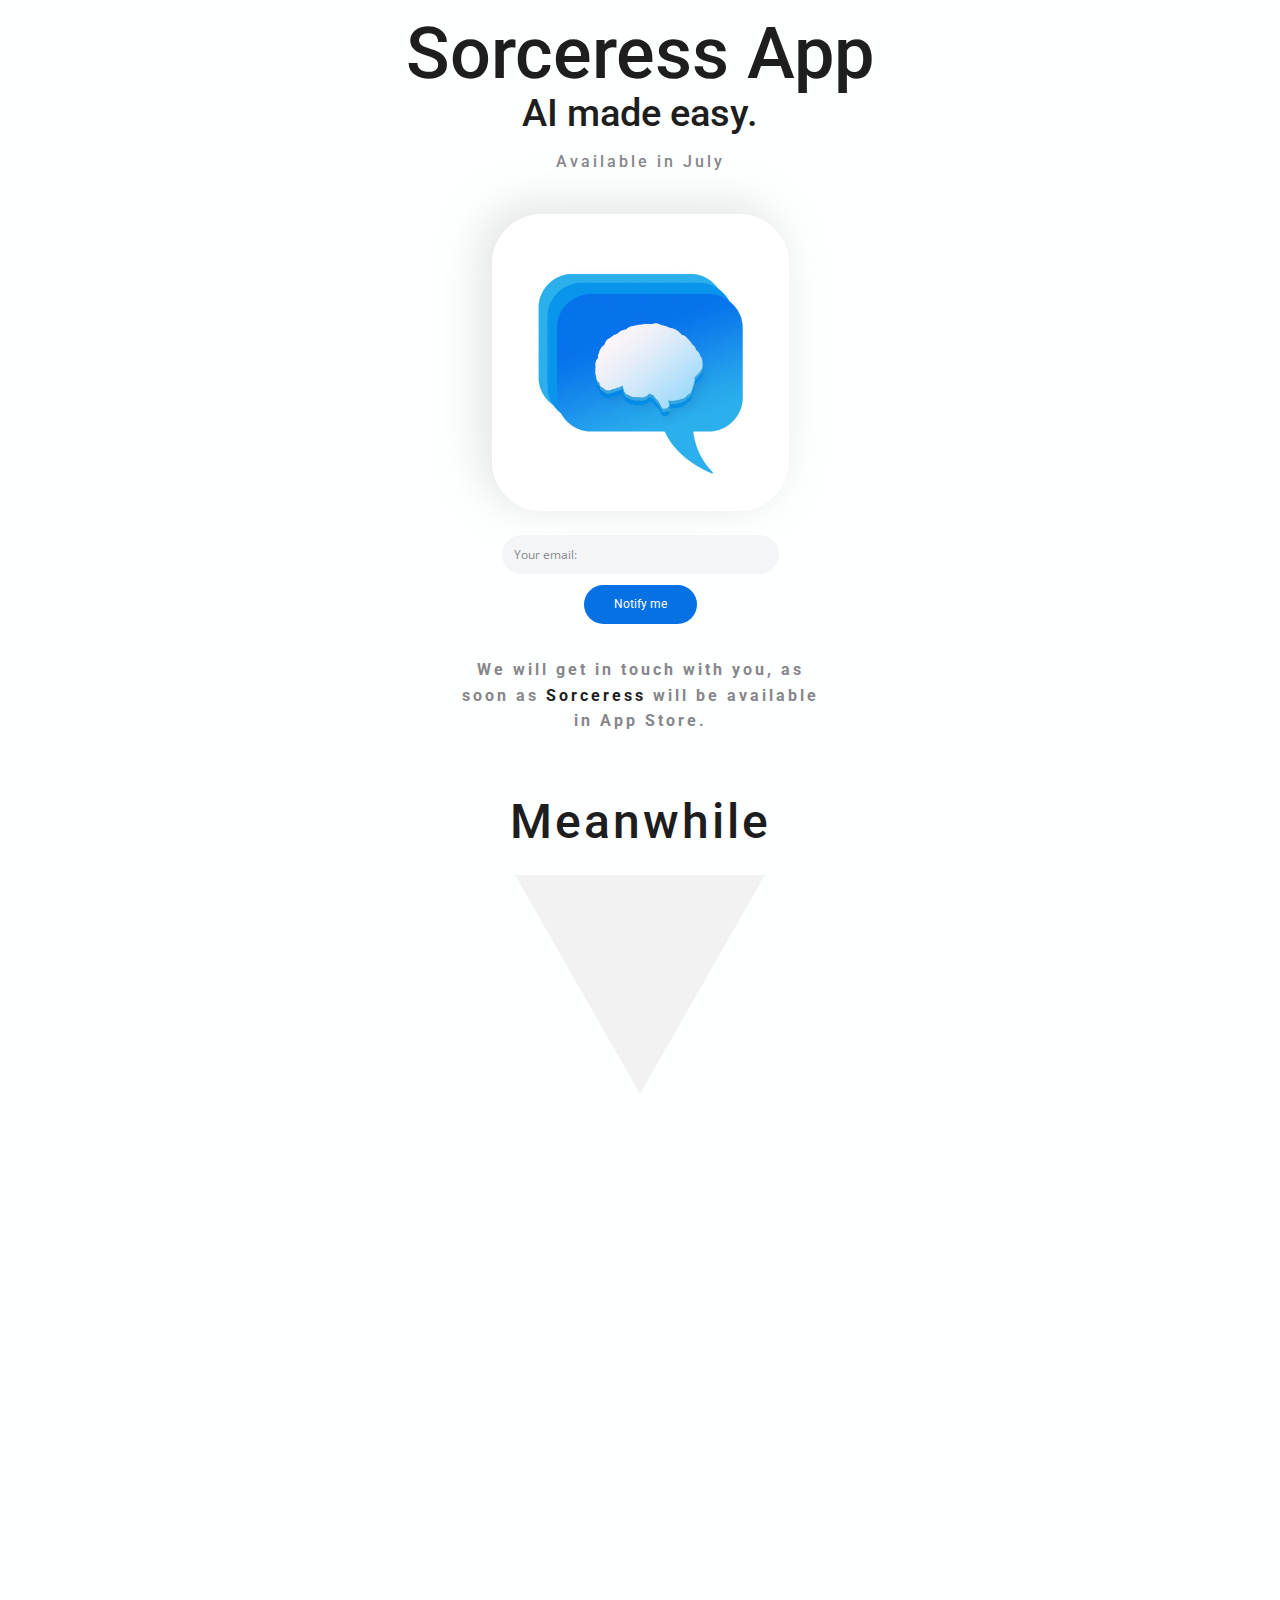
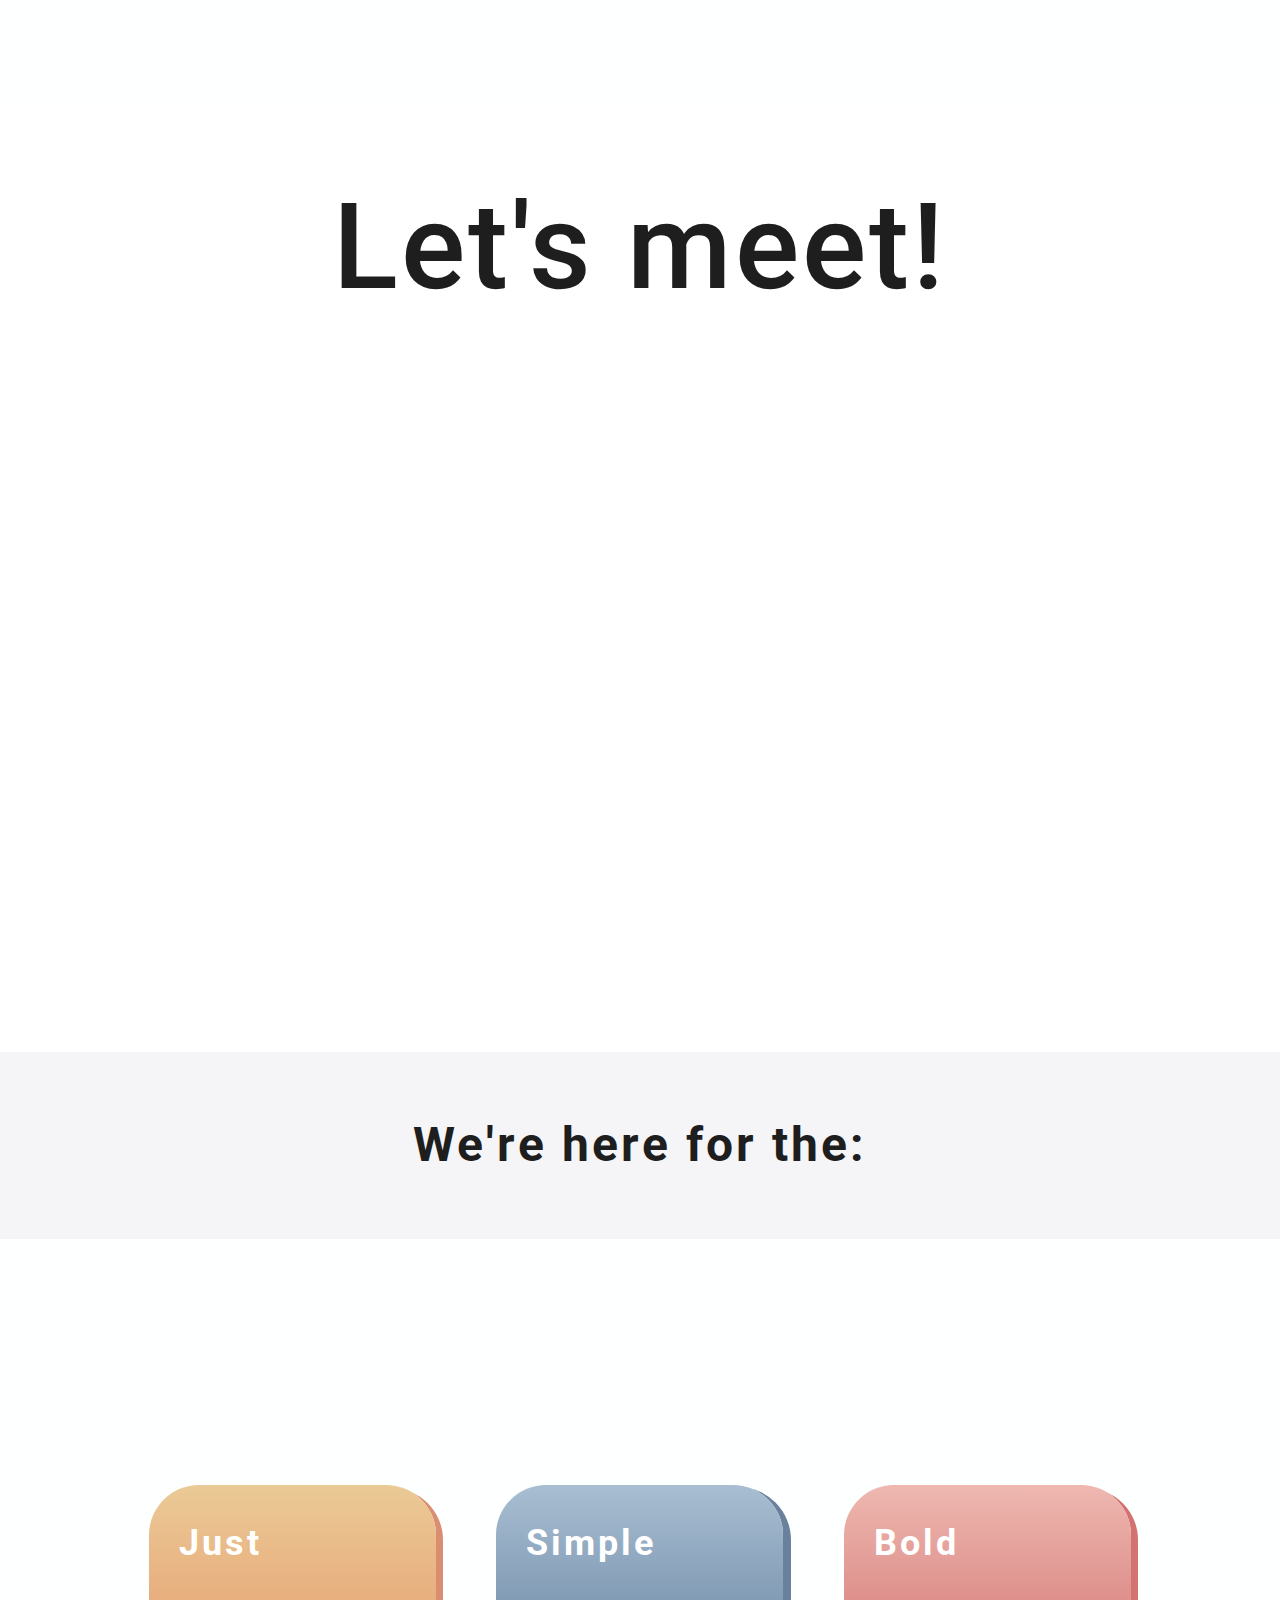
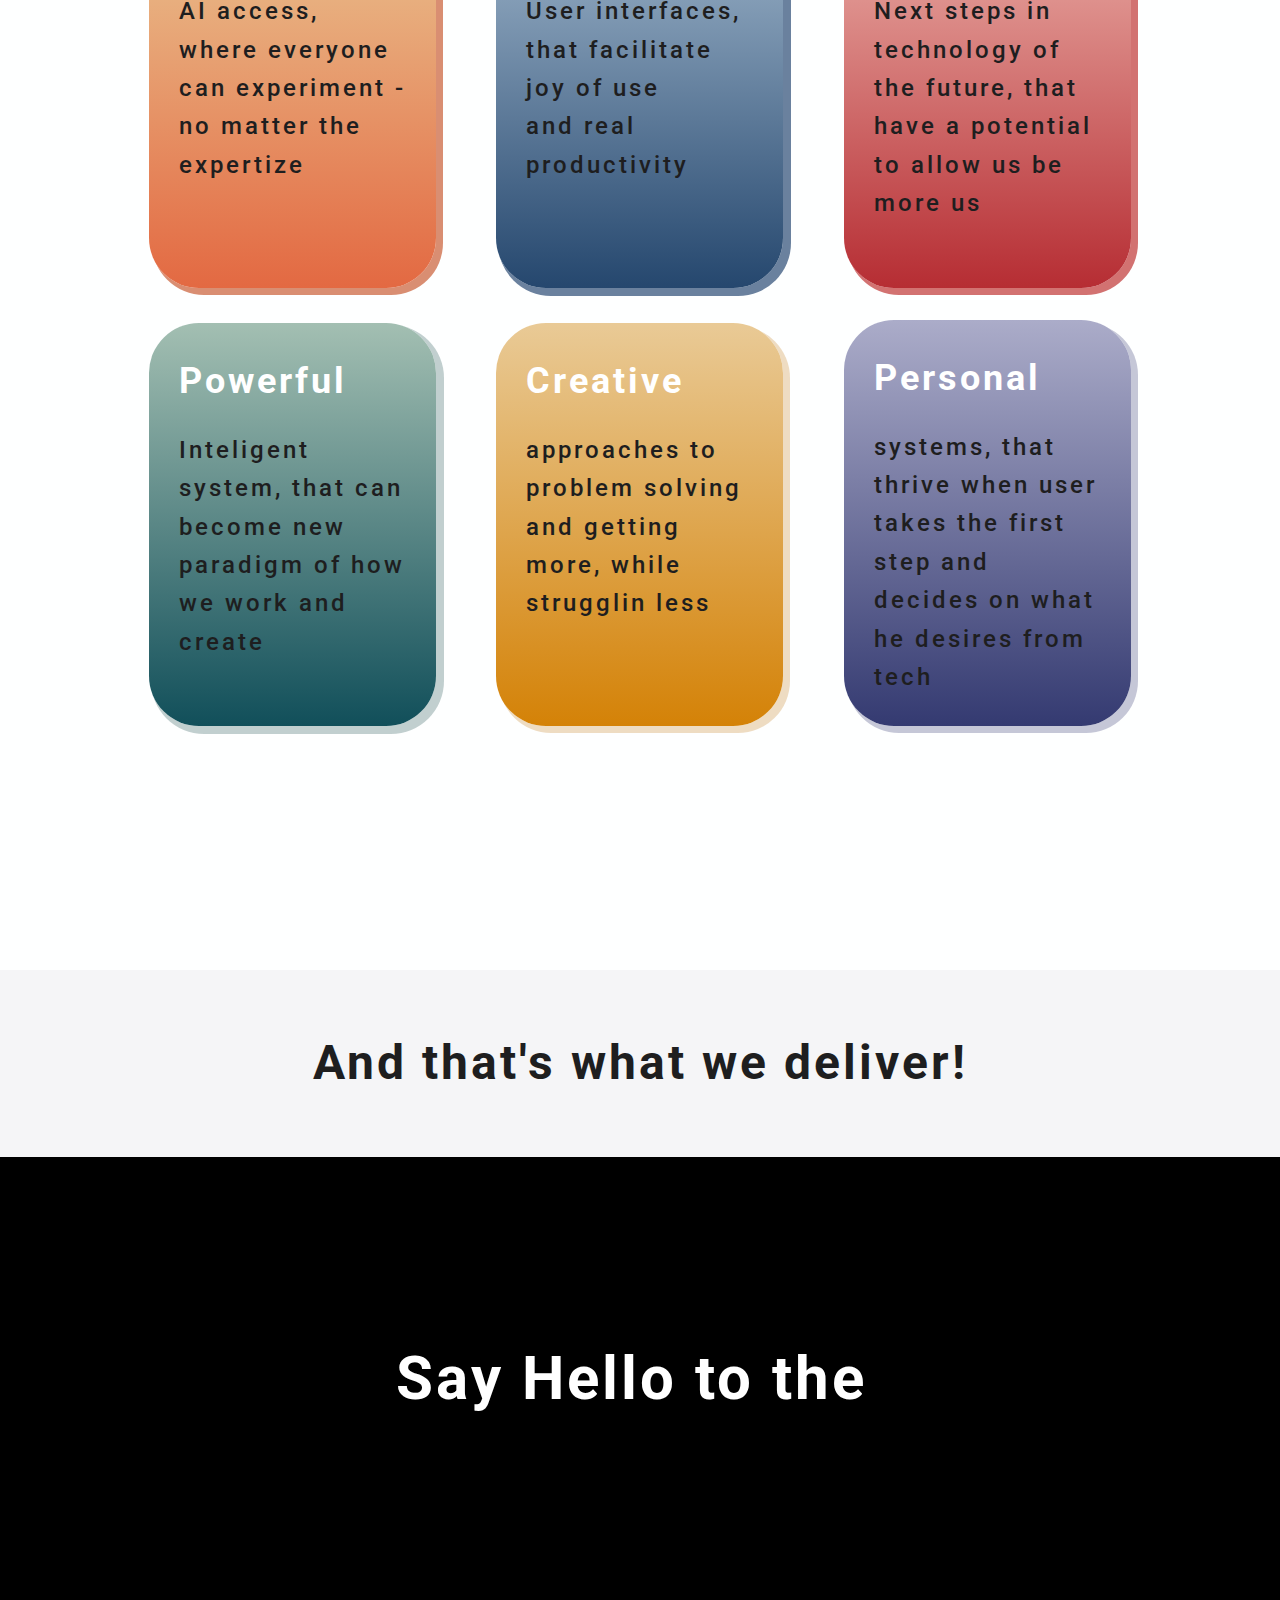
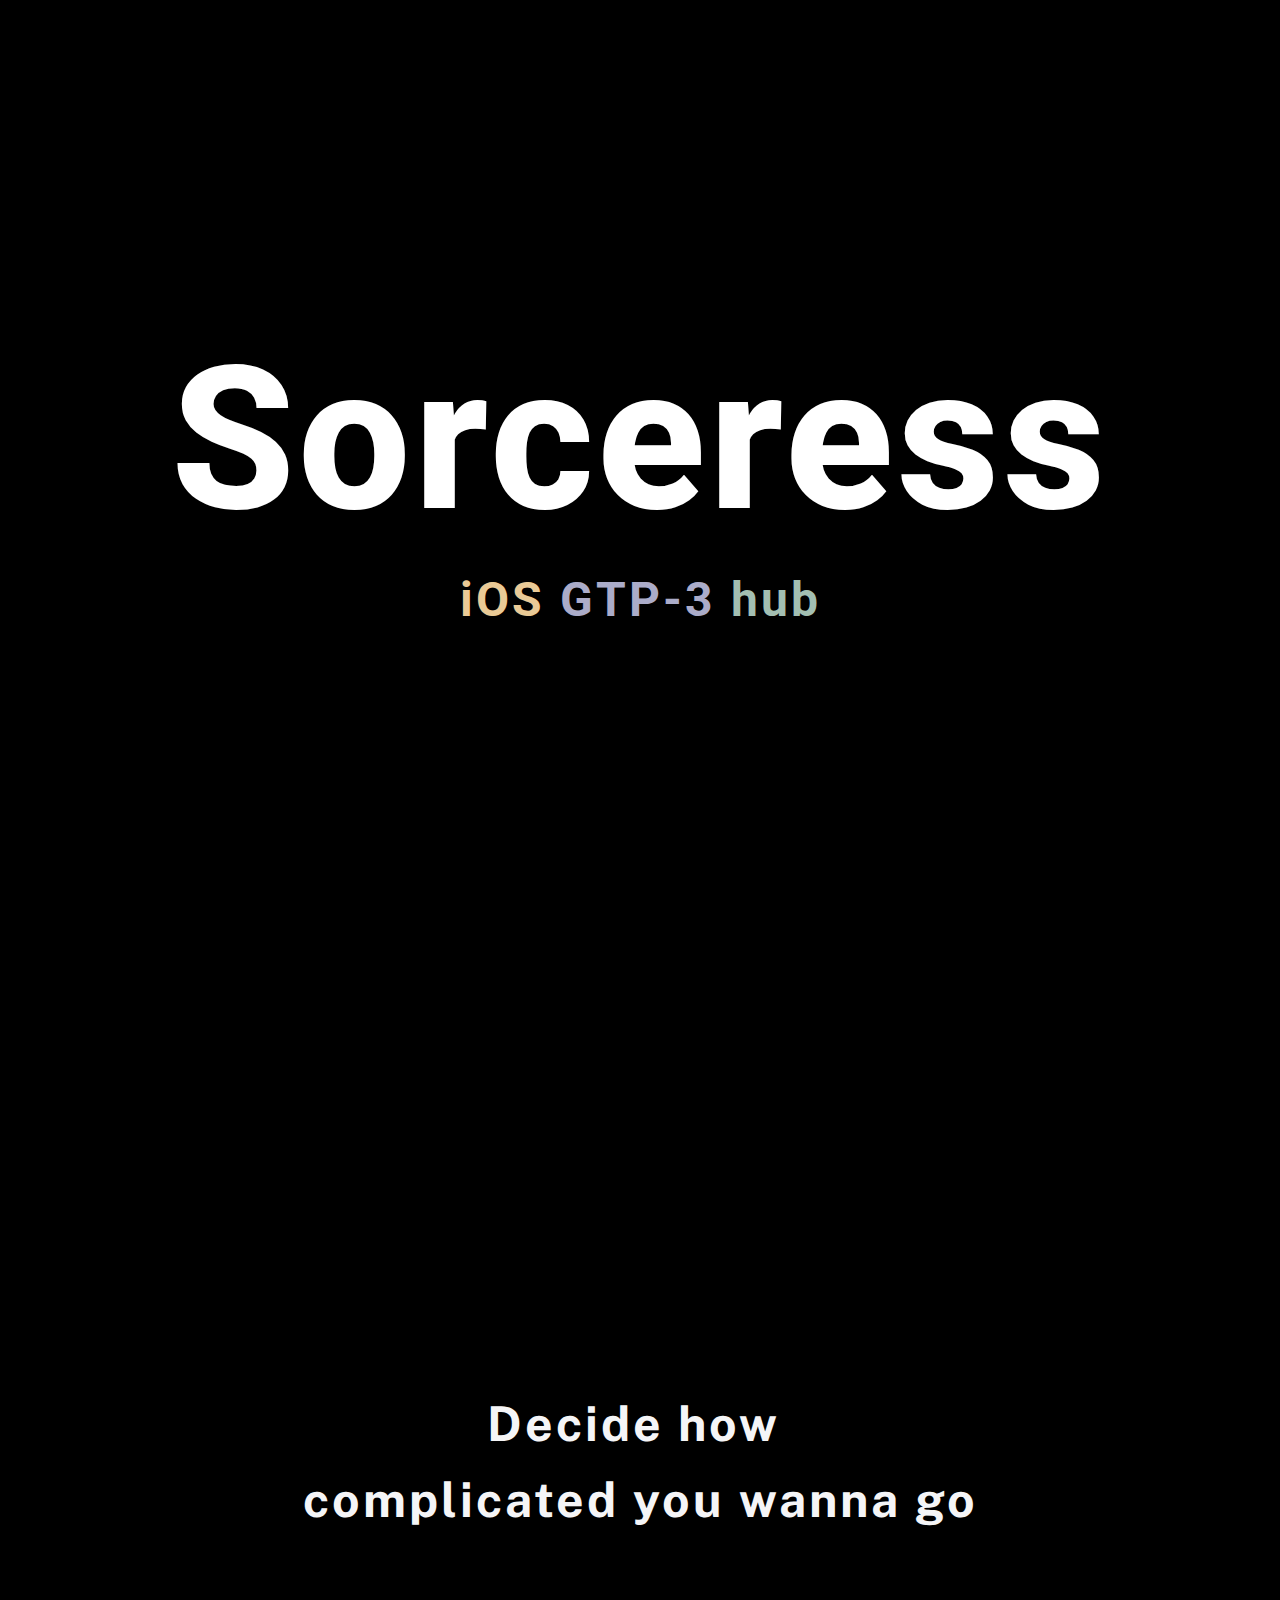
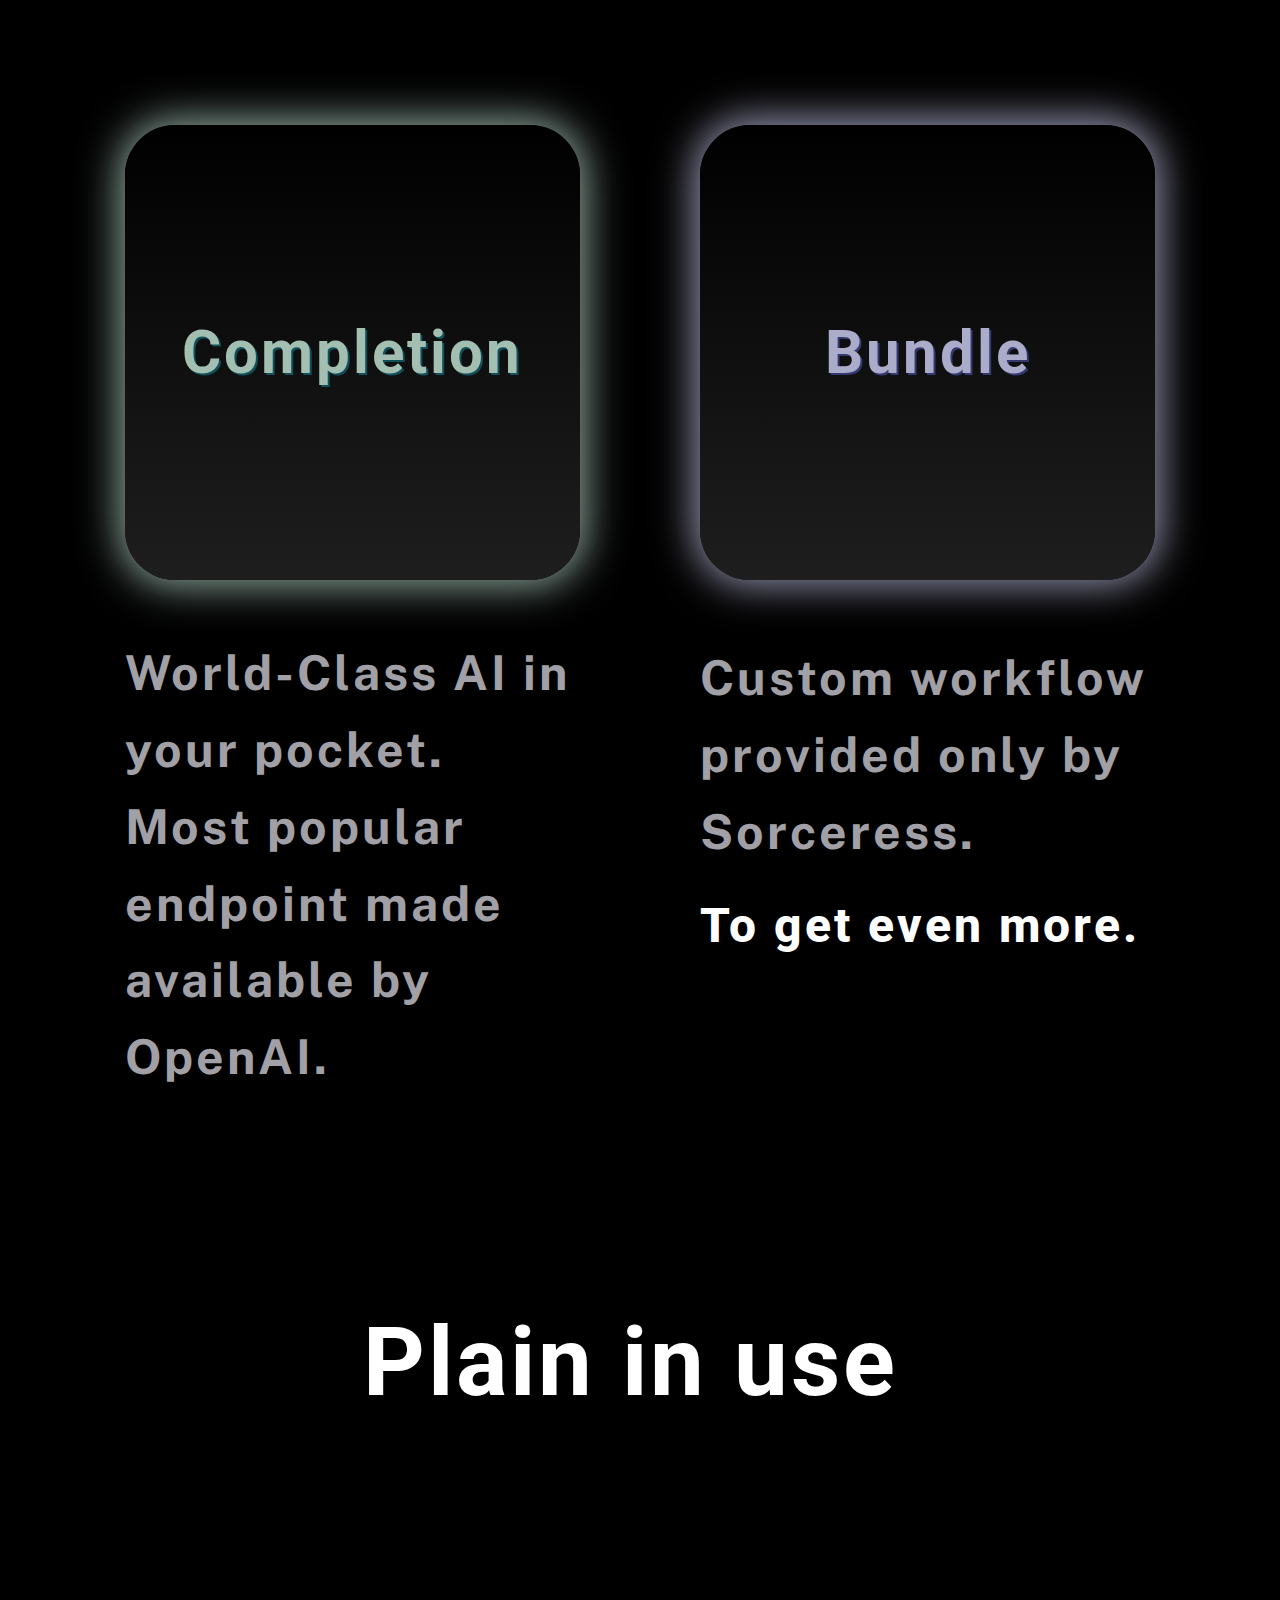
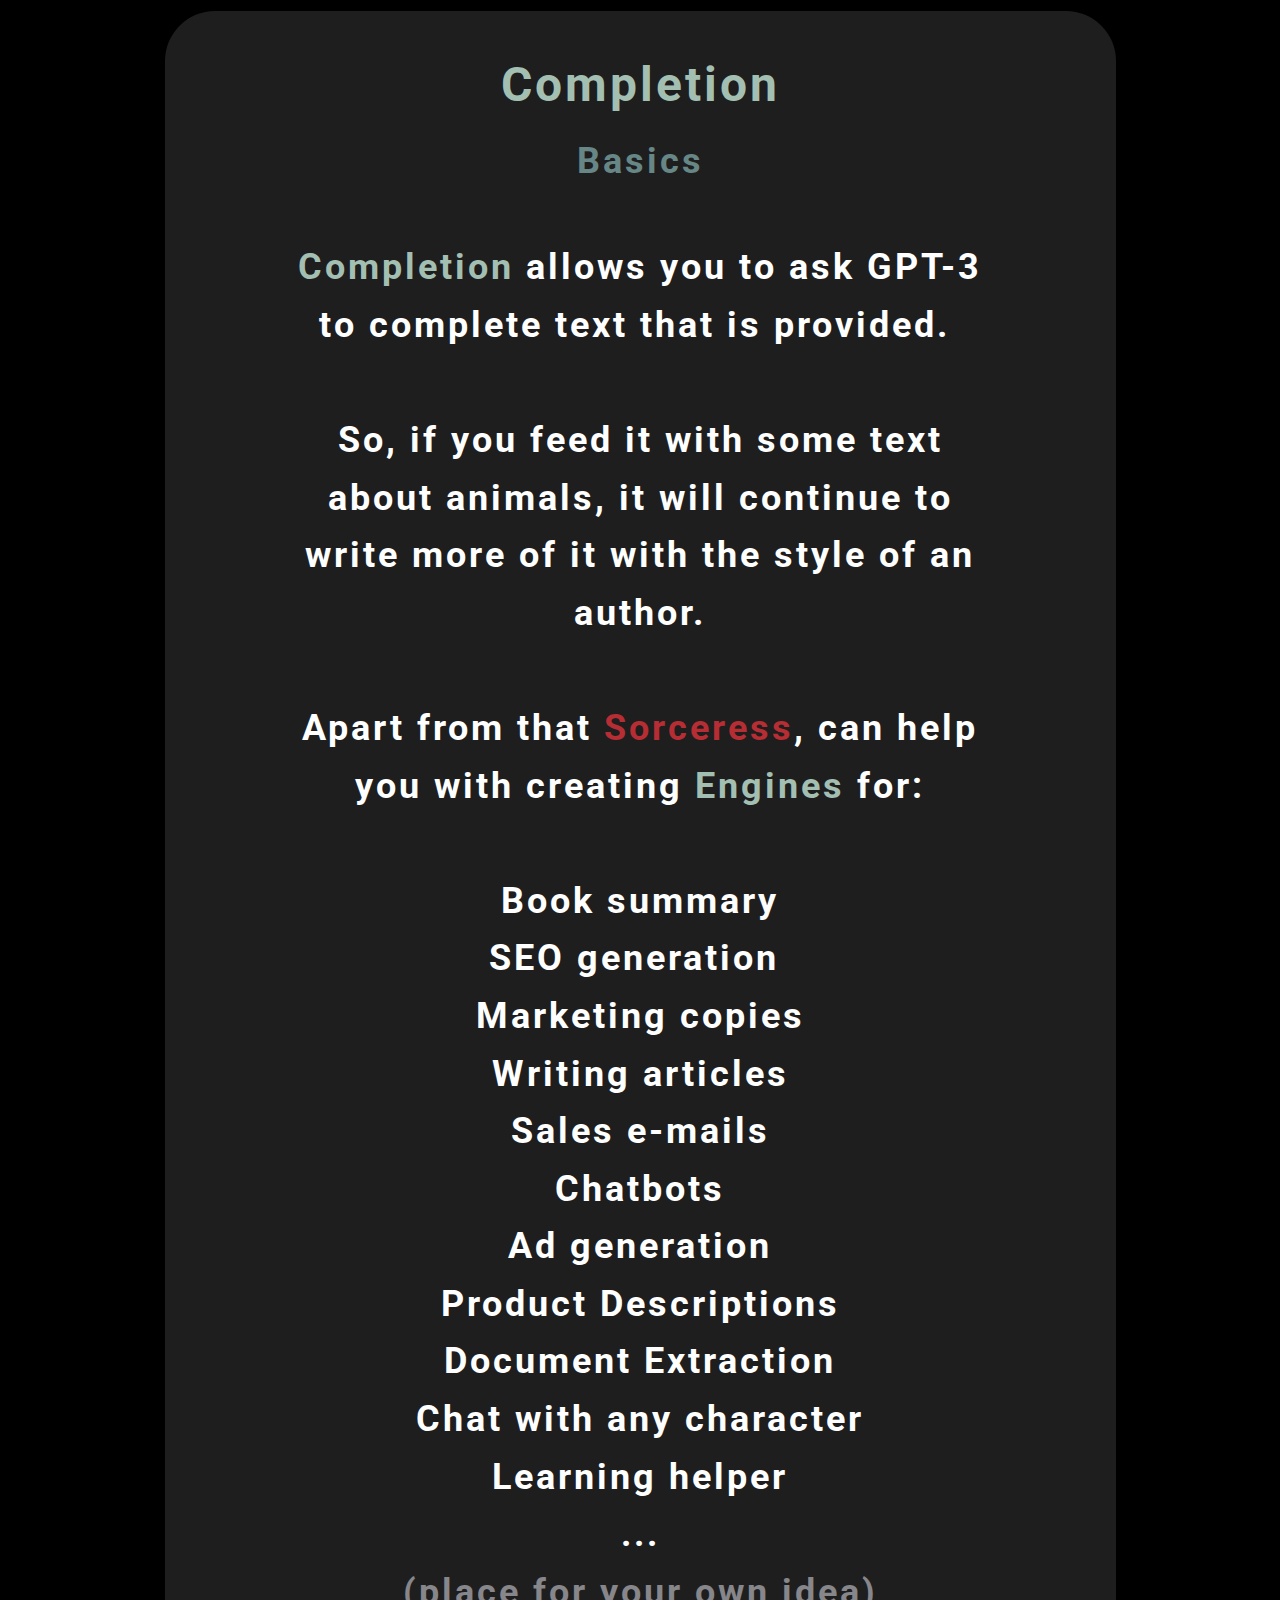
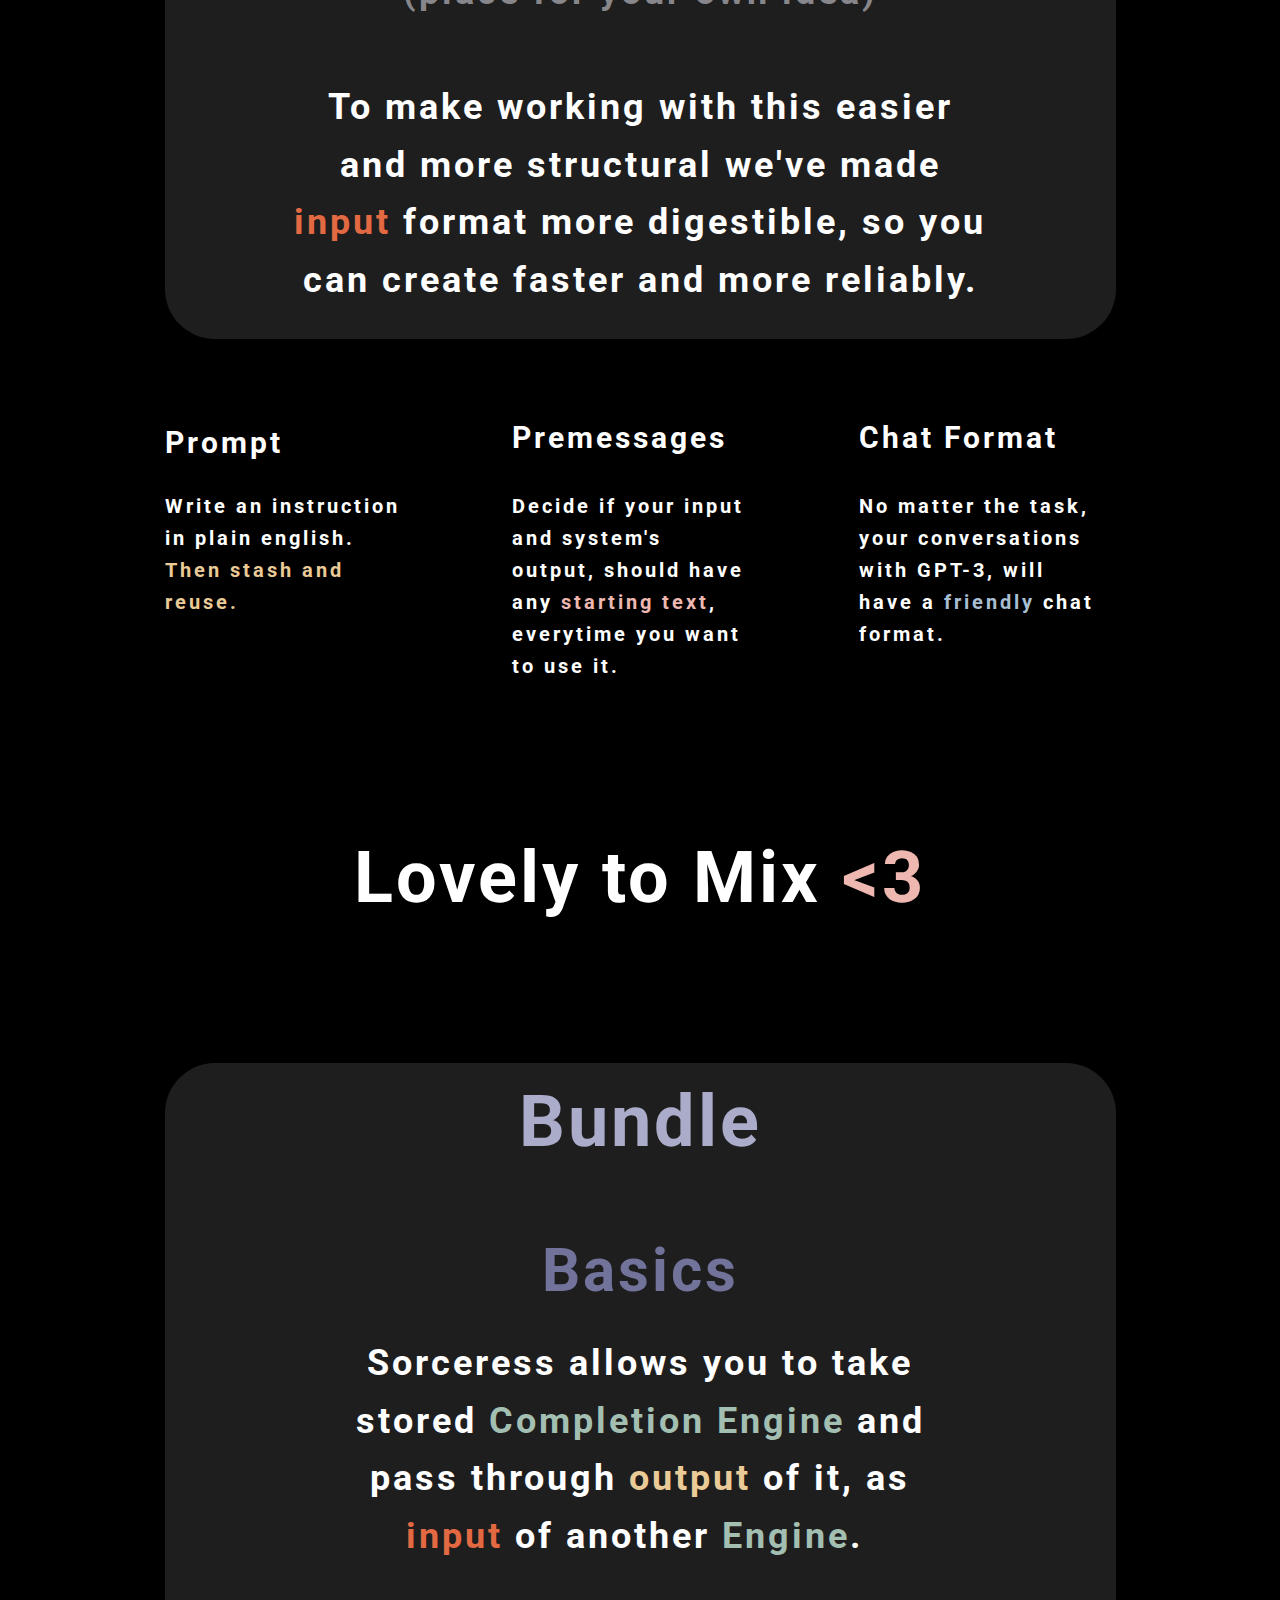
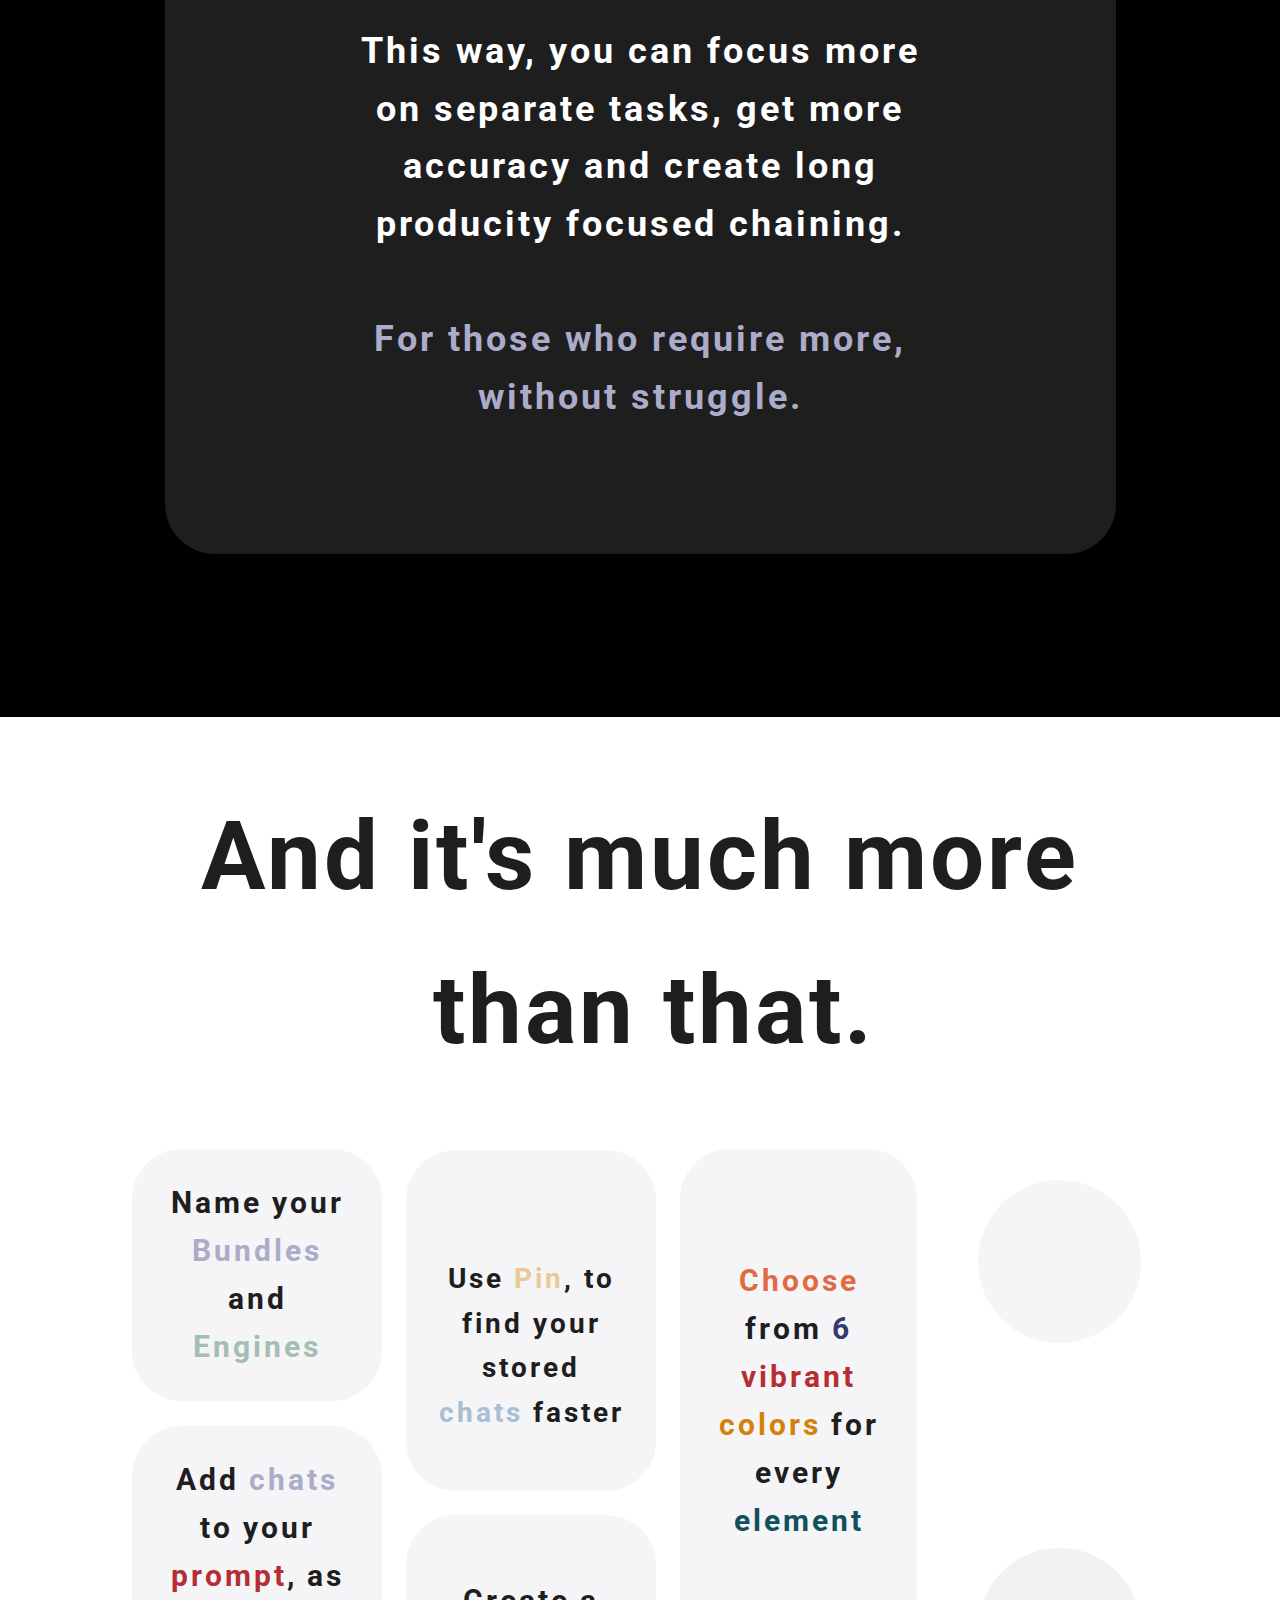
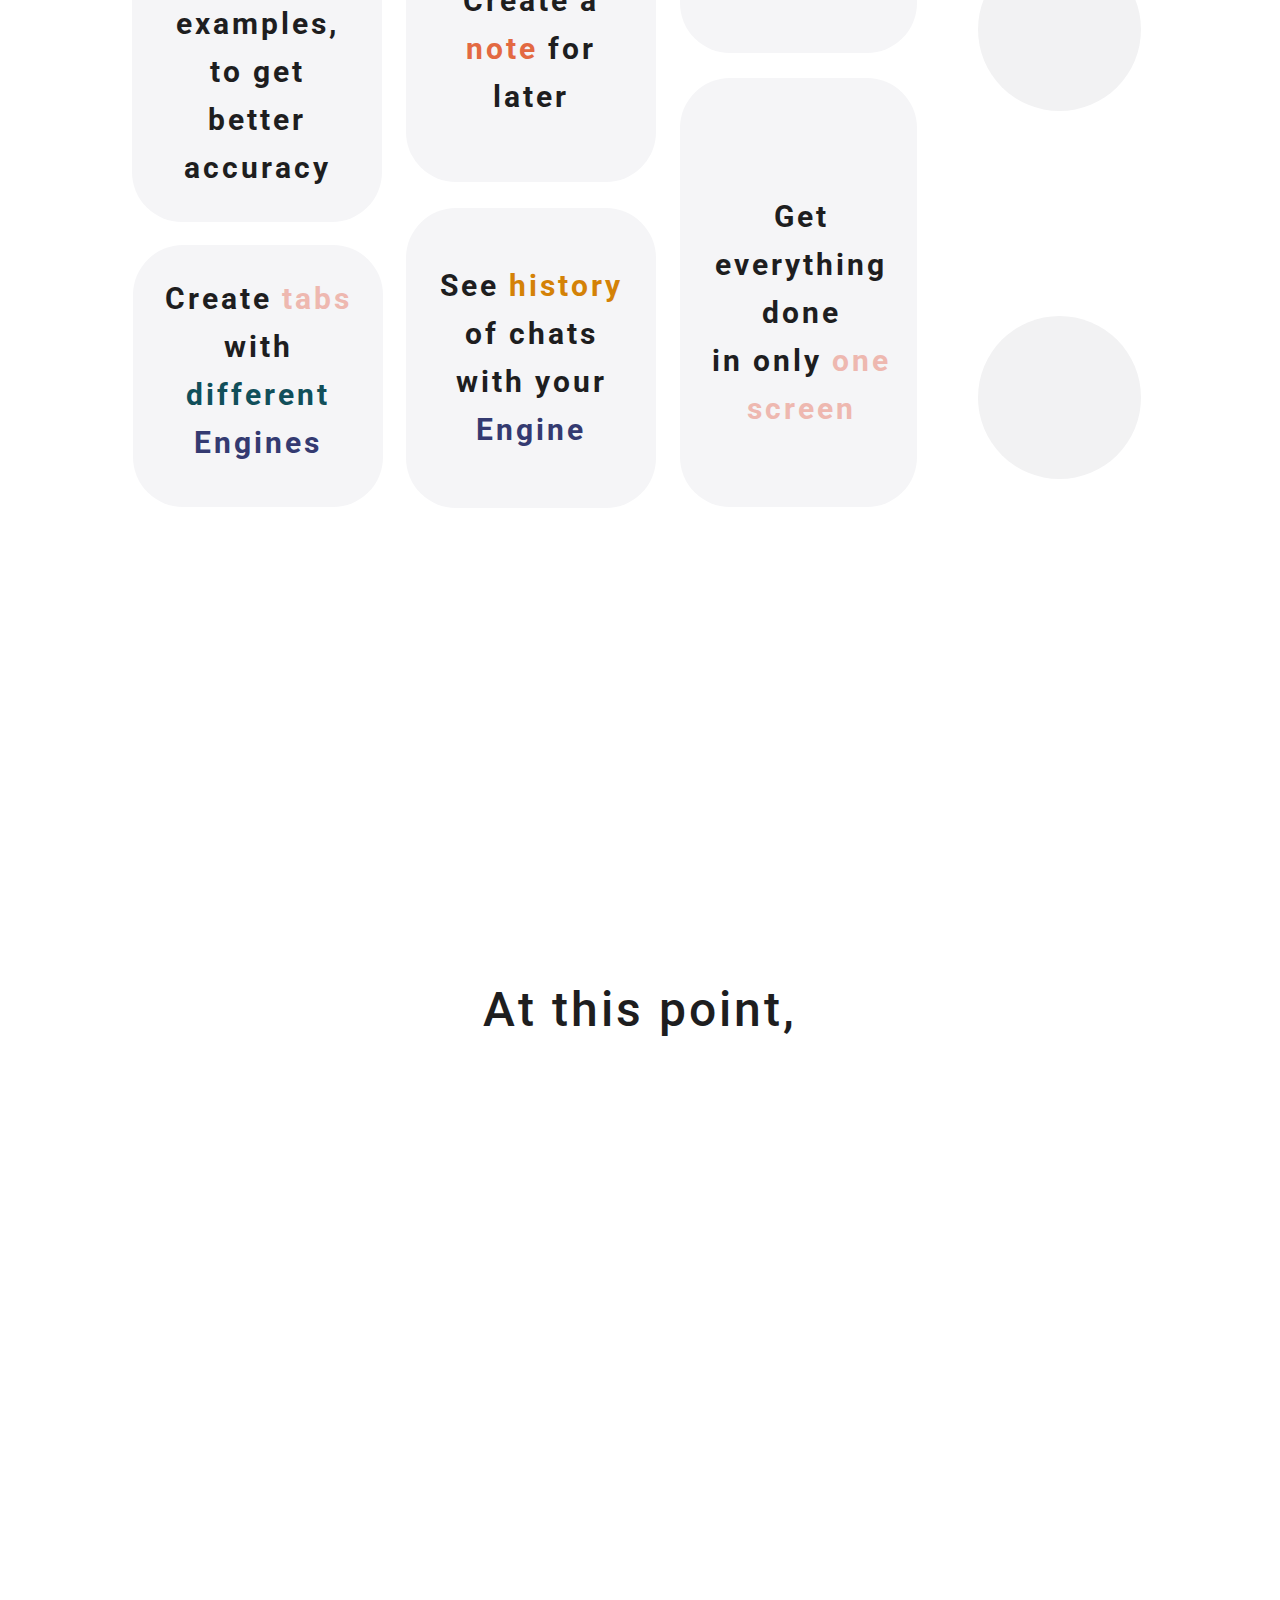
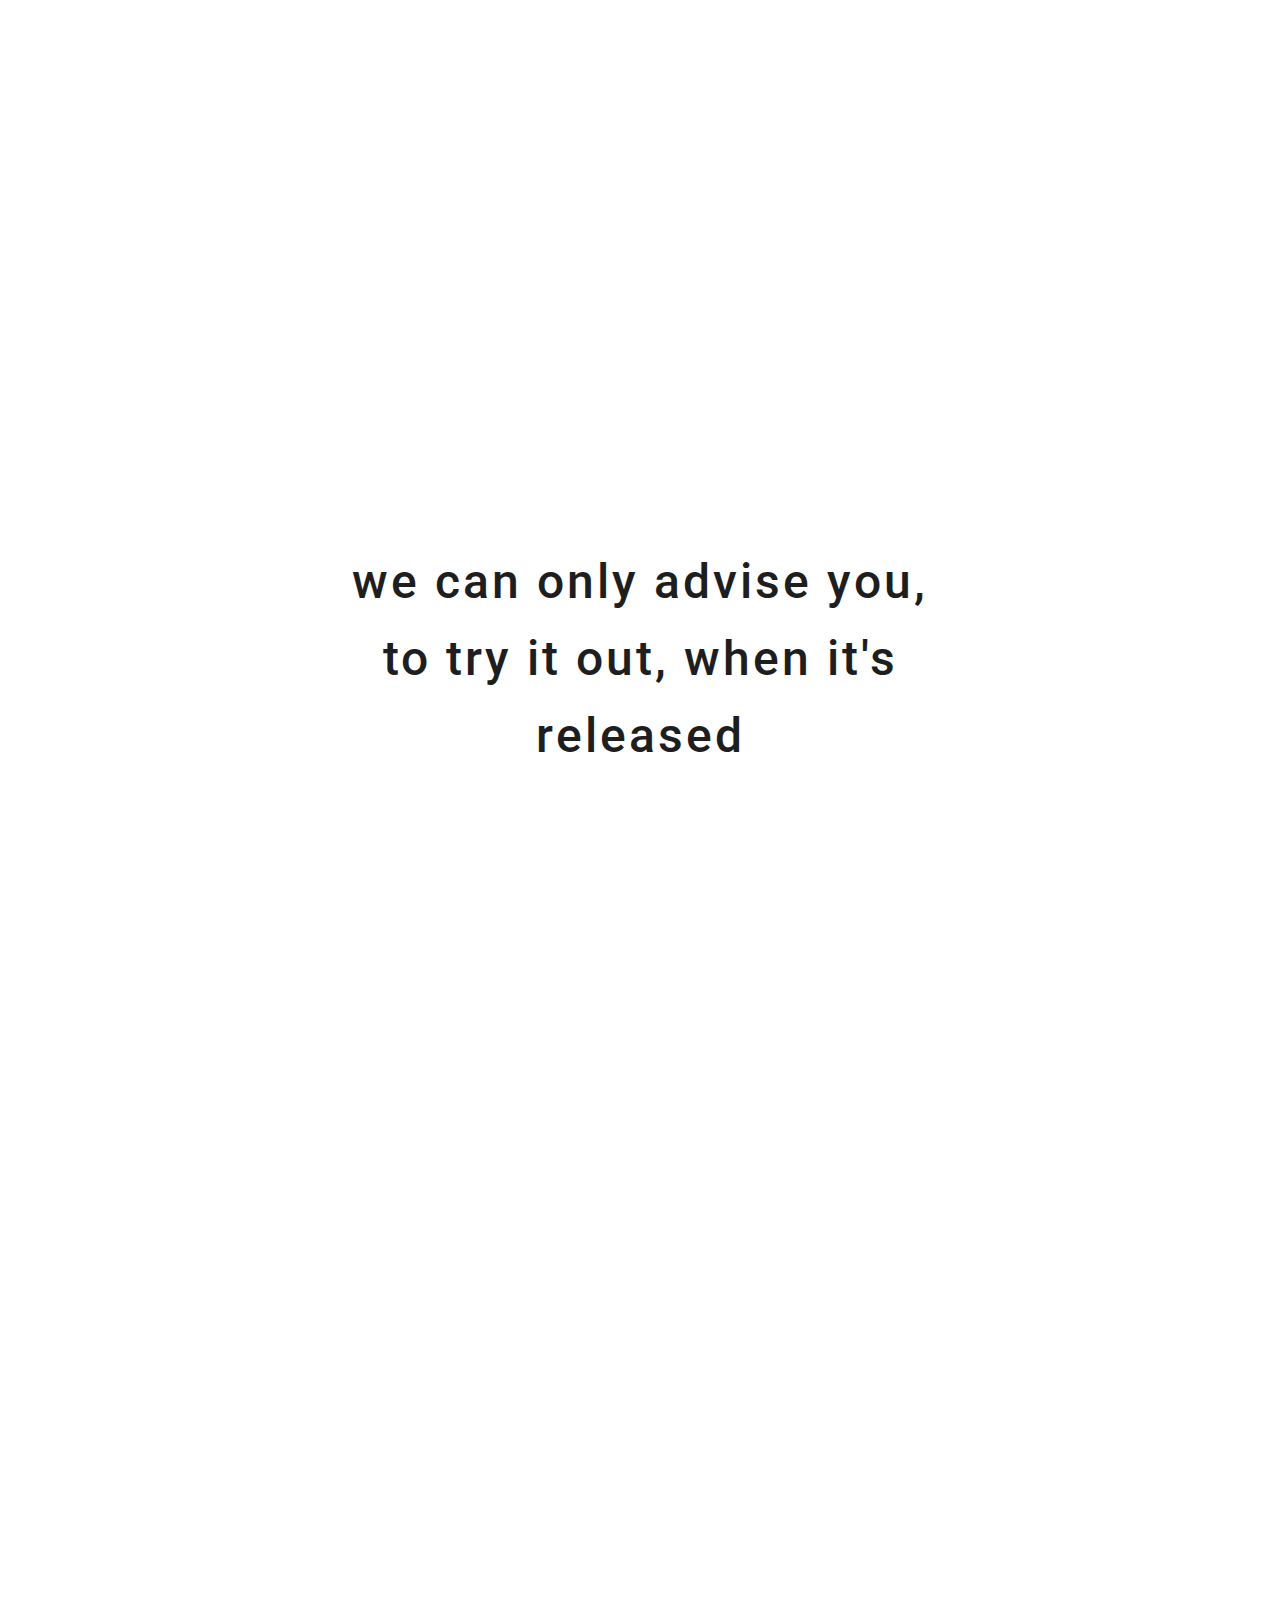
==== index.html @ 1e0bbe13 "Add files via upload" ====
<!DOCTYPE html>
<html style="font-size: 16px;" lang="en"><head>
    <meta name="viewport" content="width=device-width, initial-scale=1.0">
    <meta charset="utf-8">
    <meta name="keywords" content="INTUITIVE">
    <meta name="description" content="">
    <title>Page 1</title>
    <link rel="stylesheet" href="nicepage.css" media="screen">
<link rel="stylesheet" href="Page-1.css" media="screen">
    <script class="u-script" type="text/javascript" src="jquery.js" defer=""></script>
    <script class="u-script" type="text/javascript" src="nicepage.js" defer=""></script>
    <meta name="generator" content="Nicepage 4.13.4, nicepage.com">
    <link id="u-theme-google-font" rel="stylesheet" href="https://fonts.googleapis.com/css?family=Roboto:100,100i,300,300i,400,400i,500,500i,700,700i,900,900i|Open+Sans:300,300i,400,400i,500,500i,600,600i,700,700i,800,800i">
    <link id="u-page-google-font" rel="stylesheet" href="https://fonts.googleapis.com/css?family=Public+Sans:100,100i,200,200i,300,300i,400,400i,500,500i,600,600i,700,700i,800,800i,900,900i">
    
    
    
    
    
    
    
    
    
    
    
    
    
    <script type="application/ld+json">{
		"@context": "http://schema.org",
		"@type": "Organization",
		"name": ""
}</script>
    <meta name="theme-color" content="#478ac9">
    <meta property="og:title" content="Page 1">
    <meta property="og:type" content="website">
  </head>
  <body data-home-page="Page-1.html" data-home-page-title="Page 1" class="u-body u-xl-mode">
    <section class="u-clearfix u-custom-color-2 u-section-1" id="sec-f88a">
      <div class="u-align-left u-clearfix u-sheet u-sheet-1">
        <h1 class="u-custom-font u-heading-font u-text u-text-custom-color-3 u-text-default u-title u-text-1">Sorceress App</h1>
        <h1 class="u-text u-text-custom-color-3 u-text-default u-text-2">AI made easy.</h1>
        <p class="u-custom-font u-heading-font u-text u-text-custom-color-6 u-text-default u-text-3">Available in July</p>
        <img class="u-image u-image-round u-preserve-proportions u-radius-50 u-image-1" src="images/NewGroup.jpg" alt="" data-image-width="1024" data-image-height="1024">
        <div class="u-form u-form-1">
          <form action="https://gmail.us11.list-manage.com/subscribe/post?u=53c9db76535b487b1f59cd164&amp;amp;id=b4d7ce4371" method="POST" class="u-clearfix u-form-spacing-10 u-form-vertical u-inner-form" source="mailchimp" name="form-1" style="padding: 10px;">
            <div class="u-form-email u-form-group">
              <label for="email-2b4d" class="u-form-control-hidden u-label u-label-1"></label>
              <input type="email" placeholder="Your email:" id="email-2b4d" name="email" class="u-custom-color-4 u-input u-input-rectangle u-radius-30 u-input-1" required="">
            </div>
            <div class="u-align-center u-form-group u-form-submit">
              <a href="#" class="u-border-none u-btn u-btn-round u-btn-submit u-button-style u-custom-color-5 u-custom-font u-heading-font u-hover-palette-1-base u-radius-30 u-btn-1">Notify me</a>
              <input type="submit" value="submit" class="u-form-control-hidden">
            </div>
            <div class="u-form-send-message u-form-send-success">Thank you! Your message has been sent.</div>
            <div class="u-form-send-error u-form-send-message"> Unable to send your message. Please fix errors then try again. </div>
            <input type="hidden" value="" name="recaptchaResponse">
          </form>
        </div>
        <p class="u-align-center u-custom-font u-heading-font u-text u-text-custom-color-6 u-text-4">We will get in touch with you, as soon as <span class="u-text-custom-color-3">Sorceress</span> will be available in App Store.
        </p>
        <p class="u-align-center u-custom-font u-heading-font u-text u-text-5">Meanwhile</p>
        <div class="u-rotation-parent u-rotation-parent-1">
          <div class="u-rotate-180 u-shape u-shape-svg u-text-custom-color-7 u-shape-1">
            <svg class="u-svg-link" preserveAspectRatio="none" viewBox="0 0 160 140" style=""><use xmlns:xlink="http://www.w3.org/1999/xlink" xlink:href="#svg-c7b9"></use></svg>
            <svg class="u-svg-content" viewBox="0 0 160 140" x="0px" y="0px" id="svg-c7b9"><path d="M80,0l80,140H0L80,0z"></path></svg>
          </div>
        </div>
      </div>
    </section>
    <section class="u-align-center u-clearfix u-white u-section-2" id="sec-2c86">
      <div class="u-clearfix u-sheet u-sheet-1">
        <p class="u-custom-font u-heading-font u-text u-text-custom-color-3 u-text-default u-text-1">Let's meet!</p>
      </div>
      <style data-mode="XXL">@media (max-width: 0px) {
   .u-section-2 {
    background-image: none;
  }
  .u-section-2 .u-sheet-1 {
    min-height: 579px;
  }
  .u-block-24a6-8 {
    min-height: 480px;
    width: 763px;
    margin-top: 50px;
    margin-bottom: 50px;
    margin-left: auto;
    margin-right: auto;
  }
  .u-block-24a6-9 {
    position: absolute;
    bottom: 10px;
    width: auto;
    height: auto;
  }
  .u-block-24a6-11 {
    padding-top: 30px;
    padding-bottom: 30px;
    padding-left: 80px;
    padding-right: 80px;
  }
  .u-block-24a6-18 {
    width: 83px;
    height: 83px;
    background-image: url("[data-uri]");
    background-position: 50% 50%;
    margin-top: 0;
    margin-bottom: 0;
    margin-left: auto;
    margin-right: auto;
  }
  .u-block-24a6-15 {
    margin-top: 20px;
    margin-left: 0;
    margin-right: 0;
    margin-bottom: 0;
    font-size: 1.25rem;
  }
  .u-block-24a6-16 {
    font-weight: 700;
    margin-top: 35px;
    margin-left: auto;
    margin-right: auto;
    margin-bottom: 0;
  }
  .u-block-24a6-17 {
    font-size: 1rem;
    font-weight: 400;
    margin-top: 15px;
    margin-left: auto;
    margin-right: auto;
    margin-bottom: 0;
  }
  .u-block-24a6-20 {
    padding-top: 30px;
    padding-bottom: 30px;
    padding-left: 80px;
    padding-right: 80px;
  }
  .u-block-24a6-21 {
    width: 83px;
    height: 83px;
    background-image: url("[data-uri]");
    background-position: 50% 50%;
    margin-top: 0;
    margin-bottom: 0;
    margin-left: auto;
    margin-right: auto;
  }
  .u-block-24a6-22 {
    margin-top: 20px;
    margin-left: 0;
    margin-right: 0;
    margin-bottom: 0;
    font-size: 1.25rem;
  }
  .u-block-24a6-23 {
    font-weight: 700;
    margin-top: 35px;
    margin-left: auto;
    margin-right: auto;
    margin-bottom: 0;
  }
  .u-block-24a6-24 {
    font-size: 1rem;
    font-weight: 400;
    margin-top: 15px;
    margin-left: auto;
    margin-right: auto;
    margin-bottom: 0;
  }
  .u-block-24a6-14 {
    width: 43px;
    height: 43px;
    background-image: none;
  }
  .u-block-24a6-7 {
    width: 43px;
    height: 43px;
    background-image: none;
    left: auto;
    position: absolute;
    right: 0;
  }
}</style>
    </section>
    <section class="u-clearfix u-custom-color-1 u-section-3" id="sec-c90d">
      <div class="u-clearfix u-sheet u-valign-middle u-sheet-1">
        <p class="u-align-center-xs u-custom-font u-heading-font u-text u-text-default u-text-1">We're here for the:</p>
      </div>
    </section>
    <section class="u-clearfix u-custom-color-2 u-section-4" id="sec-b7ae">
      <div class="u-clearfix u-sheet u-valign-middle u-sheet-1">
        <div class="u-list u-list-1">
          <div class="u-repeater u-repeater-1">
            <div class="u-container-style u-list-item u-repeater-item">
              <div class="u-container-layout u-similar-container u-valign-bottom u-container-layout-1">
                <div class="u-container-style u-custom-item u-gradient u-group u-radius-50 u-shape-round u-group-1">
                  <div class="u-container-layout u-valign-top u-container-layout-2">
                    <p class="u-custom-font u-heading-font u-text u-text-white u-text-1">Ju​st</p>
                    <p class="u-align-left u-custom-font u-heading-font u-text u-text-2">AI access, where everyone can experiment - no matter the expertize</p>
                  </div>
                </div>
              </div>
            </div>
            <div class="u-container-style u-list-item u-repeater-item">
              <div class="u-container-layout u-similar-container u-valign-bottom u-container-layout-3">
                <div class="u-container-style u-custom-item u-gradient u-group u-radius-50 u-shape-round u-group-2">
                  <div class="u-container-layout u-valign-top u-container-layout-4">
                    <p class="u-custom-font u-heading-font u-text u-text-default u-text-white u-text-3">Simple</p>
                    <p class="u-align-left u-custom-font u-heading-font u-text u-text-4">User interfaces, that facilitate joy of use&nbsp;<br>and real productivity
                    </p>
                  </div>
                </div>
              </div>
            </div>
            <div class="u-container-style u-list-item u-repeater-item">
              <div class="u-container-layout u-similar-container u-valign-bottom u-container-layout-5">
                <div class="u-container-style u-custom-item u-gradient u-group u-radius-50 u-shape-round u-group-3">
                  <div class="u-container-layout u-valign-top u-container-layout-6">
                    <p class="u-custom-font u-heading-font u-text u-text-default u-text-white u-text-5">Bold</p>
                    <p class="u-align-left u-custom-font u-heading-font u-text u-text-6">Next steps in technology of the future, that have a potential to allow us be more us</p>
                  </div>
                </div>
              </div>
            </div>
            <div class="u-container-style u-list-item u-repeater-item">
              <div class="u-container-layout u-similar-container u-valign-bottom u-container-layout-7">
                <div class="u-container-style u-custom-item u-gradient u-group u-radius-50 u-shape-round u-group-4">
                  <div class="u-container-layout u-valign-top u-container-layout-8">
                    <p class="u-custom-font u-heading-font u-text u-text-default u-text-white u-text-7">Powerful</p>
                    <p class="u-align-left u-custom-font u-heading-font u-text u-text-8">Inteligent system, that can become new paradigm of how we work and create</p>
                  </div>
                </div>
              </div>
            </div>
            <div class="u-container-style u-list-item u-repeater-item">
              <div class="u-container-layout u-similar-container u-valign-bottom u-container-layout-9">
                <div class="u-container-style u-custom-item u-gradient u-group u-radius-50 u-shape-round u-group-5">
                  <div class="u-container-layout u-valign-top u-container-layout-10">
                    <p class="u-custom-font u-heading-font u-text u-text-default u-text-white u-text-9">Creative</p>
                    <p class="u-align-left u-custom-font u-heading-font u-text u-text-10">approaches to problem solving and getting more, while strugglin less</p>
                  </div>
                </div>
              </div>
            </div>
            <div class="u-container-style u-list-item u-repeater-item">
              <div class="u-container-layout u-similar-container u-valign-bottom u-container-layout-11">
                <div class="u-container-style u-custom-item u-gradient u-group u-radius-50 u-shape-round u-group-6">
                  <div class="u-container-layout u-valign-top u-container-layout-12">
                    <p class="u-custom-font u-heading-font u-text u-text-default u-text-white u-text-11">Personal</p>
                    <p class="u-align-left u-custom-font u-heading-font u-text u-text-12">systems, that thrive when user takes the first step and decides on what he desires from tech</p>
                  </div>
                </div>
              </div>
            </div>
          </div>
        </div>
      </div>
    </section>
    <section class="u-clearfix u-custom-color-1 u-section-5" id="sec-2a8b">
      <div class="u-clearfix u-sheet u-valign-middle u-sheet-1">
        <p class="u-align-center-xs u-custom-font u-heading-font u-text u-text-default u-text-1">And that's what we deliver!</p>
      </div>
    </section>
    <section class="u-clearfix u-custom-color-26 u-section-6" id="sec-4c79">
      <div class="u-clearfix u-sheet u-sheet-1">
        <p class="u-align-center-xs u-custom-font u-heading-font u-text u-text-default u-text-1">
          <span class="u-text-custom-color-20">
            <span class="u-text-white">Say Hello to the</span>&nbsp;
          </span>
          <span class="u-text-white" style="">
            <br>
          </span>
        </p>
        <p class="u-align-center u-custom-font u-heading-font u-text u-text-2">
          <span class="u-text-white">Sorceress</span>
        </p>
        <p class="u-align-center u-custom-font u-heading-font u-text u-text-custom-color-27 u-text-3">
          <span class="u-text-custom-color-11">
            <span class="u-text-custom-color-10">iOS</span>
          </span>
          <span class="u-text-custom-color-18">GTP-3</span>
          <span class="u-text-custom-color-8">hub</span>
        </p>
      </div>
    </section>
    <section class="u-black u-clearfix u-section-7" id="sec-f279">
      <div class="u-clearfix u-sheet u-sheet-1">
        <p class="u-align-center u-heading-font u-text u-text-custom-color-1 u-text-default u-text-1">Decide how&nbsp;<br>complicated you wanna go
        </p>
        <div class="u-container-style u-gradient u-group u-preserve-proportions u-radius-50 u-shape-round u-group-1">
          <div class="u-container-layout u-valign-middle u-container-layout-1">
            <p class="u-align-center u-custom-font u-heading-font u-text u-text-custom-color-18 u-text-default u-text-2">Bundle</p>
          </div>
        </div>
        <div class="u-container-style u-gradient u-group u-preserve-proportions u-radius-50 u-shape-round u-group-2">
          <div class="u-container-layout u-valign-middle u-container-layout-2">
            <p class="u-align-center u-custom-font u-heading-font u-text u-text-custom-color-8 u-text-3">Completion</p>
          </div>
        </div>
        <p class="u-align-center-sm u-align-center-xs u-heading-font u-text u-text-4">
          <span class="u-text-custom-color-27">World-Class AI in your pocket.<br>Most popular endpoint made available by OpenAI.&nbsp;
          </span>
          <br>
        </p>
        <p class="u-align-center-sm u-align-center-xs u-heading-font u-text u-text-5">
          <span style="font-size: 3rem;" class="u-text-custom-color-27">Custom workflow provided only by Sorceress.&nbsp;</span>
          <br>
        </p>
        <p class="u-align-center-sm u-align-center-xs u-custom-font u-heading-font u-text u-text-body-alt-color u-text-6">
          <span style="font-size: 3rem;">To get even more.</span>
          <br>
        </p>
      </div>
    </section>
    <section class="u-black u-clearfix u-section-8" id="sec-1d2d">
      <div class="u-clearfix u-sheet u-sheet-1">
        <p class="u-align-center-xs u-custom-font u-heading-font u-text u-text-1">
          <span style="font-size: 6rem;">Plain in use</span>
          <br>
        </p>
        <div class="u-container-style u-custom-color-3 u-expanded-width-lg u-expanded-width-md u-expanded-width-sm u-expanded-width-xs u-group u-radius-50 u-shape-round u-group-1">
          <div class="u-container-layout u-valign-bottom u-container-layout-1">
            <p class="u-align-center u-custom-font u-heading-font u-text u-text-custom-color-8 u-text-2">
              <span style="font-size: 3rem;">Completion</span>
              <br>
              <span class="u-text-custom-color-23" style="font-size: 2.25rem;">Basics</span>
            </p>
            <p class="u-align-center u-custom-font u-heading-font u-text u-text-3">
              <span class="u-text-custom-color-8">Completion </span>allows you to ask GPT-3 to complete text that is provided.&nbsp;<br>
              <br>So, if you feed it with some text about animals, it will continue to write more of it with the style of an author.<br>
              <br>Apart from that <span class="u-text-custom-color-15">Sorceress</span>, can help you with creating <span class="u-text-custom-color-8">Engines</span> for:<br>
              <br>Book summary<br>SEO generation&nbsp;<br>Marketing copies<br>Writing articles<br>Sales e-mails<br>Chatbots<br>Ad generation<br>Product Descriptions<br>Document Extraction<br>Chat with any character<br>Learning helper<br>...<br>
              <span class="u-text-custom-color-6">(place for your own idea)</span>
              <br>
              <br>To make working with this easier and more structural we've made <span class="u-text-custom-color-11">input</span> format more digestible, so you can create faster and more reliably.
            </p>
          </div>
        </div>
        <p class="u-custom-font u-heading-font u-text u-text-4">
          <span style="font-size: 1.875rem;">Prompt</span>
          <br>
        </p>
        <p class="u-align-center-sm u-align-center-xs u-custom-font u-heading-font u-text u-text-5">Premessages<br>
        </p>
        <p class="u-align-center-sm u-align-center-xs u-custom-font u-heading-font u-text u-text-6">Chat Format<br>
        </p>
        <p class="u-align-center-sm u-align-center-xs u-custom-font u-heading-font u-text u-text-7">No matter the task, your conversations with GPT-3, will have a <span class="u-text-custom-color-12">friendly</span> chat format.
        </p>
        <p class="u-align-center-sm u-align-center-xs u-custom-font u-heading-font u-text u-text-8">Write an instruction in plain english.<br>
          <span class="u-text-custom-color-10">Then stash and reuse.</span>
        </p>
        <p class="u-align-center-sm u-align-center-xs u-custom-font u-heading-font u-text u-text-9">Decide if your input and system's output, should have any <span class="u-text-custom-color-14">starting text</span>, everytime you want to use it.
        </p>
      </div>
    </section>
    <section class="u-clearfix u-custom-color-26 u-section-9" id="sec-e002">
      <div class="u-clearfix u-sheet u-sheet-1">
        <p class="u-align-center u-custom-font u-heading-font u-text u-text-1">
          <span style="font-size: 4.5rem;">Lovely to Mix <span class="u-text-custom-color-14">&lt;3</span>
          </span>
          <br>
        </p>
        <div class="u-align-left u-container-style u-custom-color-3 u-expanded-width-lg u-expanded-width-md u-expanded-width-sm u-expanded-width-xs u-group u-radius-50 u-shape-round u-group-1">
          <div class="u-container-layout u-container-layout-1">
            <p class="u-align-center u-custom-font u-heading-font u-text u-text-custom-color-18 u-text-2">
              <span style="font-size: 4.5rem;">Bundle</span>
              <span class="u-text-custom-color-25">
                <br>
                <br>
                <br>Basics
              </span>
            </p>
            <p class="u-align-center u-custom-font u-heading-font u-text u-text-3">Sorceress allows you to take stored <span class="u-text-custom-color-8">Completion Engine</span> and pass through <span class="u-text-custom-color-10">output</span> of it, as <span class="u-text-custom-color-11">input</span> of another <span class="u-text-custom-color-8">Engine</span>.&nbsp;<br>
              <br>This way, you can focus more on separate tasks, get more accuracy and create long producity focused chaining.<br>
              <br>
              <span class="u-text-custom-color-18">For those who require more, without struggle.</span>
            </p>
          </div>
        </div>
      </div>
    </section>
    <section class="u-clearfix u-white u-section-10" id="sec-29a7">
      <div class="u-clearfix u-sheet u-sheet-1">
        <p class="u-align-center u-custom-font u-heading-font u-text u-text-default u-text-1">And it's much more<br>&nbsp;than that.
        </p>
        <div class="u-align-center u-container-style u-custom-color-1 u-group u-preserve-proportions u-radius-50 u-shape-round u-group-1">
          <div class="u-container-layout u-valign-middle u-container-layout-1">
            <p class="u-custom-font u-heading-font u-text u-text-2">Name your <span class="u-text-custom-color-18">Bundles</span> and <span class="u-text-custom-color-8">Engines</span>
            </p>
          </div>
        </div>
        <div class="u-align-center u-container-style u-custom-color-1 u-group u-radius-50 u-shape-round u-group-2">
          <div class="u-container-layout u-valign-middle u-container-layout-2">
            <p class="u-custom-font u-heading-font u-text u-text-3">Create a <span class="u-text-custom-color-11">note</span> for later
            </p>
          </div>
        </div>
        <div class="u-align-center u-container-style u-custom-color-1 u-group u-radius-50 u-shape-round u-group-3">
          <div class="u-container-layout u-valign-middle-lg u-valign-middle-md u-valign-middle-xl u-container-layout-3">
            <p class="u-custom-font u-heading-font u-text u-text-4">
              <span class="u-text-custom-color-11">Choose </span>from <span class="u-text-custom-color-19">6</span>
              <span class="u-text-custom-color-15">vibrant</span>
              <span class="u-text-custom-color-17">colors</span> for every <span class="u-text-custom-color-9">element</span>
            </p>
          </div>
        </div>
        <div class="u-align-center u-container-style u-custom-color-1 u-group u-preserve-proportions u-radius-50 u-shape-round u-group-4">
          <div class="u-container-layout u-valign-middle-sm u-valign-middle-xl u-valign-middle-xs u-container-layout-4">
            <p class="u-custom-font u-heading-font u-text u-text-default-xl u-text-5">Add <span class="u-text-custom-color-18">chats</span> to your <span class="u-text-custom-color-15">prompt</span>, as examples, to get better accuracy
            </p>
          </div>
        </div>
        <div class="u-align-center u-container-style u-custom-color-1 u-group u-preserve-proportions u-radius-50 u-shape-round u-group-5">
          <div class="u-container-layout u-valign-middle u-container-layout-5">
            <p class="u-custom-font u-heading-font u-text u-text-6">See <span class="u-text-custom-color-17">history</span> of chats with your <span class="u-text-custom-color-19">Engine</span>
            </p>
          </div>
        </div>
        <div class="u-align-center u-container-style u-custom-color-1 u-group u-radius-50 u-shape-round u-group-6">
          <div class="u-container-layout u-valign-middle u-container-layout-6">
            <p class="u-custom-font u-heading-font u-text u-text-7">Use <span class="u-text-custom-color-16">Pin</span>, to find your stored <span class="u-text-custom-color-12">chats</span> faster
            </p>
          </div>
        </div>
        <div class="u-align-center u-container-style u-custom-color-1 u-group u-radius-50 u-shape-round u-group-7">
          <div class="u-container-layout u-valign-middle-sm u-valign-middle-xs u-container-layout-7">
            <p class="u-custom-font u-heading-font u-text u-text-8">Create <span class="u-text-custom-color-14">tabs </span>with <span class="u-text-custom-color-9">different</span>
              <span class="u-text-custom-color-19">Engines</span>
            </p>
          </div>
        </div>
        <div class="u-align-center u-container-style u-custom-color-1 u-group u-radius-50 u-shape-round u-group-8">
          <div class="u-container-layout u-valign-middle-lg u-valign-middle-md u-valign-middle-xl u-container-layout-8">
            <p class="u-custom-font u-heading-font u-text u-text-9">Get everything done<br>in only <span class="u-text-custom-color-14">one screen</span>
            </p>
          </div>
        </div>
        <div class="u-align-center u-container-style u-group u-radius-50 u-shape-round u-white u-group-9">
          <div class="u-container-layout u-valign-bottom u-container-layout-9">
            <div class="u-custom-color-4 u-shape u-shape-circle u-shape-1"></div>
            <div class="u-custom-color-7 u-shape u-shape-circle u-shape-2"></div>
            <div class="u-custom-color-7 u-shape u-shape-circle u-shape-3"></div>
          </div>
        </div>
      </div>
    </section>
    <section class="u-clearfix u-section-11" id="sec-ed07">
      <div class="u-clearfix u-sheet u-sheet-1">
        <p class="u-custom-font u-heading-font u-text u-text-default u-text-1">At this point,</p>
        <p class="u-align-center u-custom-font u-heading-font u-text u-text-2">we can only advise you, to try it out, when it's released</p>
        <p class="u-align-center-sm u-align-center-xs u-custom-font u-heading-font u-text u-text-default u-text-3">You already know it's worth</p>
      </div>
    </section>
    <section class="u-clearfix u-custom-color-2 u-section-12" id="sec-77f8">
      <div class="u-align-left u-clearfix u-sheet u-sheet-1">
        <h1 class="u-custom-font u-heading-font u-text u-text-custom-color-3 u-text-default u-title u-text-1">Sorceress App</h1>
        <h1 class="u-text u-text-custom-color-3 u-text-default u-text-2">AI made easy.</h1>
        <p class="u-custom-font u-heading-font u-text u-text-custom-color-6 u-text-default u-text-3">Available in July</p>
        <img class="u-image u-image-round u-preserve-proportions u-radius-50 u-image-1" src="images/NewGroup.jpg" alt="" data-image-width="1024" data-image-height="1024">
        <div class="u-form u-form-1">
          <form action="https://gmail.us11.list-manage.com/subscribe/post?u=53c9db76535b487b1f59cd164&amp;amp;id=b4d7ce4371" method="POST" class="u-clearfix u-form-spacing-11 u-form-vertical u-inner-form" source="mailchimp" name="form" style="padding: 10px;">
            <div class="u-form-email u-form-group">
              <label for="email-2b4d" class="u-form-control-hidden u-label u-label-1"></label>
              <input type="email" placeholder="Your email:" id="email-2b4d" name="email" class="u-custom-color-4 u-input u-input-rectangle u-radius-30 u-input-1" required="">
            </div>
            <div class="u-align-center u-form-group u-form-submit">
              <a href="#" class="u-border-none u-btn u-btn-round u-btn-submit u-button-style u-custom-color-5 u-custom-font u-heading-font u-hover-palette-1-base u-radius-30 u-btn-1">Notify me</a>
              <input type="submit" value="submit" class="u-form-control-hidden">
            </div>
            <div class="u-form-send-message u-form-send-success">Thank you! Your message has been sent.</div>
            <div class="u-form-send-error u-form-send-message"> Unable to send your message. Please fix errors then try again. </div>
            <input type="hidden" value="" name="recaptchaResponse">
          </form>
        </div>
        <p class="u-align-center u-custom-font u-heading-font u-text u-text-custom-color-6 u-text-4">We will get in touch with you, as soon as <span class="u-text-custom-color-3">Sorceress</span> will be available in App Store.
        </p>
        <p class="u-align-center u-custom-font u-heading-font u-text u-text-5">
          <span class="u-text-custom-color-27">If you're interested to talk with us about anything relating to this project,&nbsp;<br>please use this email: 
          </span>JonaszKopecki@gmail.com&nbsp;
        </p>
        <p class="u-align-center u-custom-font u-heading-font u-small-text u-text u-text-variant u-text-6">We're glad, that you're here.</p>
      </div>
    </section>
    
    
    
    <section class="u-backlink u-clearfix u-grey-80">
      <a class="u-link" href="https://nicepage.com/website-templates" target="_blank">
        <span>Website Templates</span>
      </a>
      <p class="u-text">
        <span>created with</span>
      </p>
      <a class="u-link" href="" target="_blank">
        <span>Website Builder Software</span>
      </a>. 
    </section>
  
</body></html>
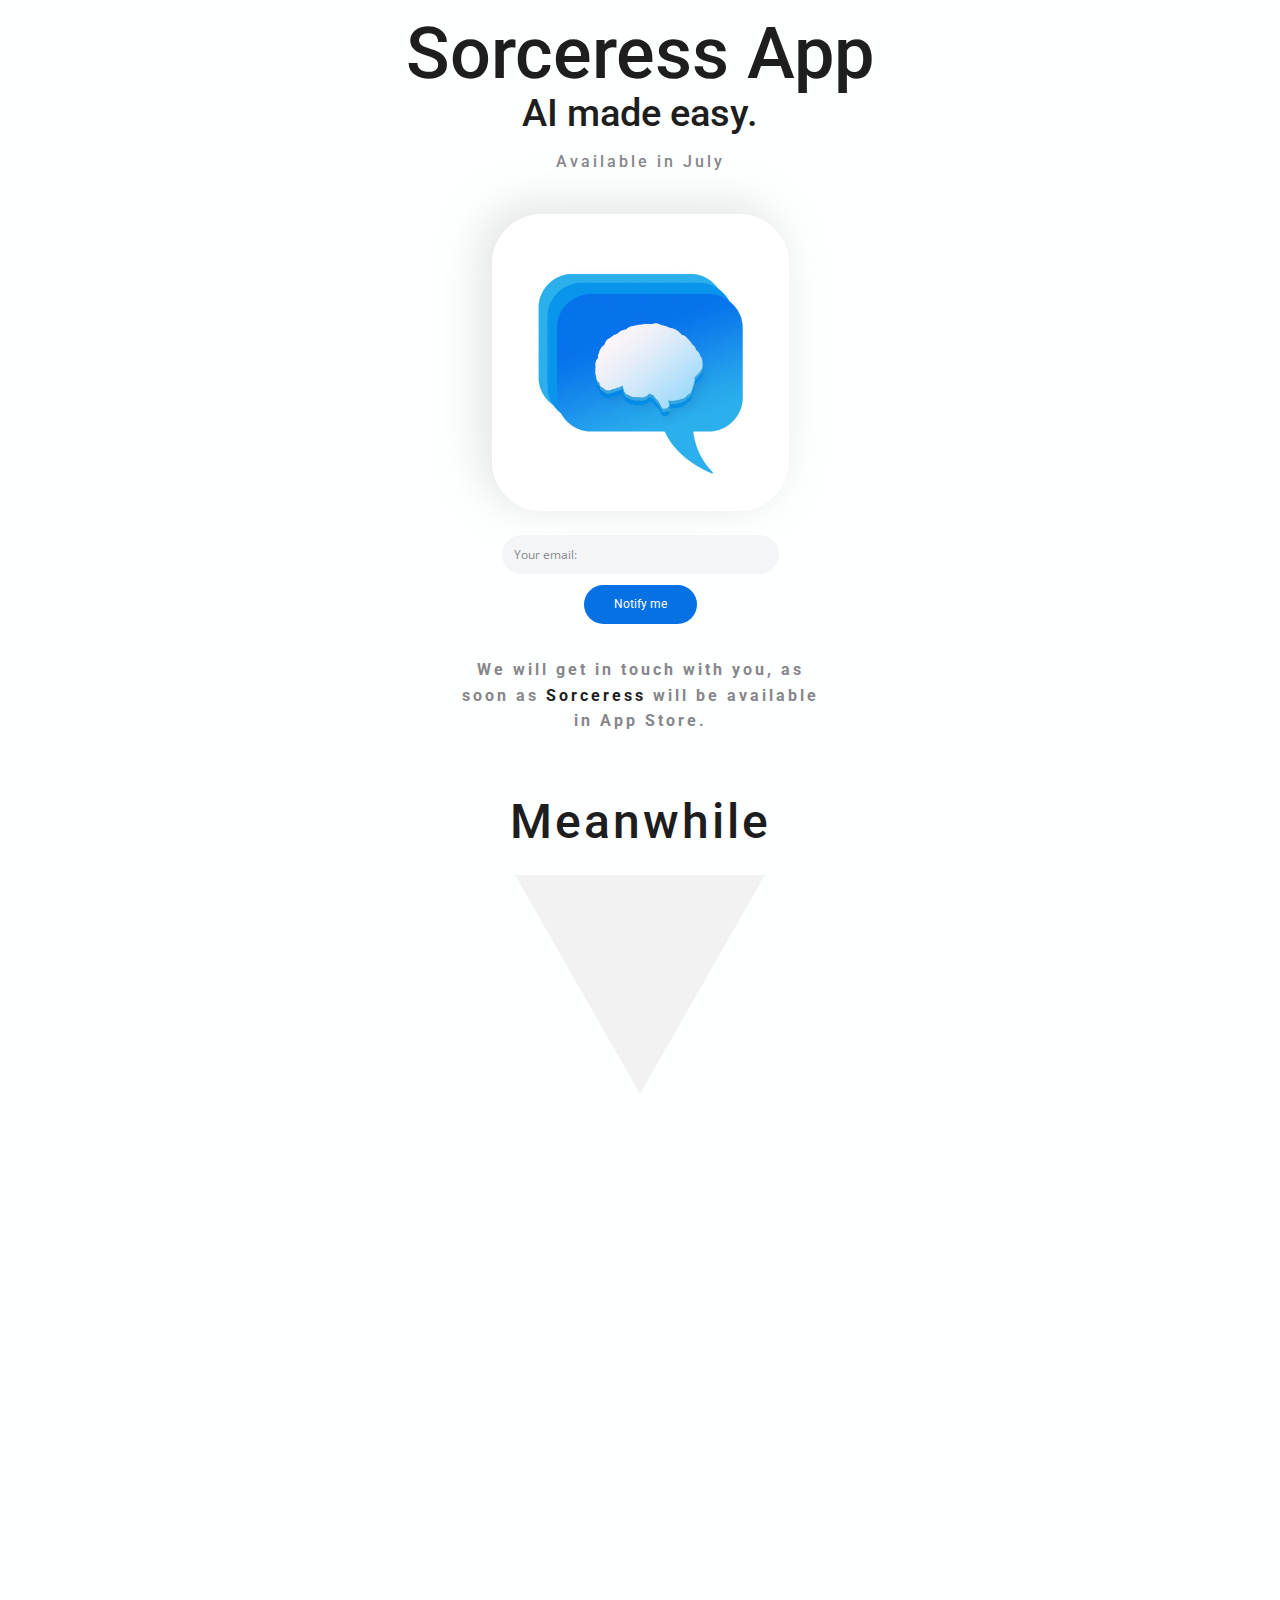
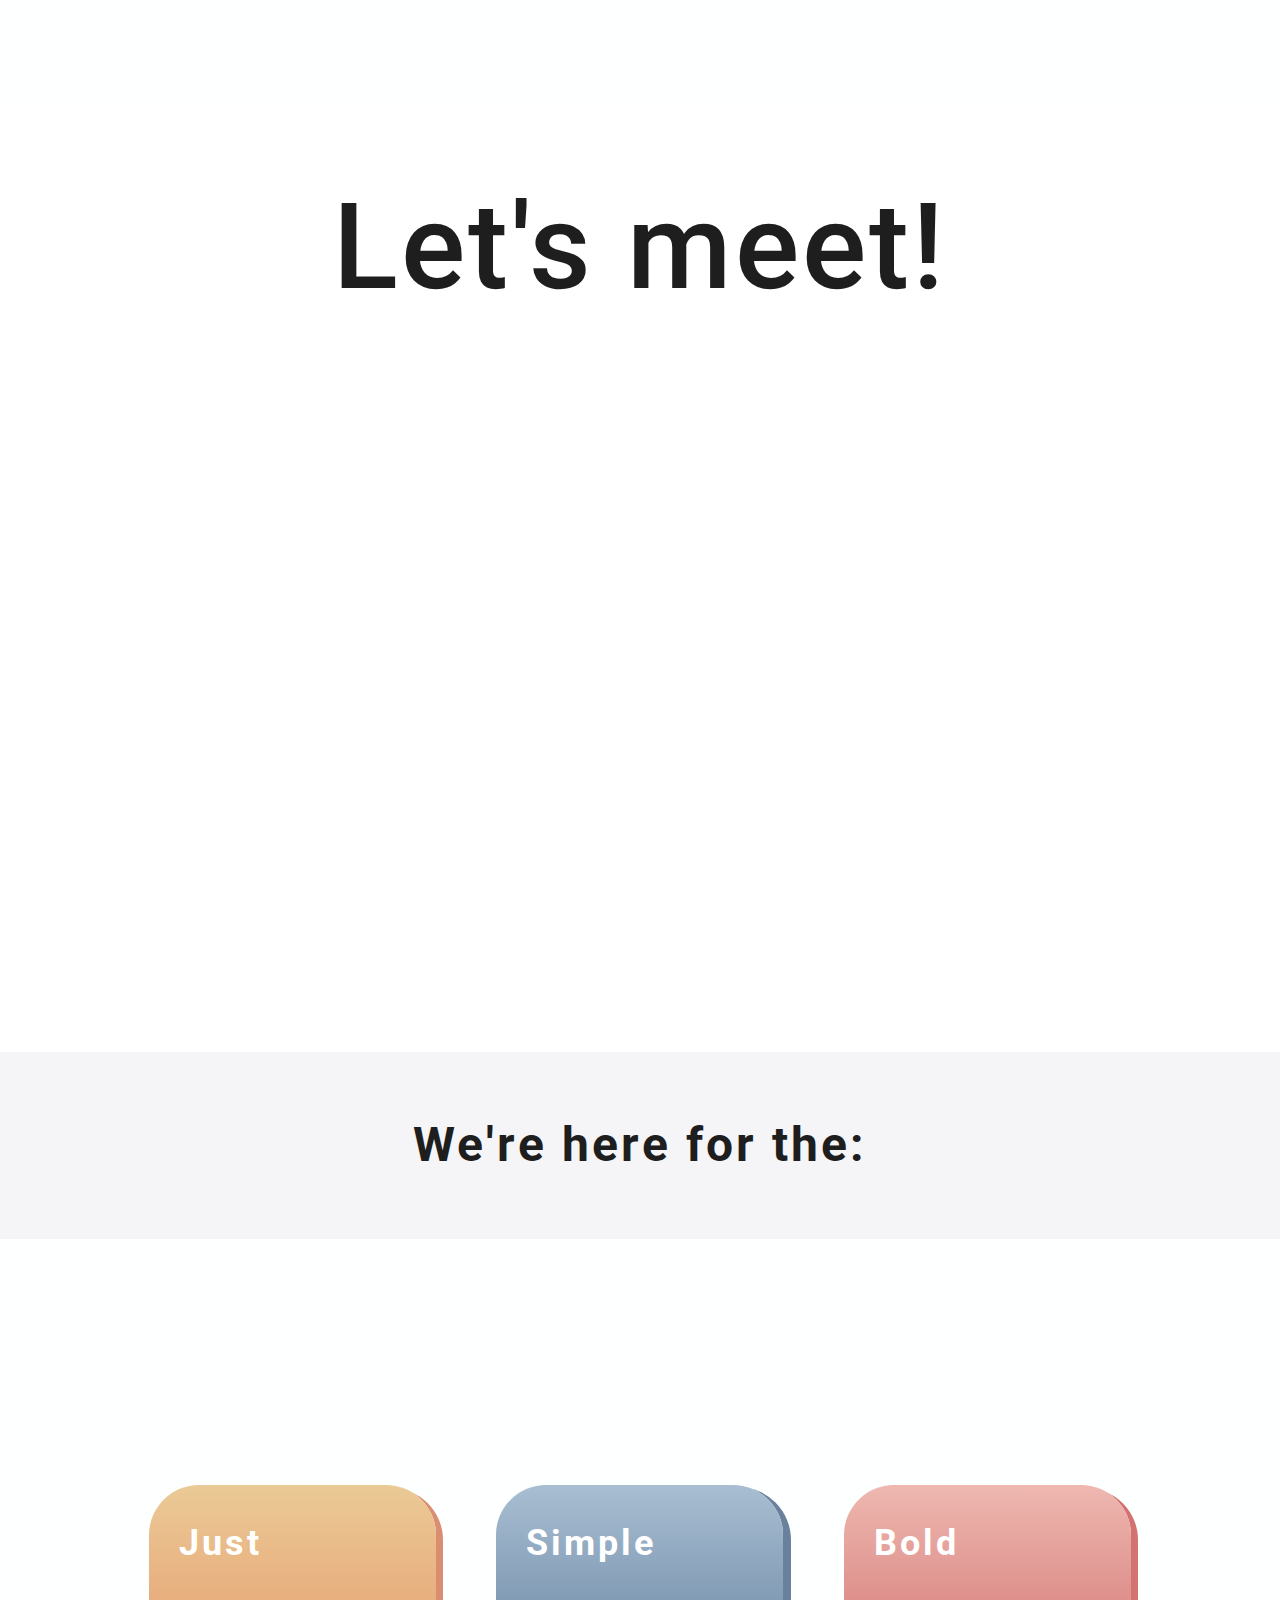
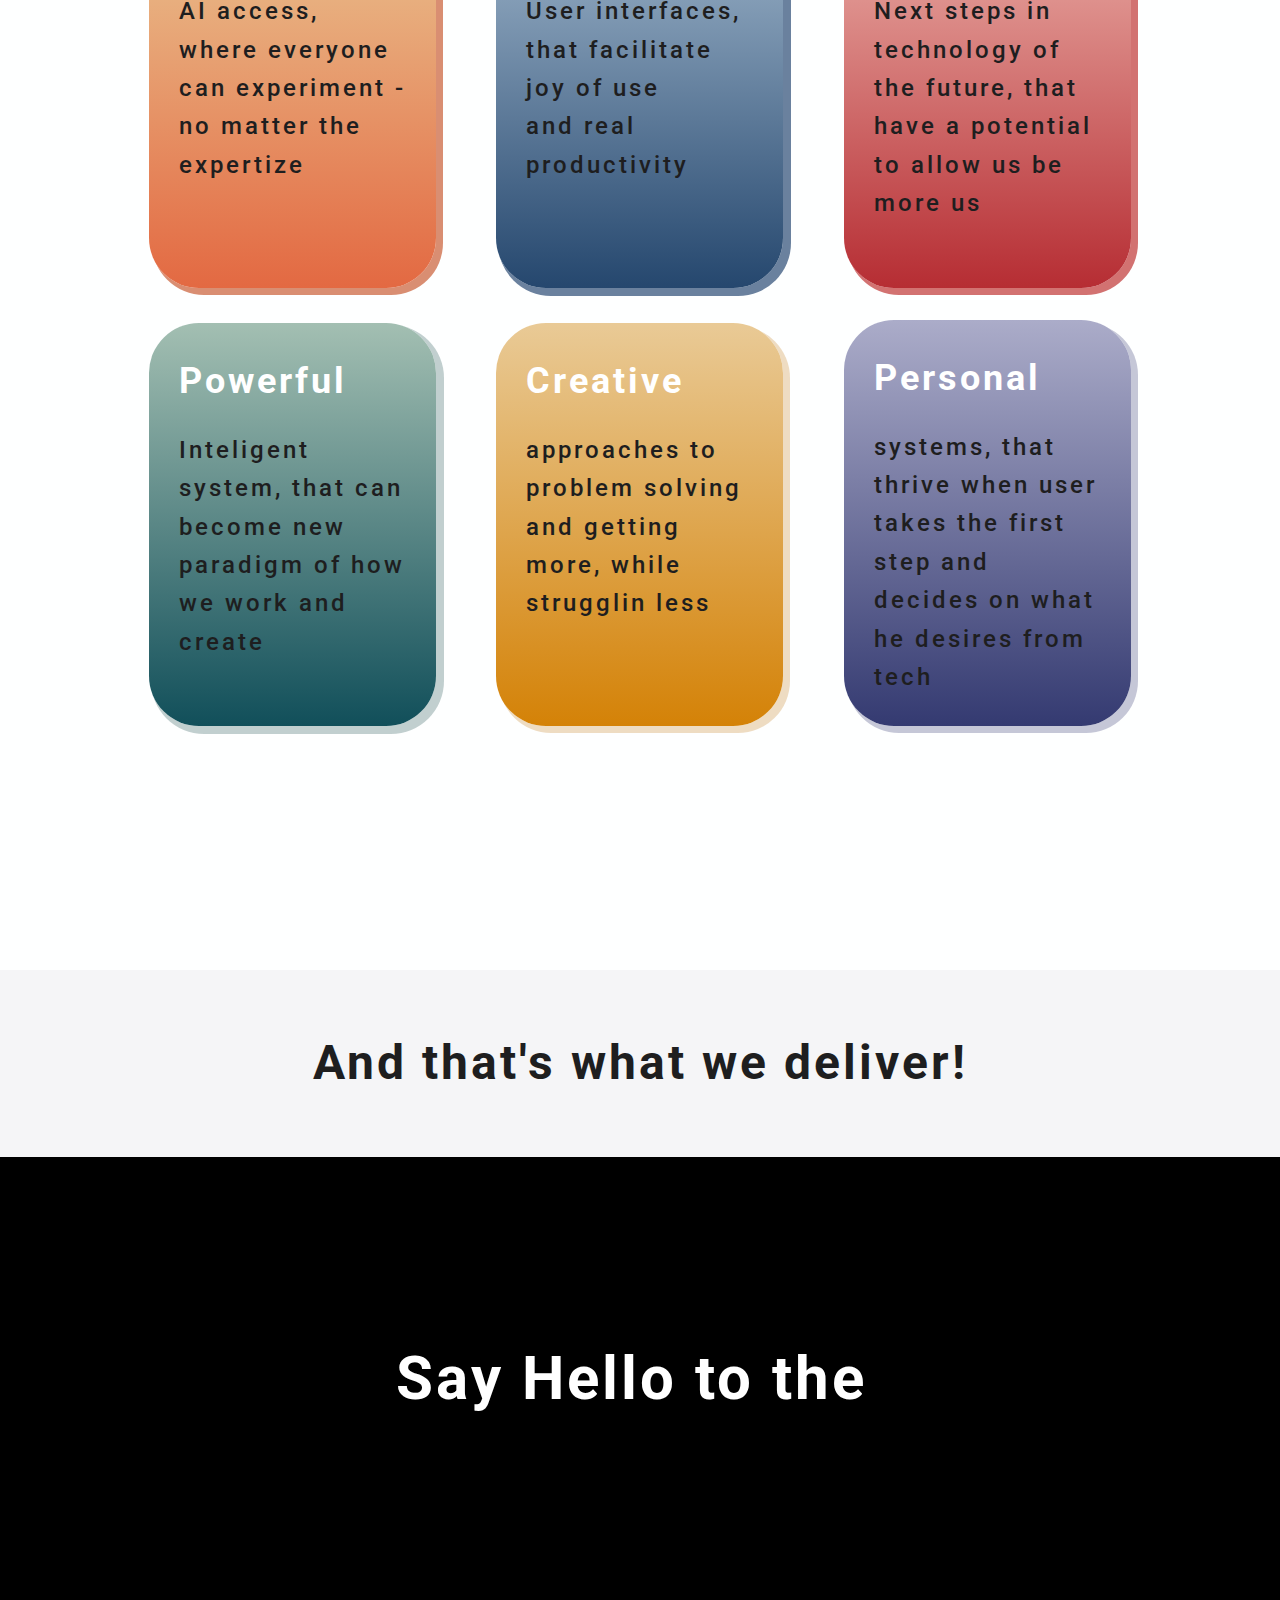
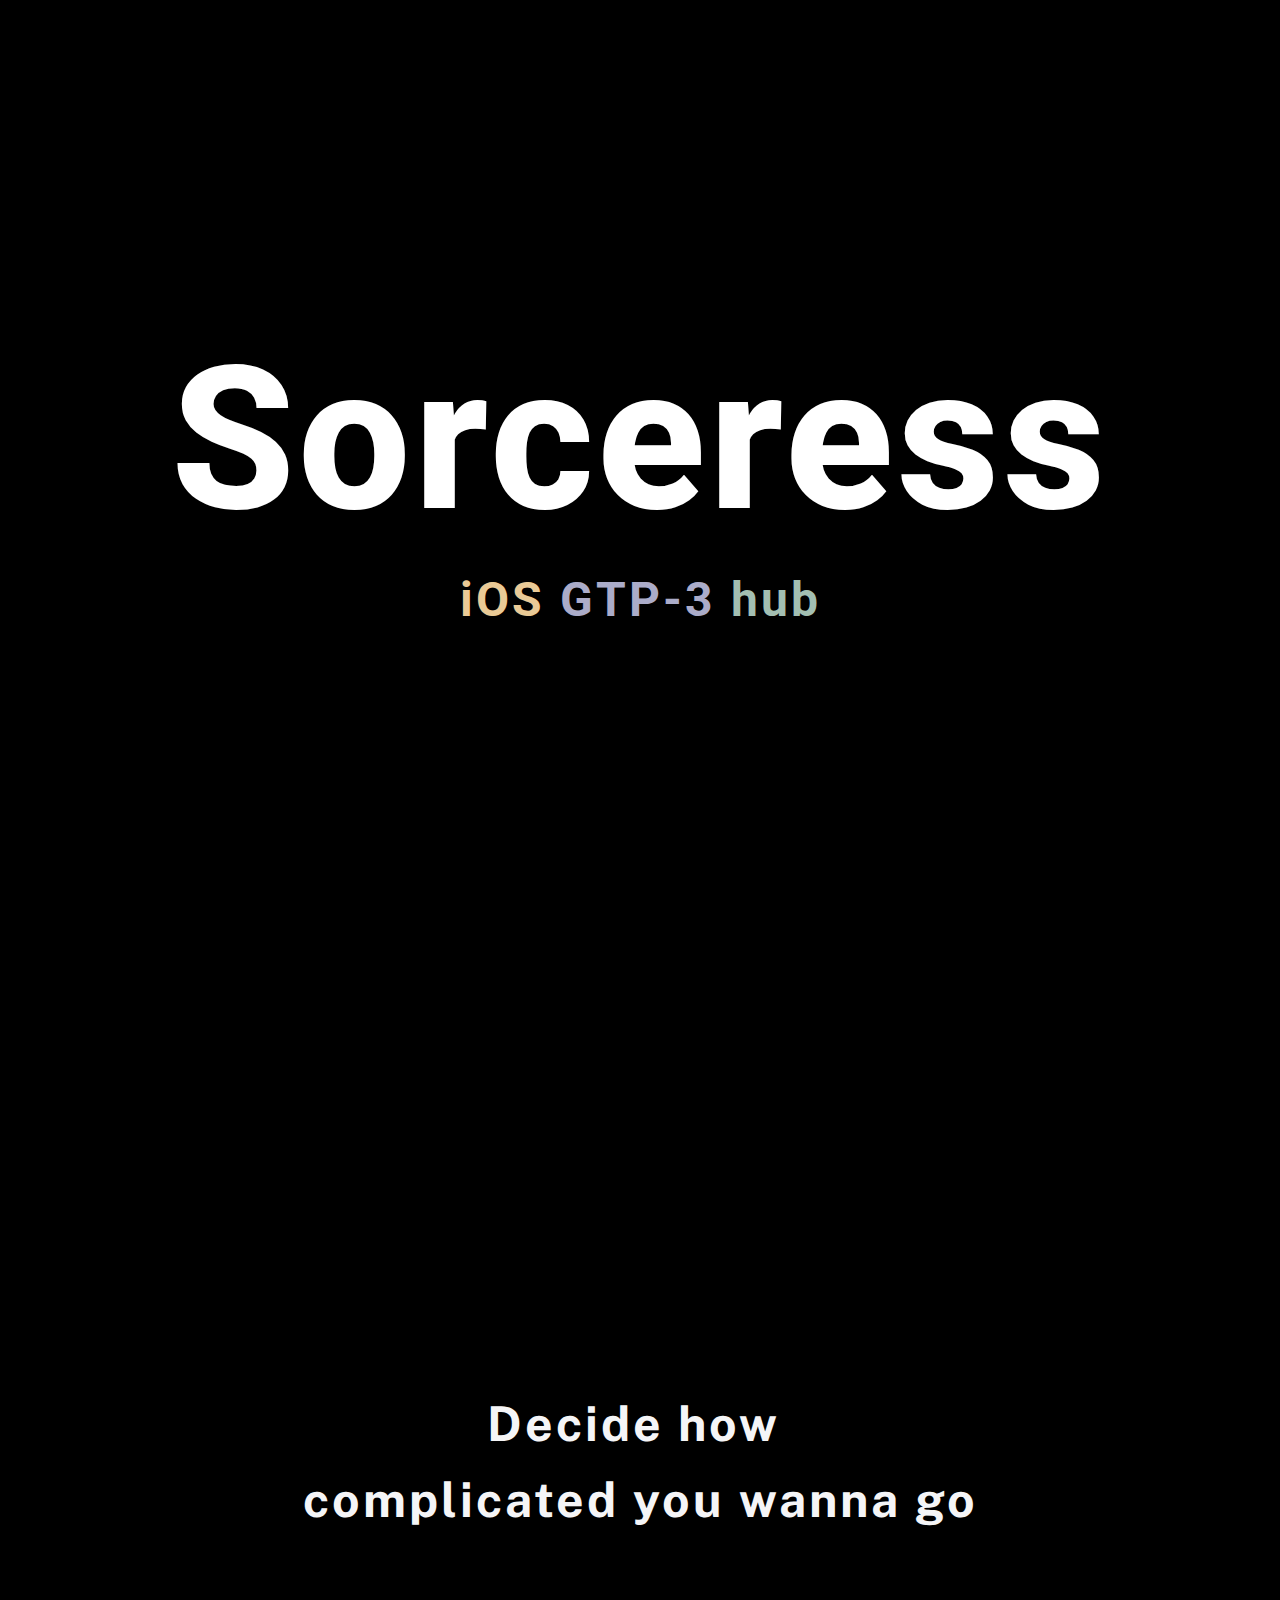
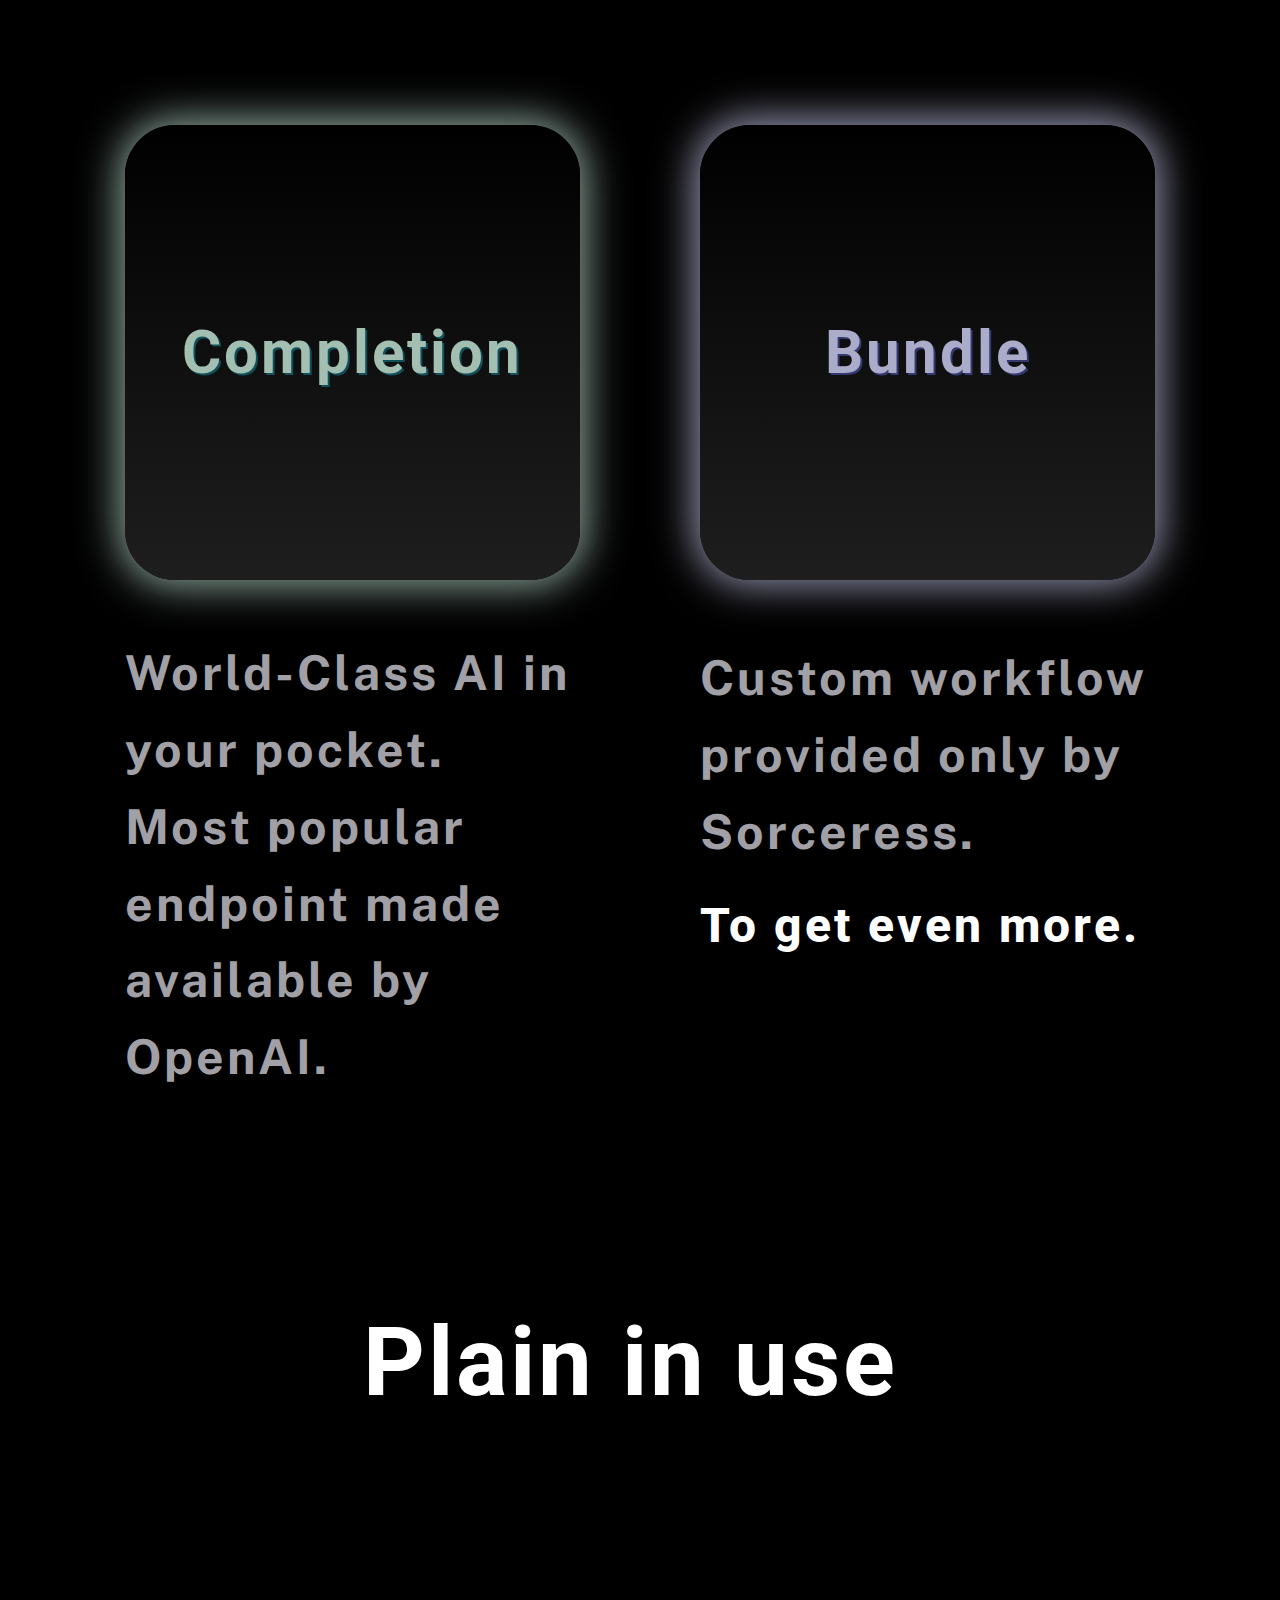
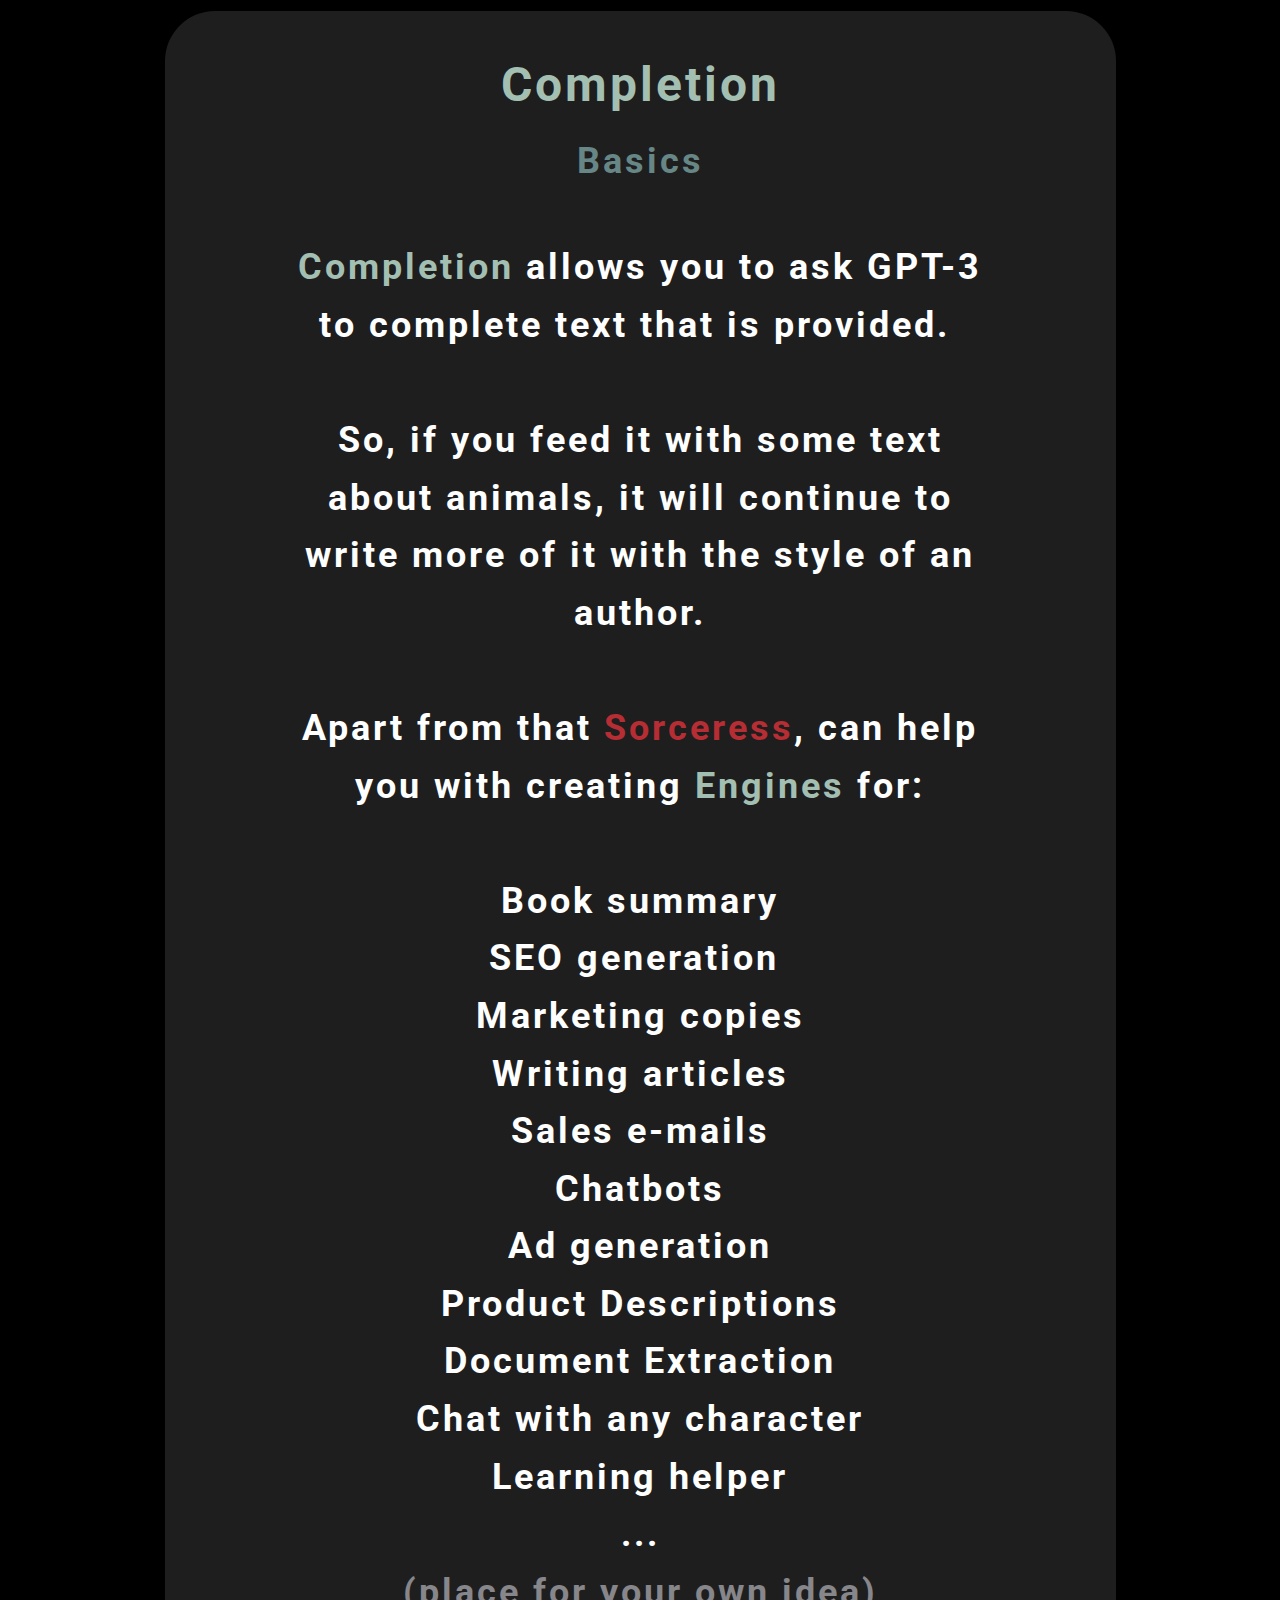
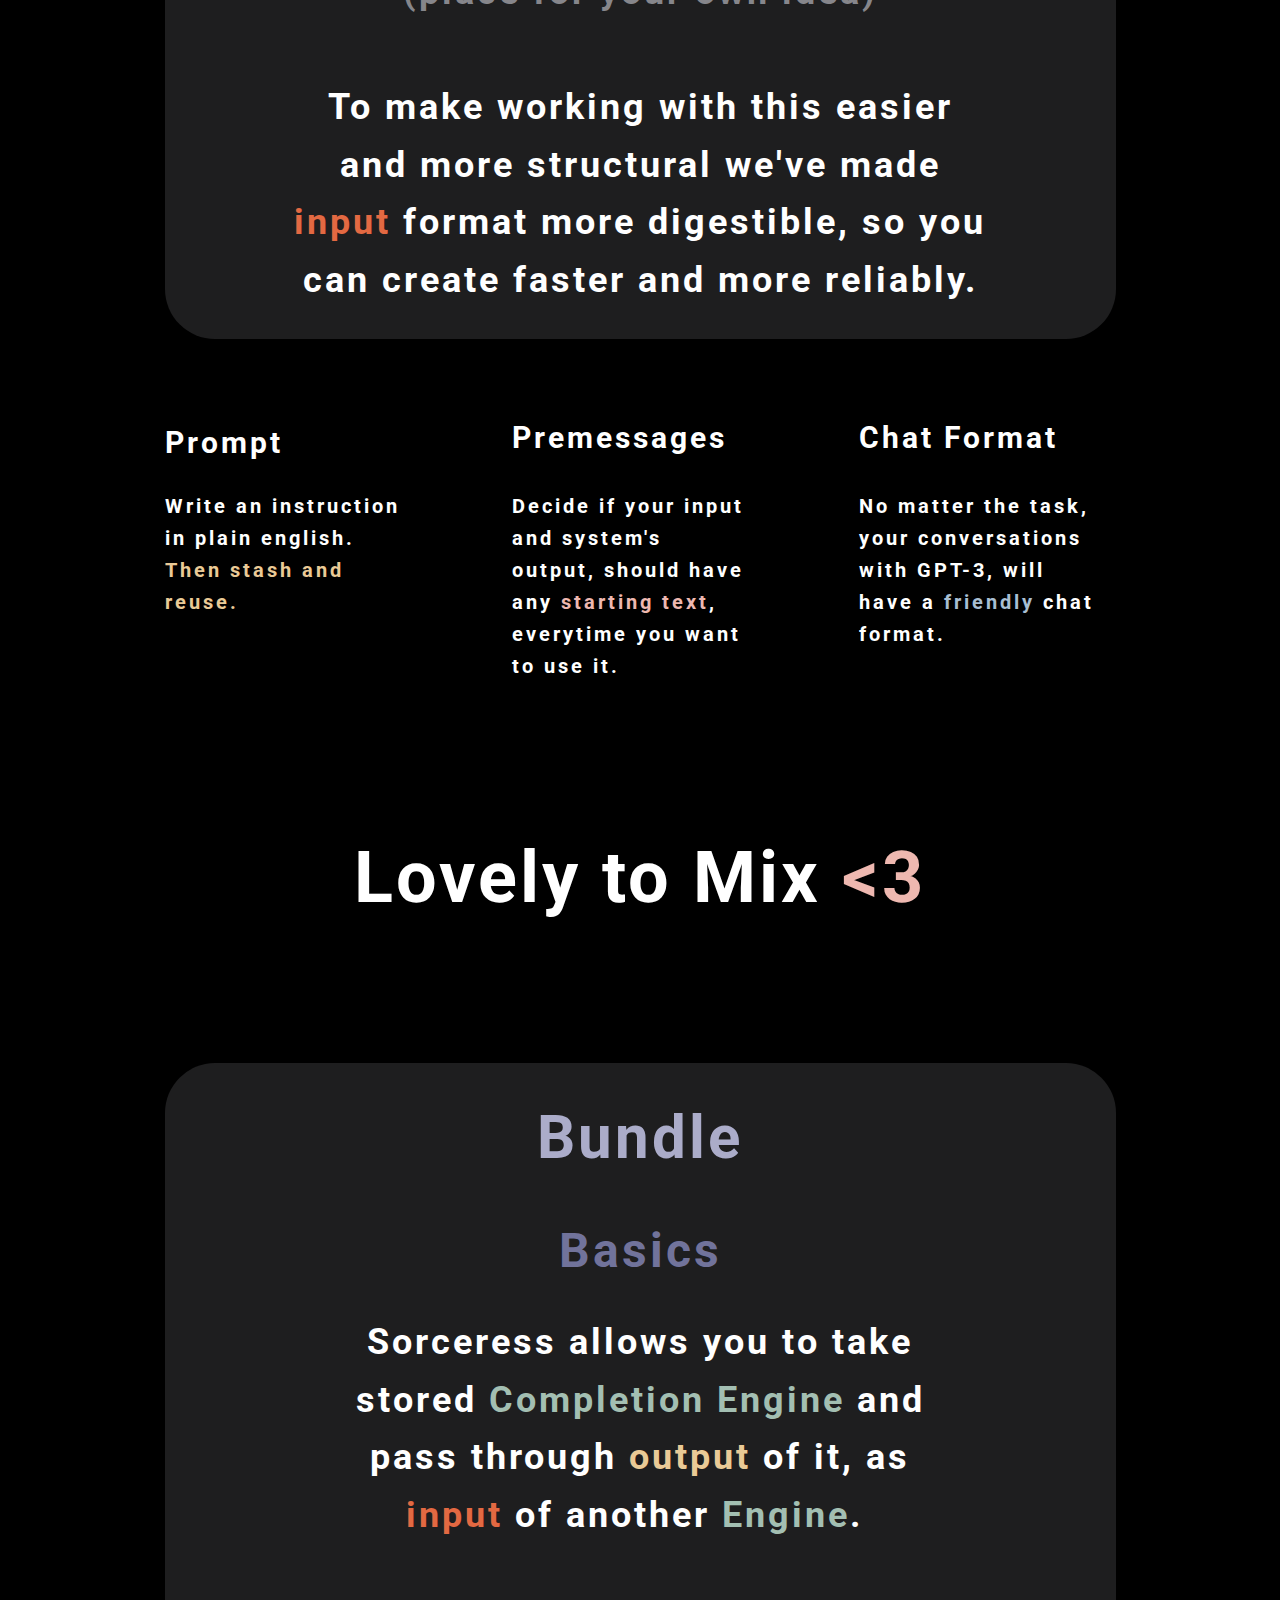
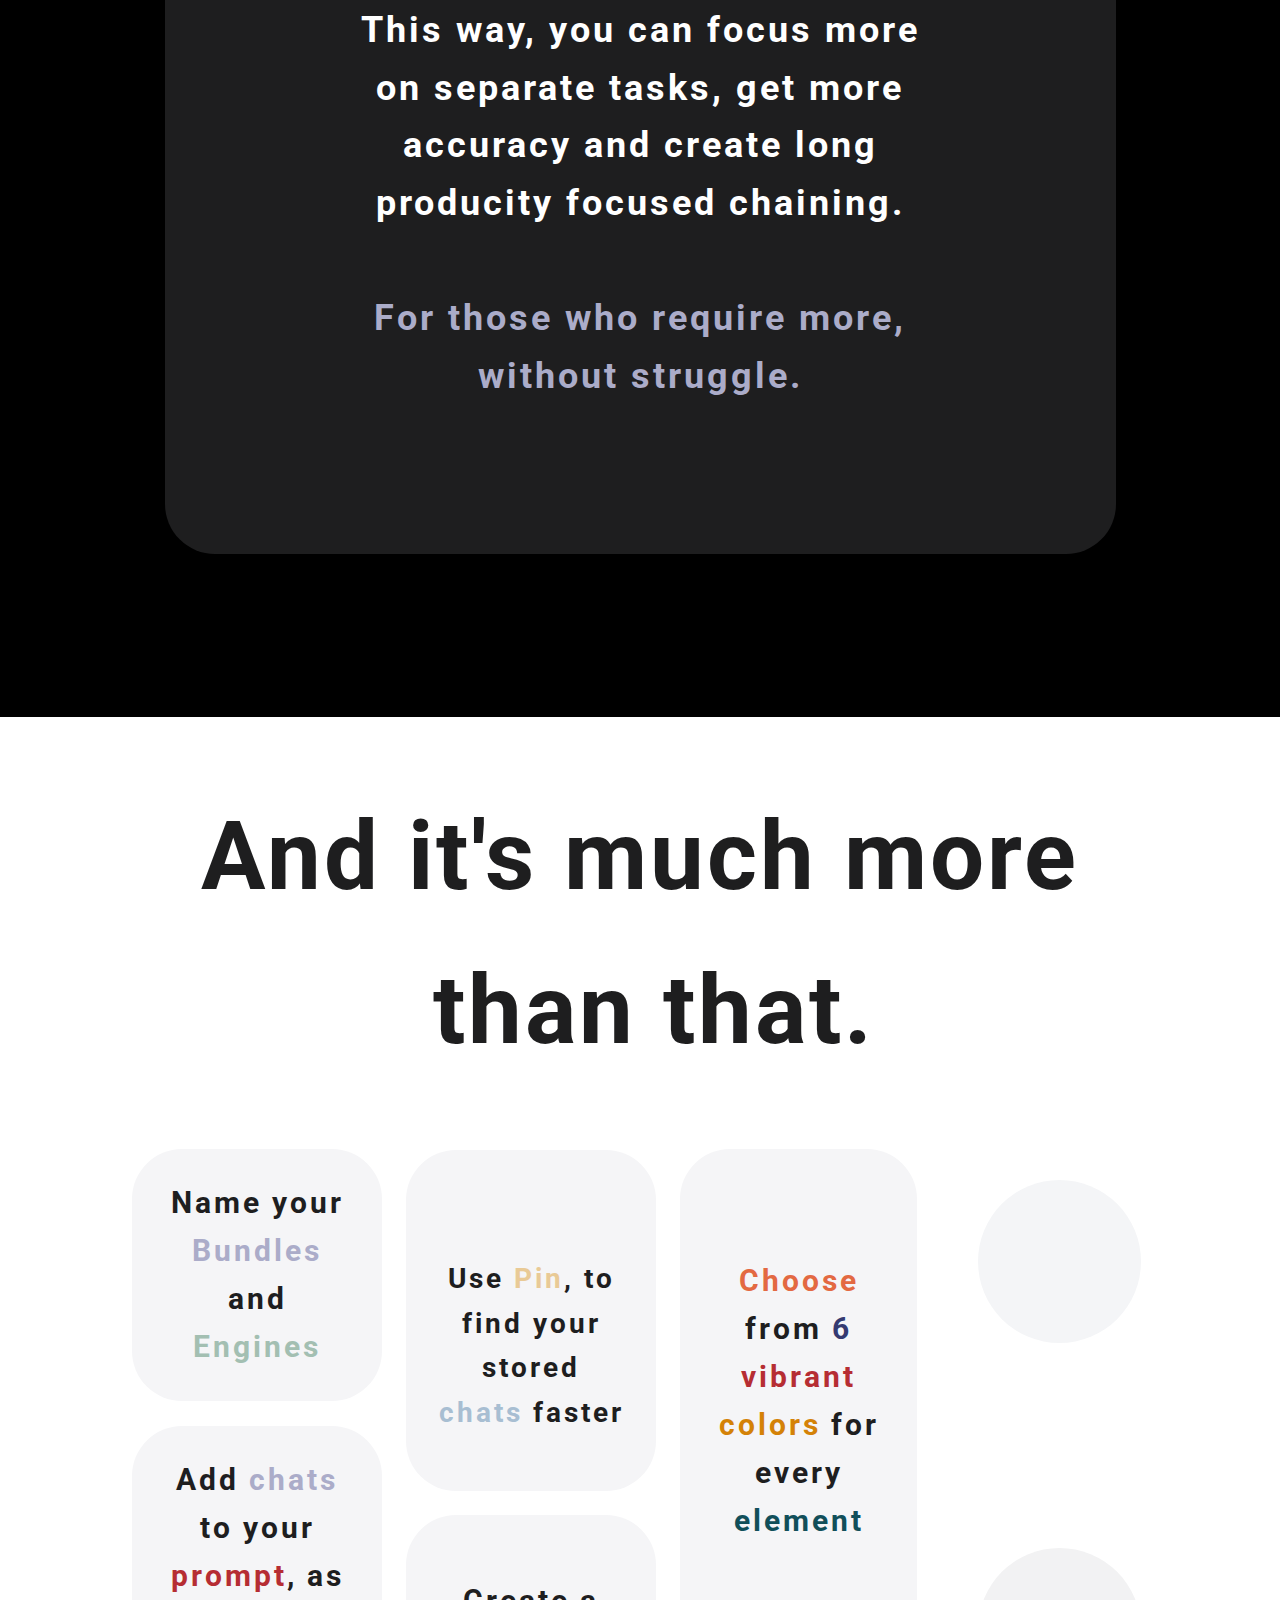
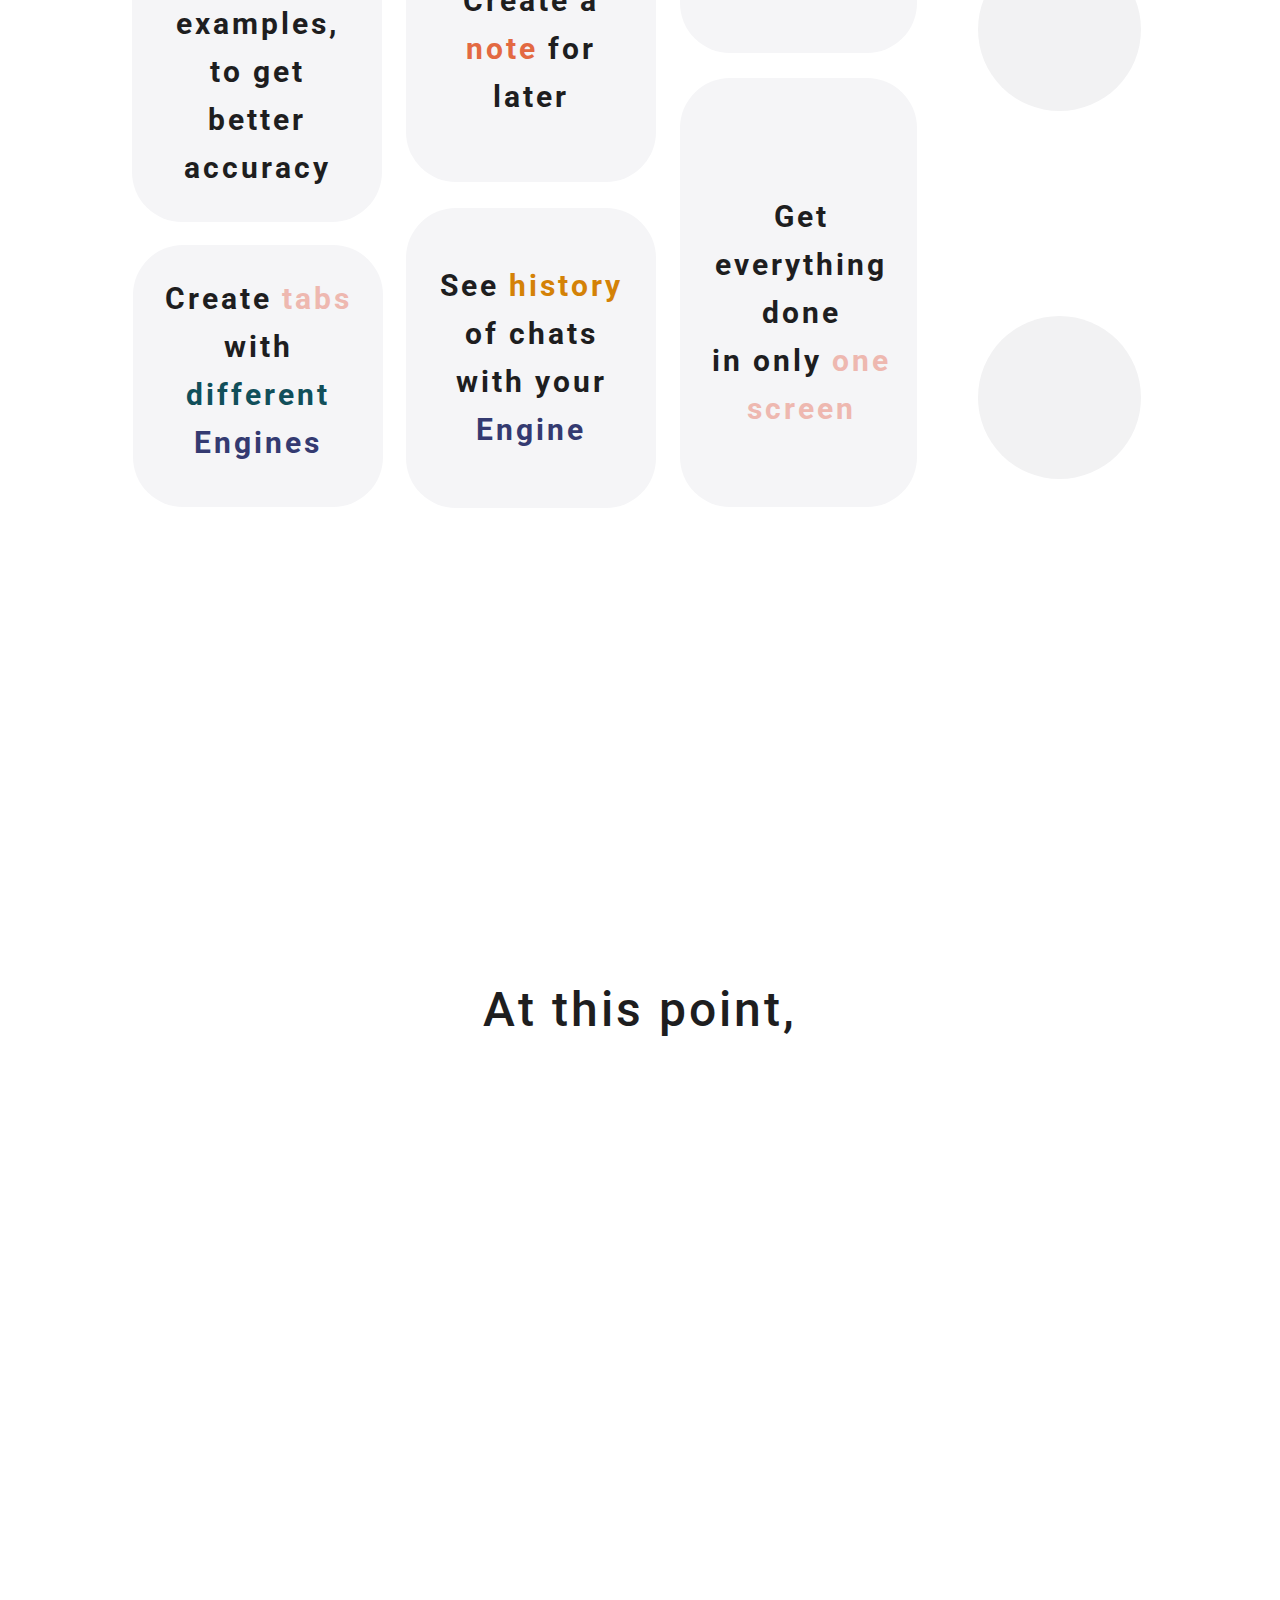
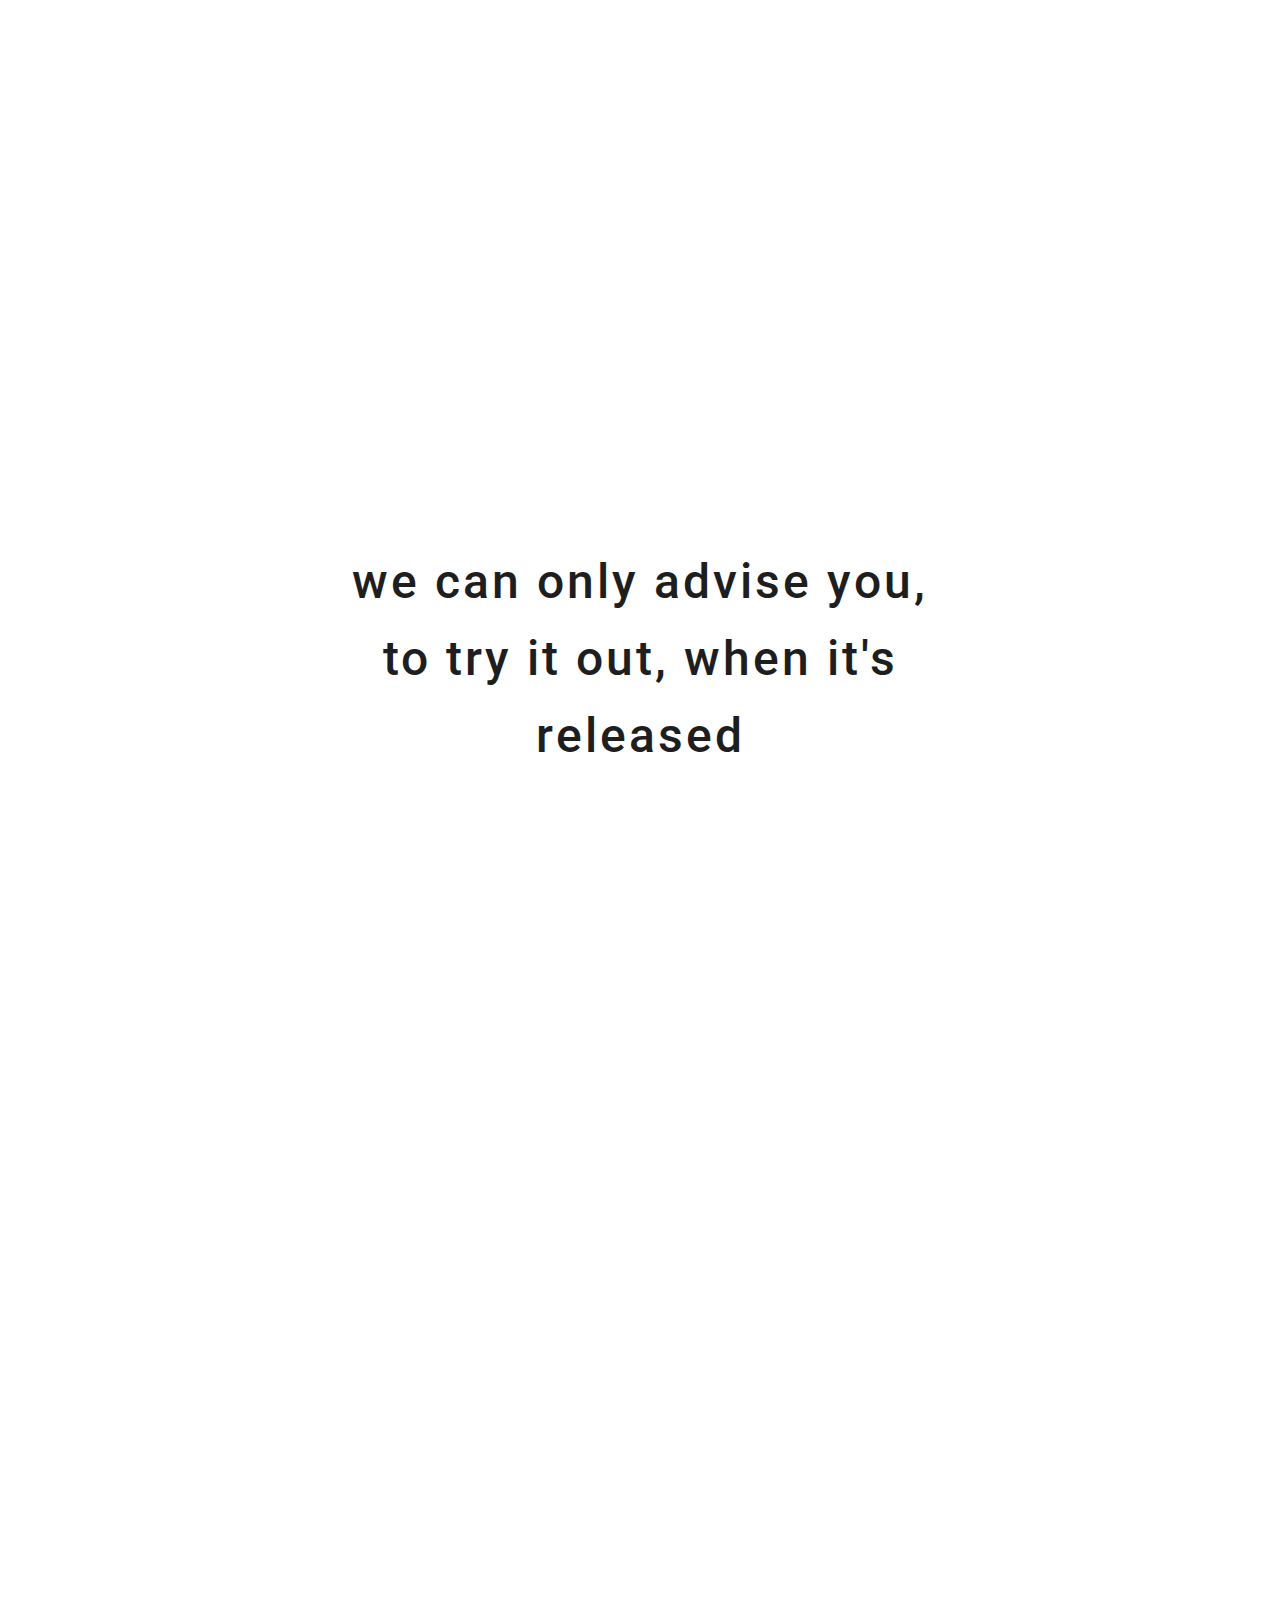
==== commit 62717432: "Add files via upload" ====
--- a/index.html
+++ b/index.html
@@ -364,11 +364,14 @@
         <div class="u-align-left u-container-style u-custom-color-3 u-expanded-width-lg u-expanded-width-md u-expanded-width-sm u-expanded-width-xs u-group u-radius-50 u-shape-round u-group-1">
           <div class="u-container-layout u-container-layout-1">
             <p class="u-align-center u-custom-font u-heading-font u-text u-text-custom-color-18 u-text-2">
-              <span style="font-size: 4.5rem;">Bundle</span>
+              <span style="font-size: 3.75rem;">Bundle</span>
               <span class="u-text-custom-color-25">
+                <span style="font-size: 3rem;">
+                  <br>
+                </span>
                 <br>
                 <br>
-                <br>Basics
+                <span style="font-size: 3rem;">Basics</span>
               </span>
             </p>
             <p class="u-align-center u-custom-font u-heading-font u-text u-text-3">Sorceress allows you to take stored <span class="u-text-custom-color-8">Completion Engine</span> and pass through <span class="u-text-custom-color-10">output</span> of it, as <span class="u-text-custom-color-11">input</span> of another <span class="u-text-custom-color-8">Engine</span>.&nbsp;<br>
--- a/Page-1.css
+++ b/Page-1.css
@@ -1129,15 +1129,15 @@
 .u-section-9 .u-text-2 {
   font-weight: 700;
   font-size: 3.75rem;
-  line-height: 0.8;
-  margin: 0;
+  line-height: 0.6;
+  margin: 27px 0 0;
 }
 
 .u-section-9 .u-text-3 {
   font-size: 2.25rem;
   font-weight: 700;
   width: 574px;
-  margin: 40px auto 0;
+  margin: 48px auto 0;
 }
 
 @media (max-width: 1199px) {
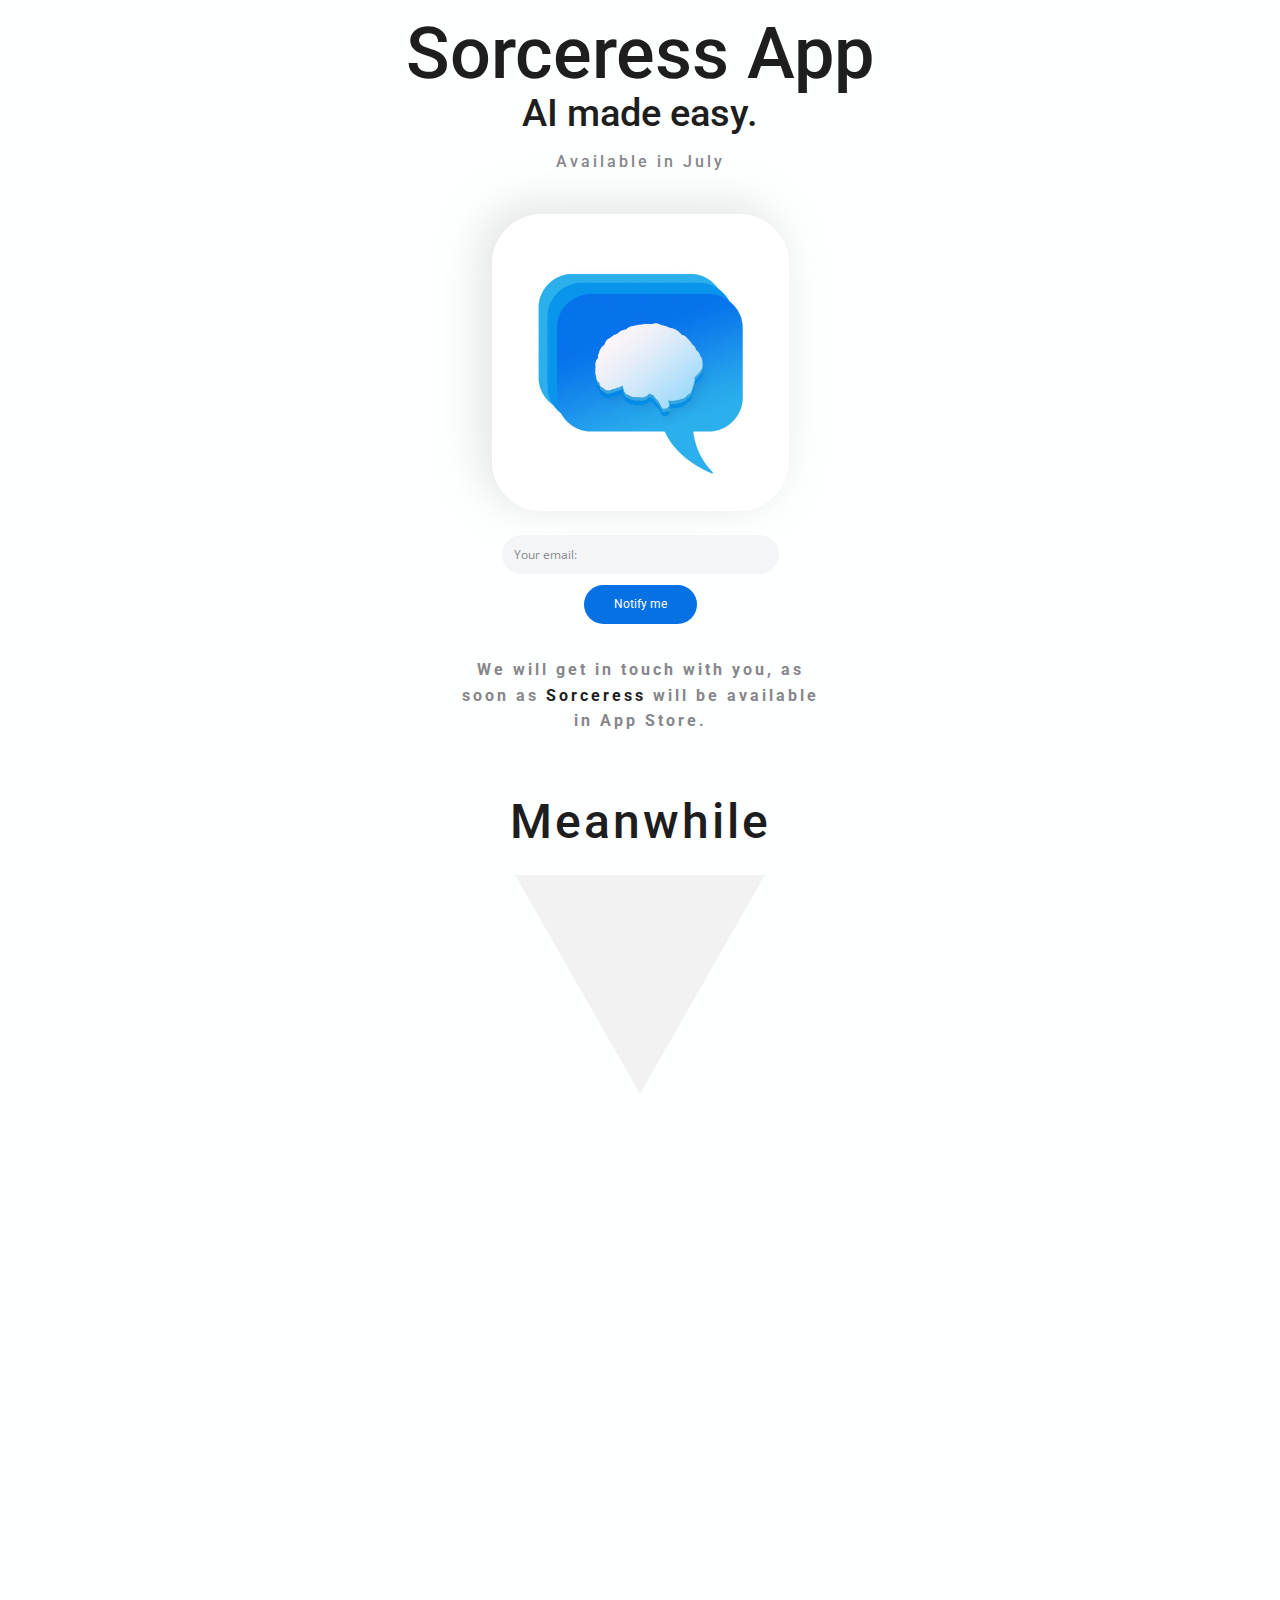
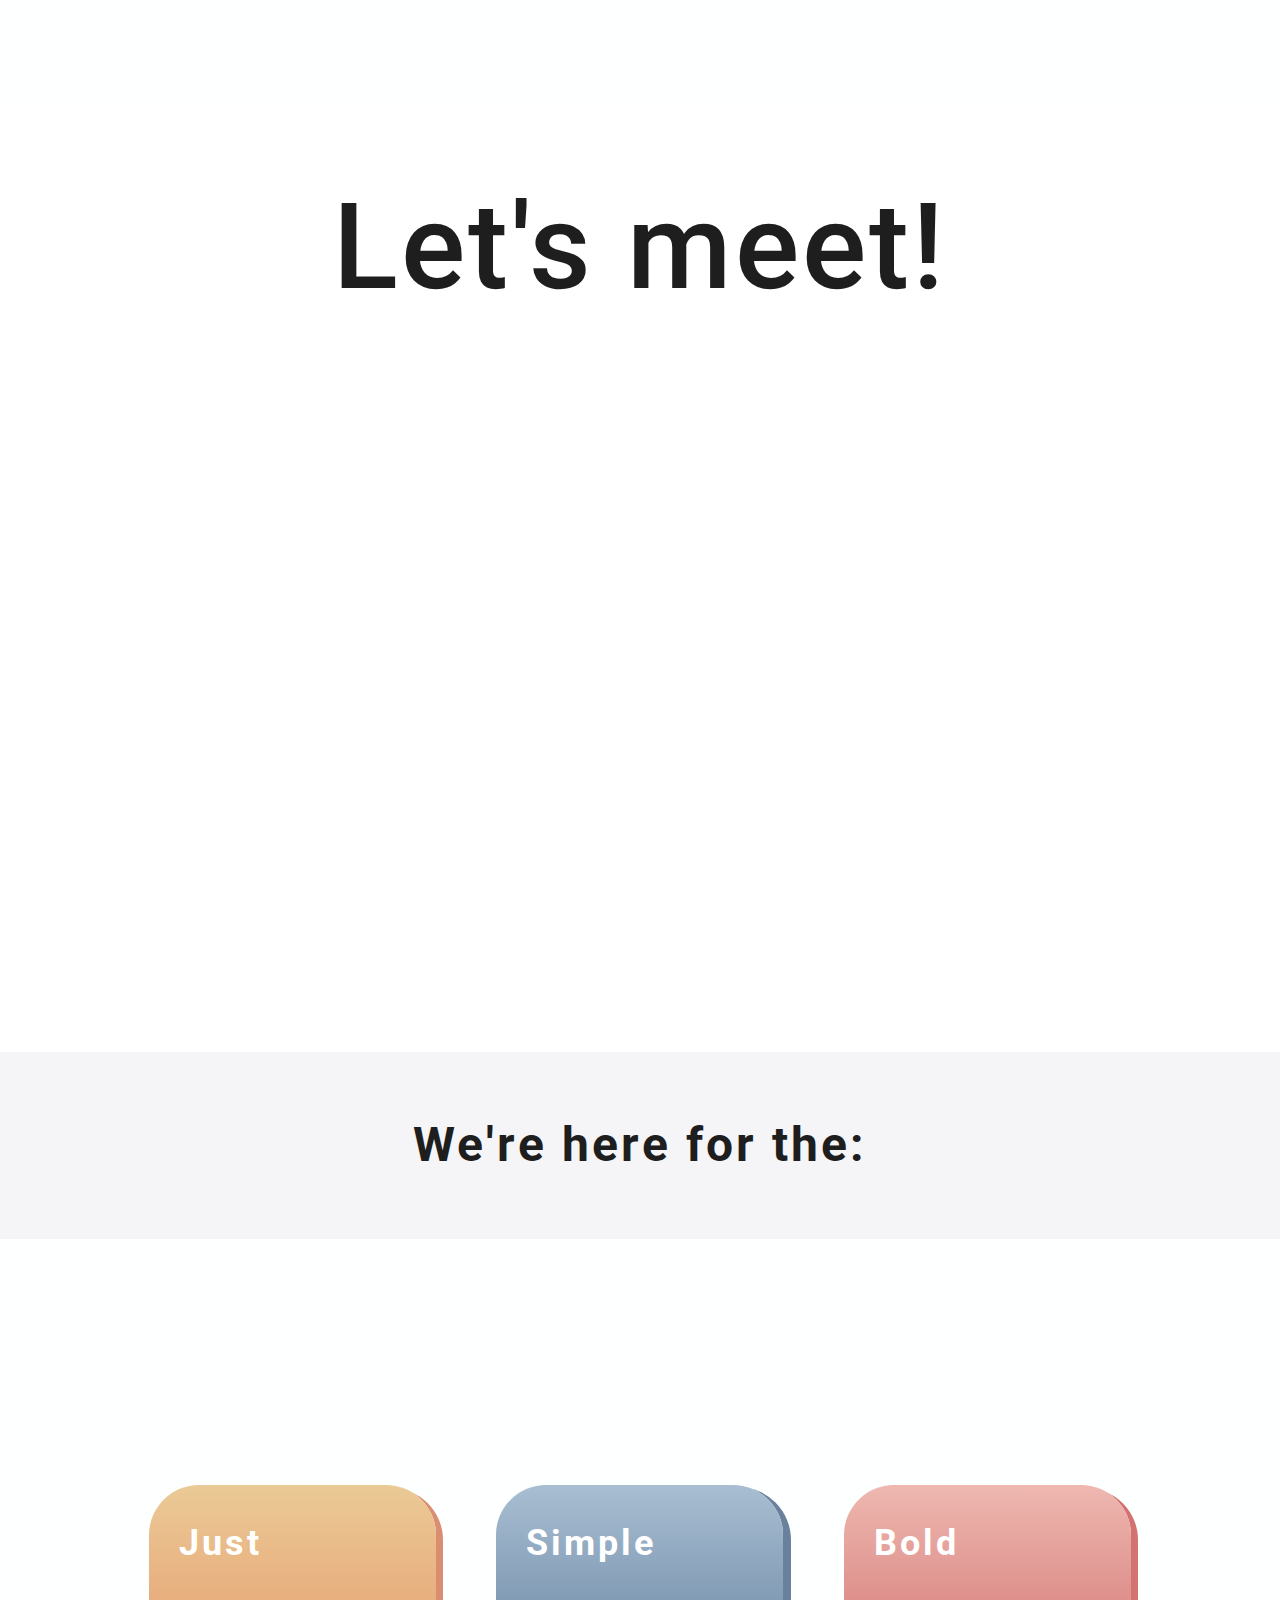
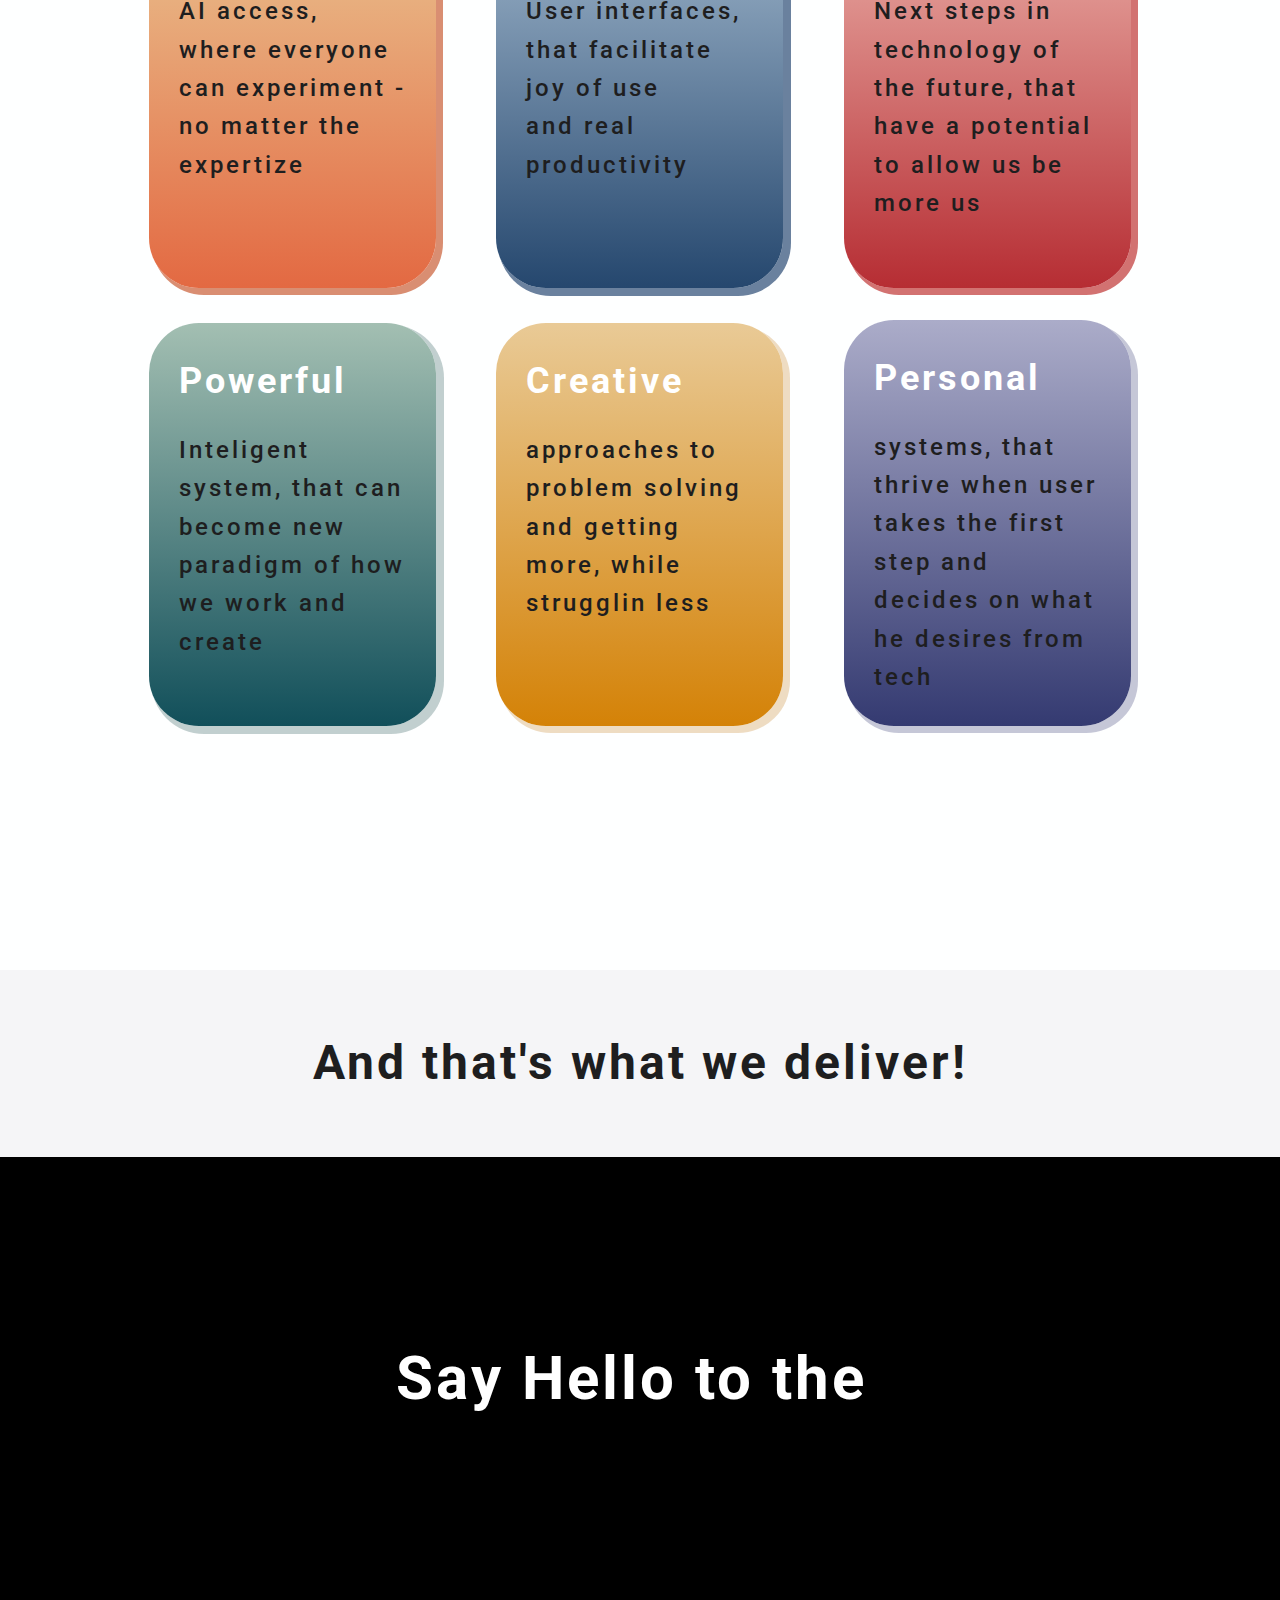
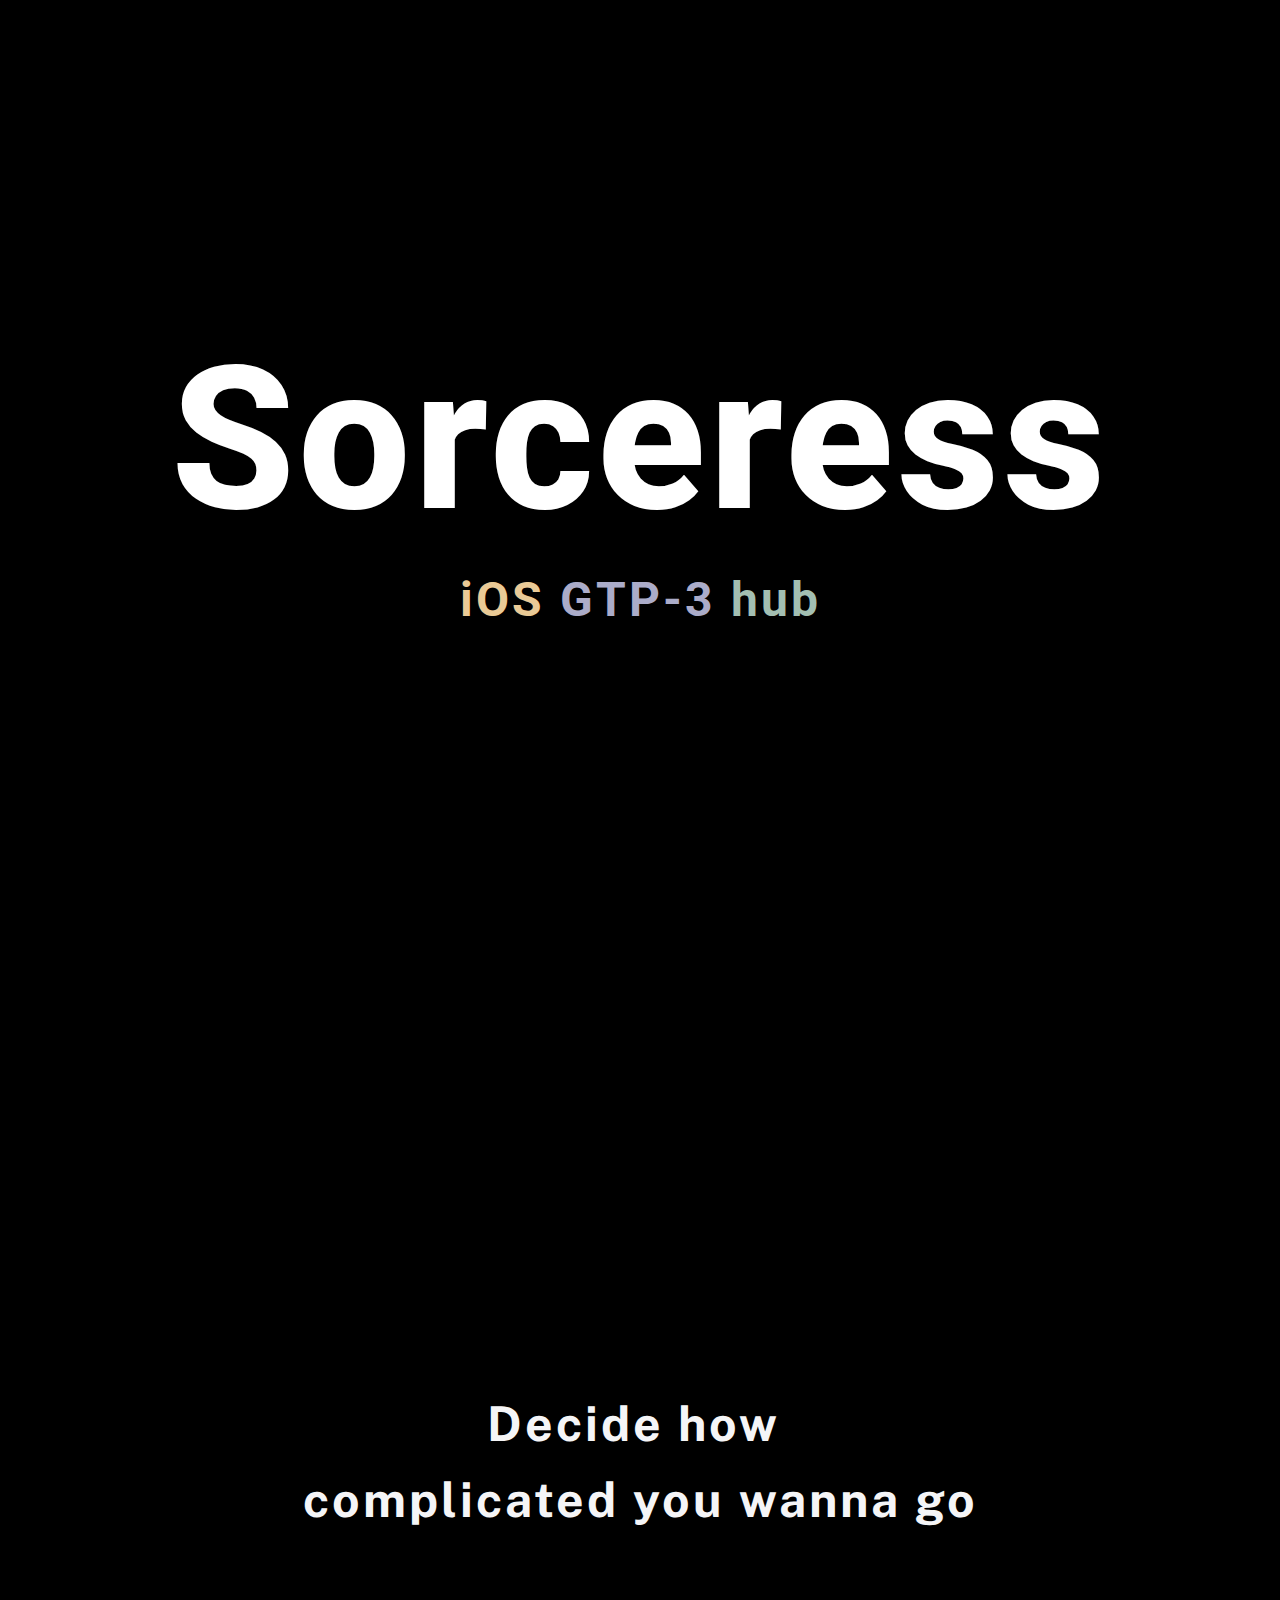
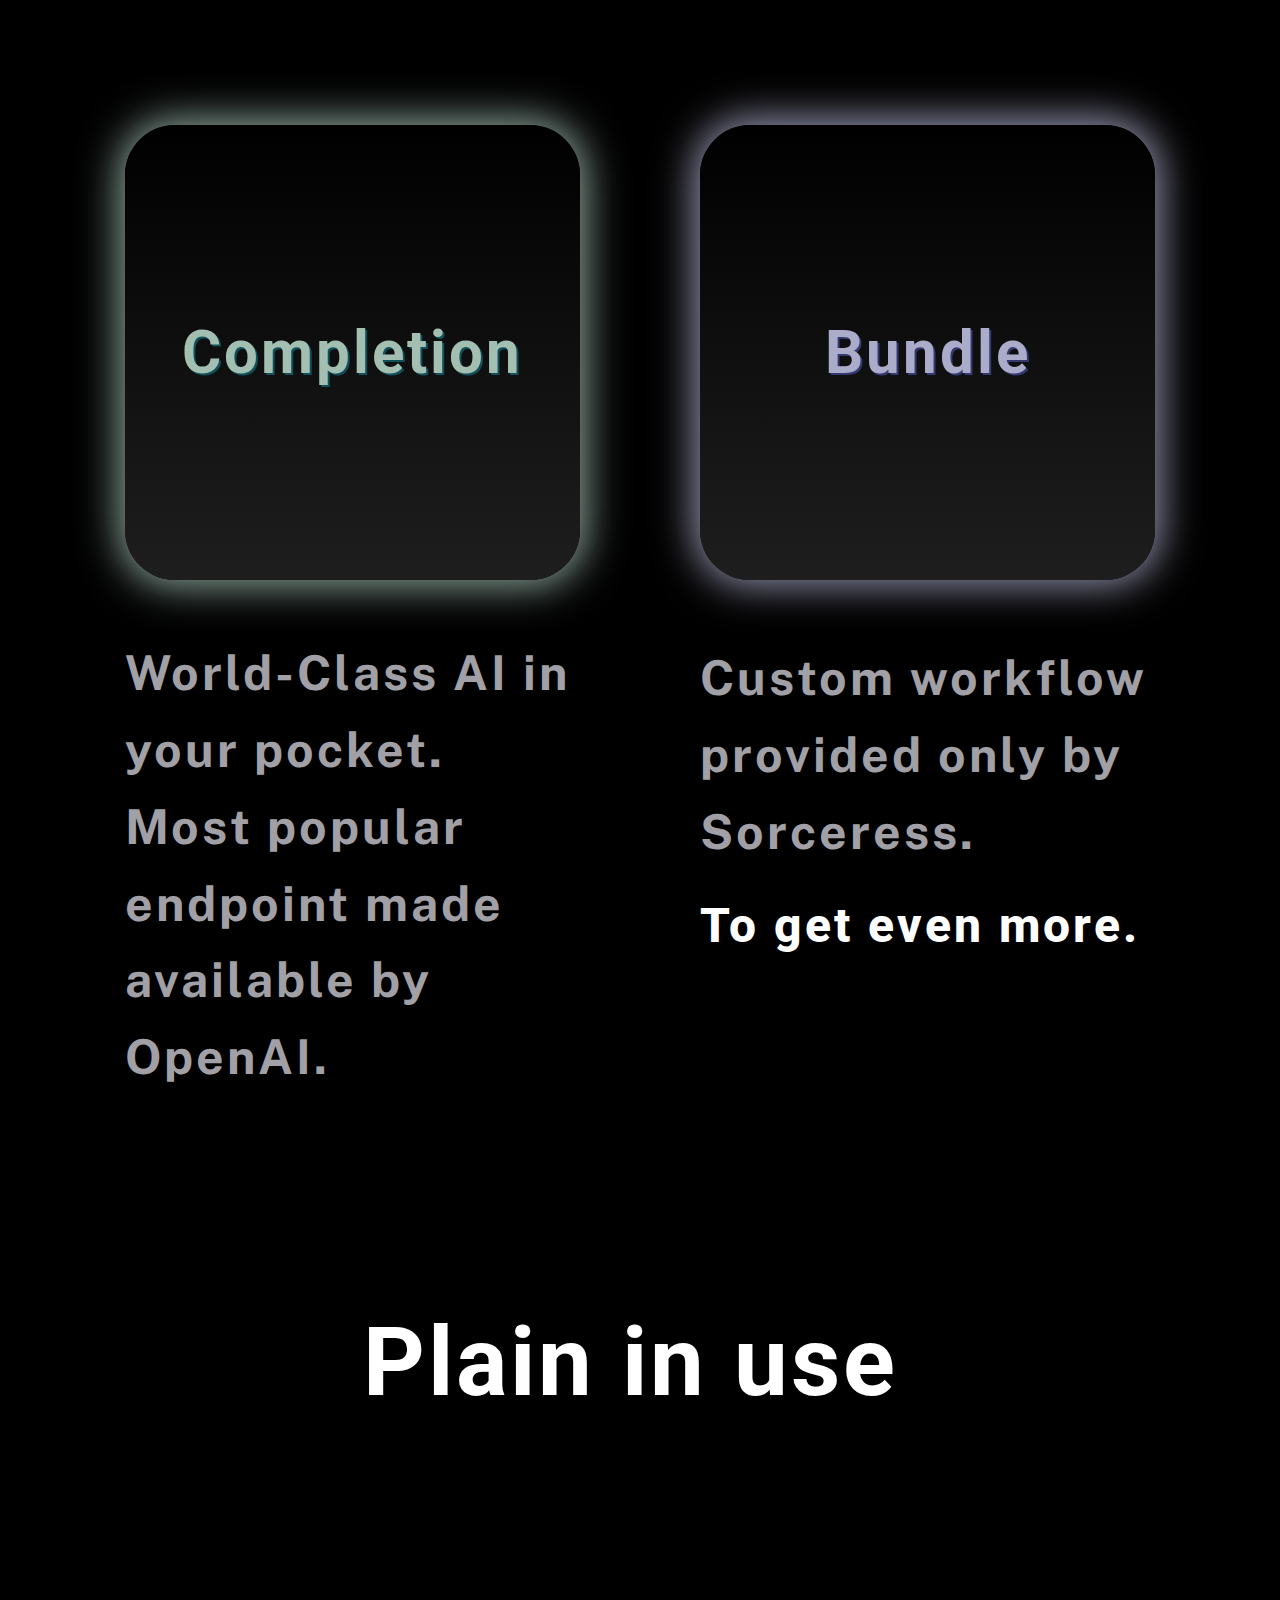
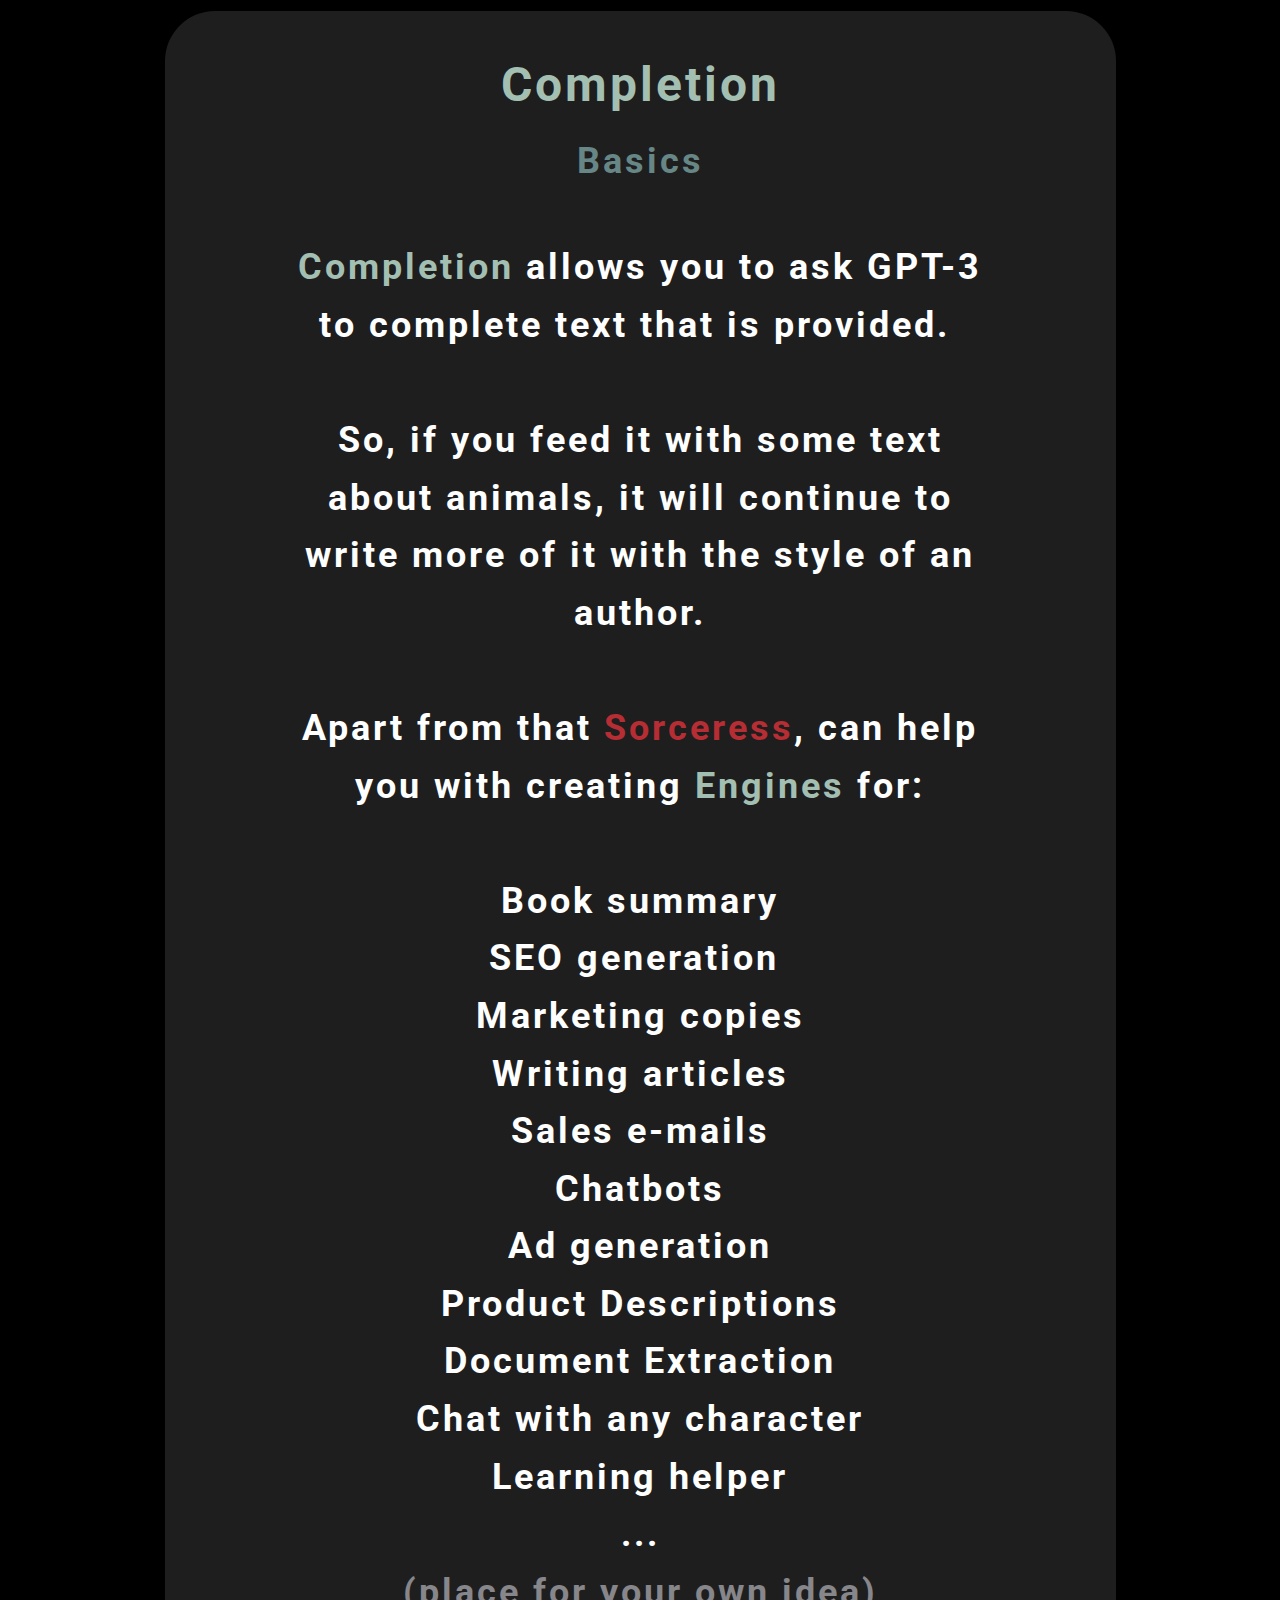
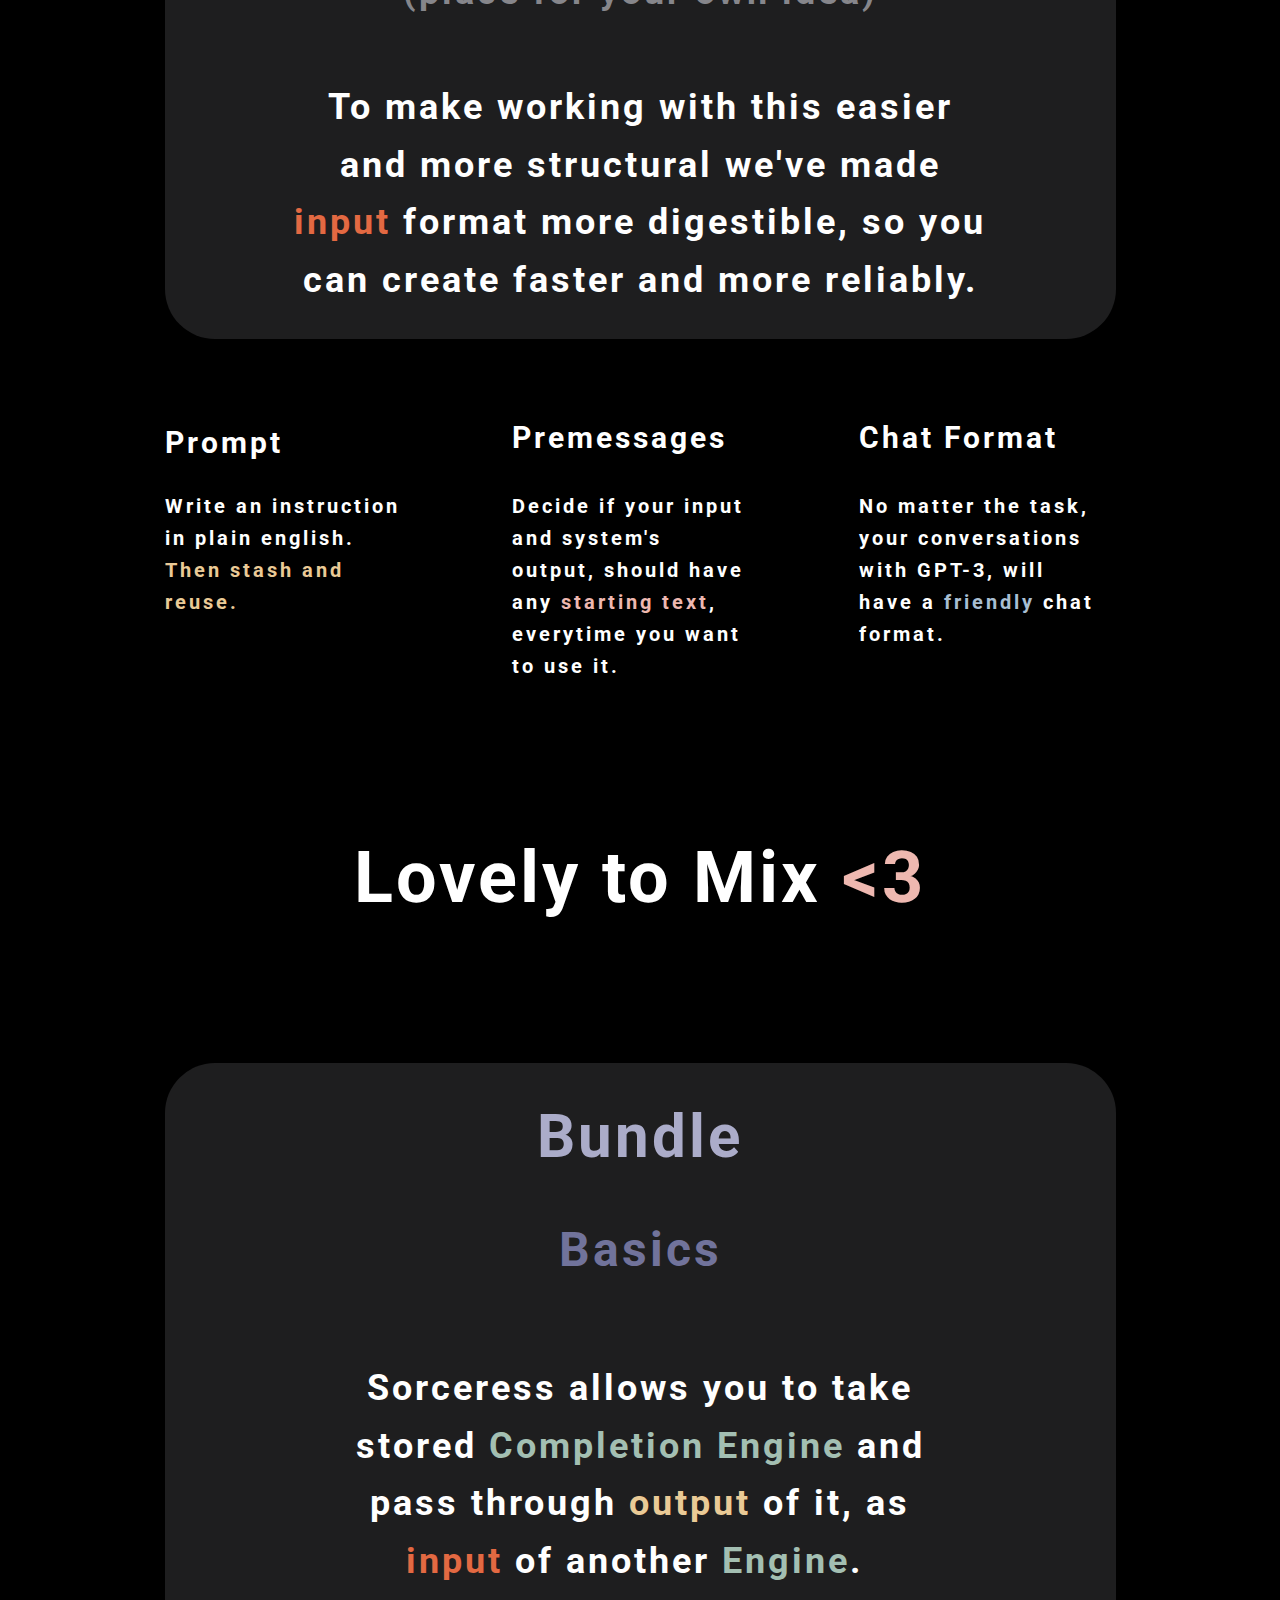
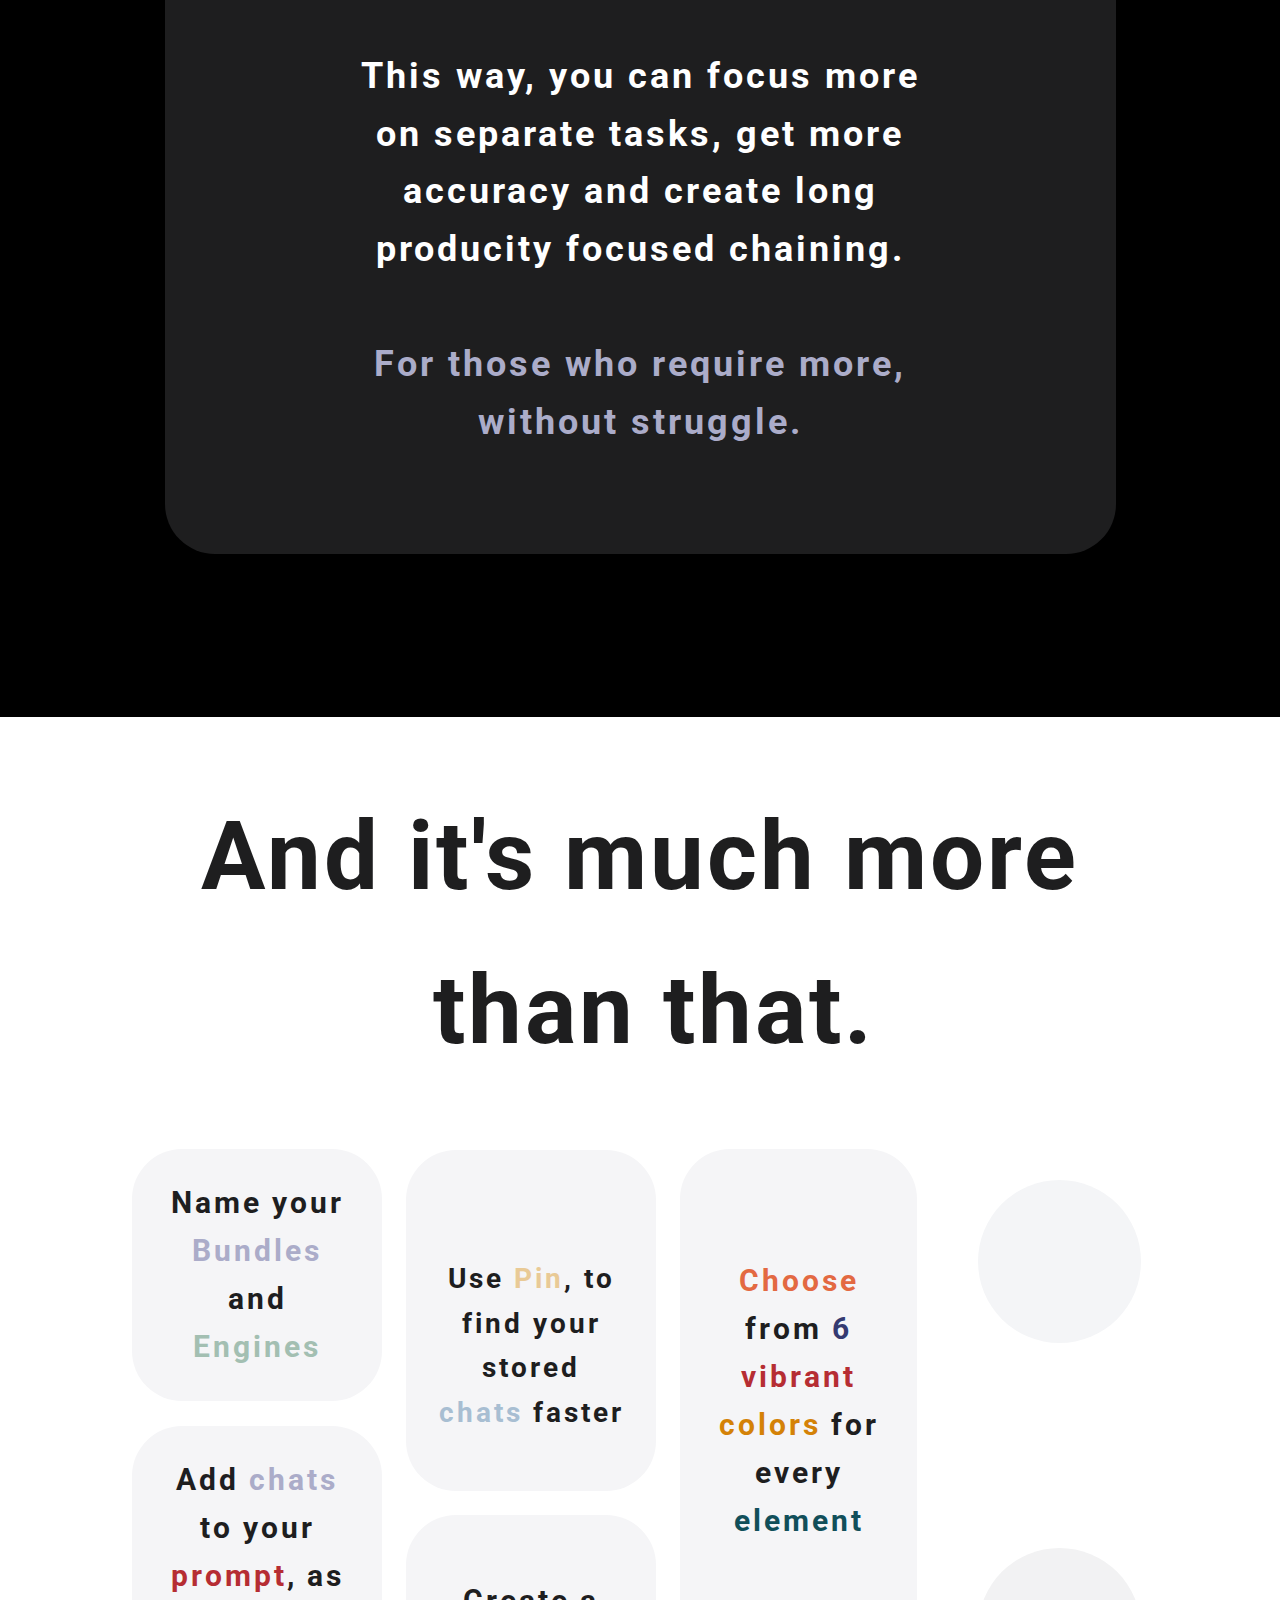
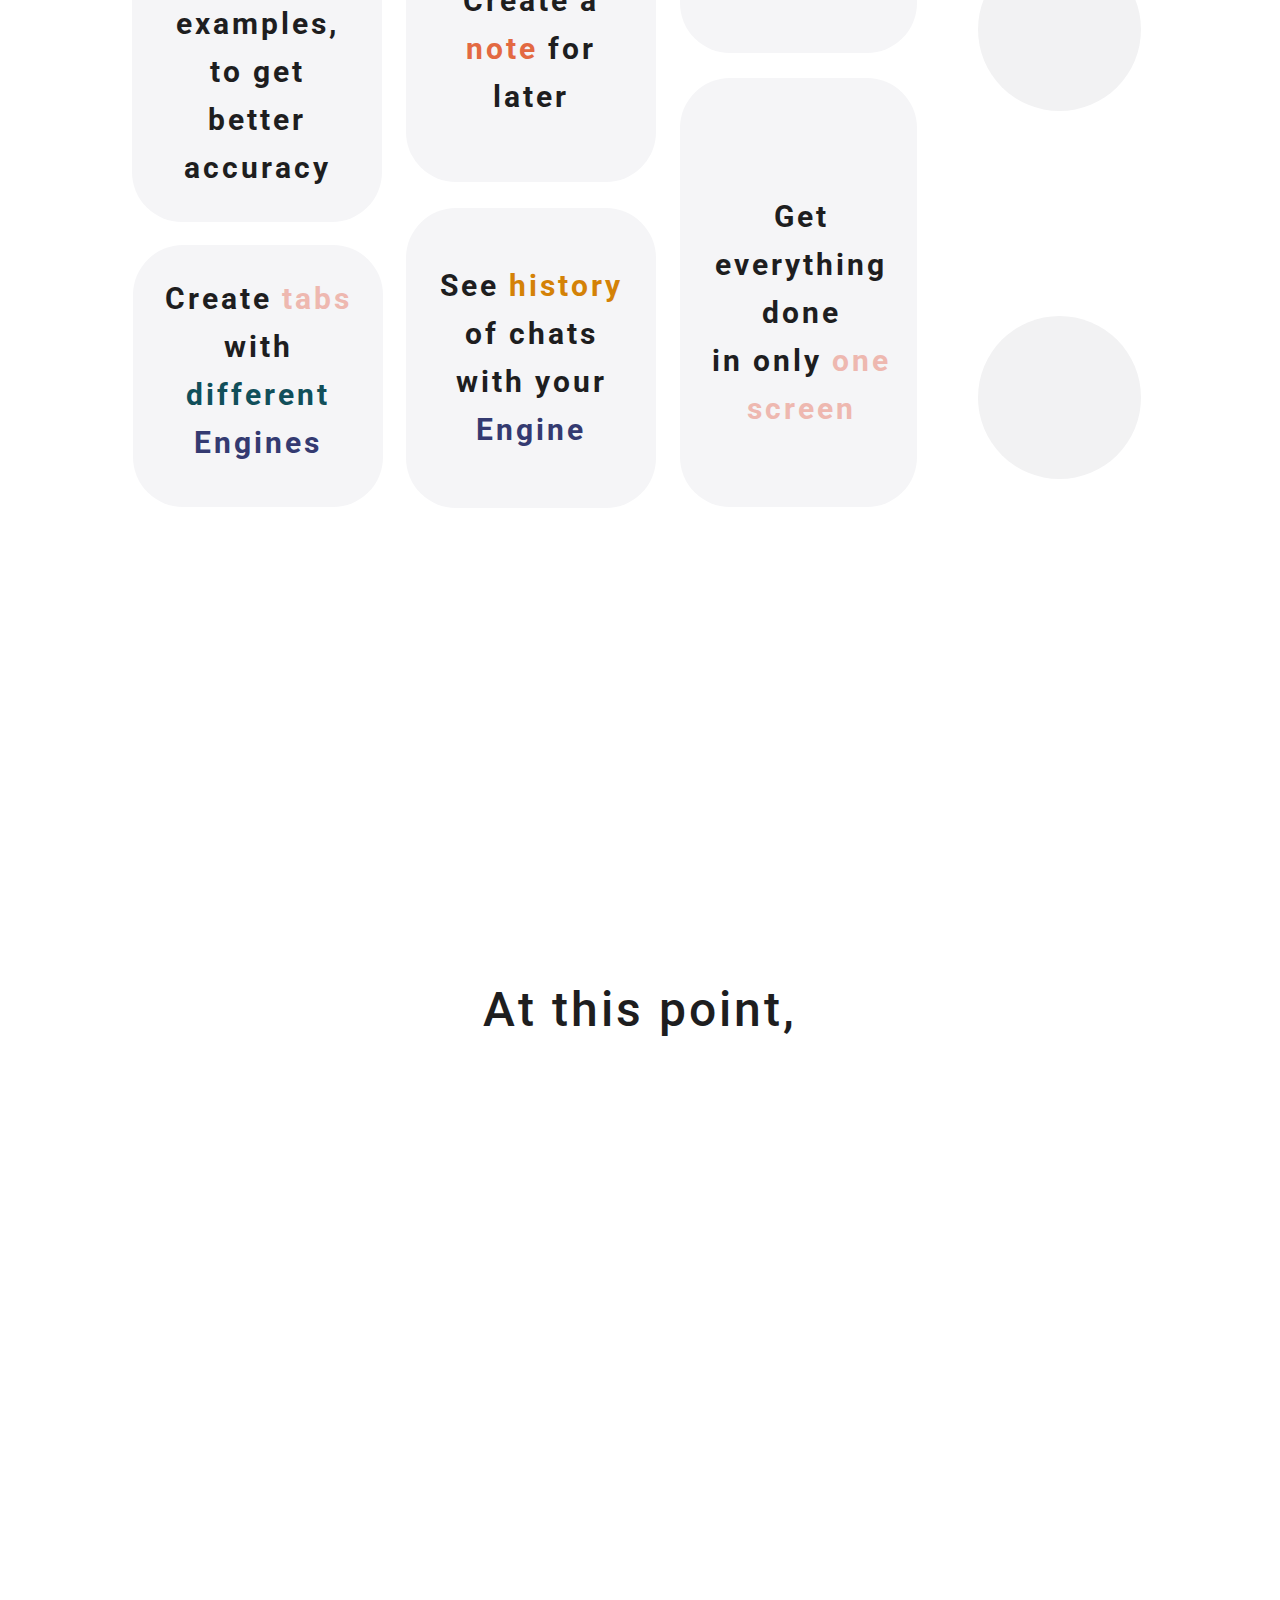
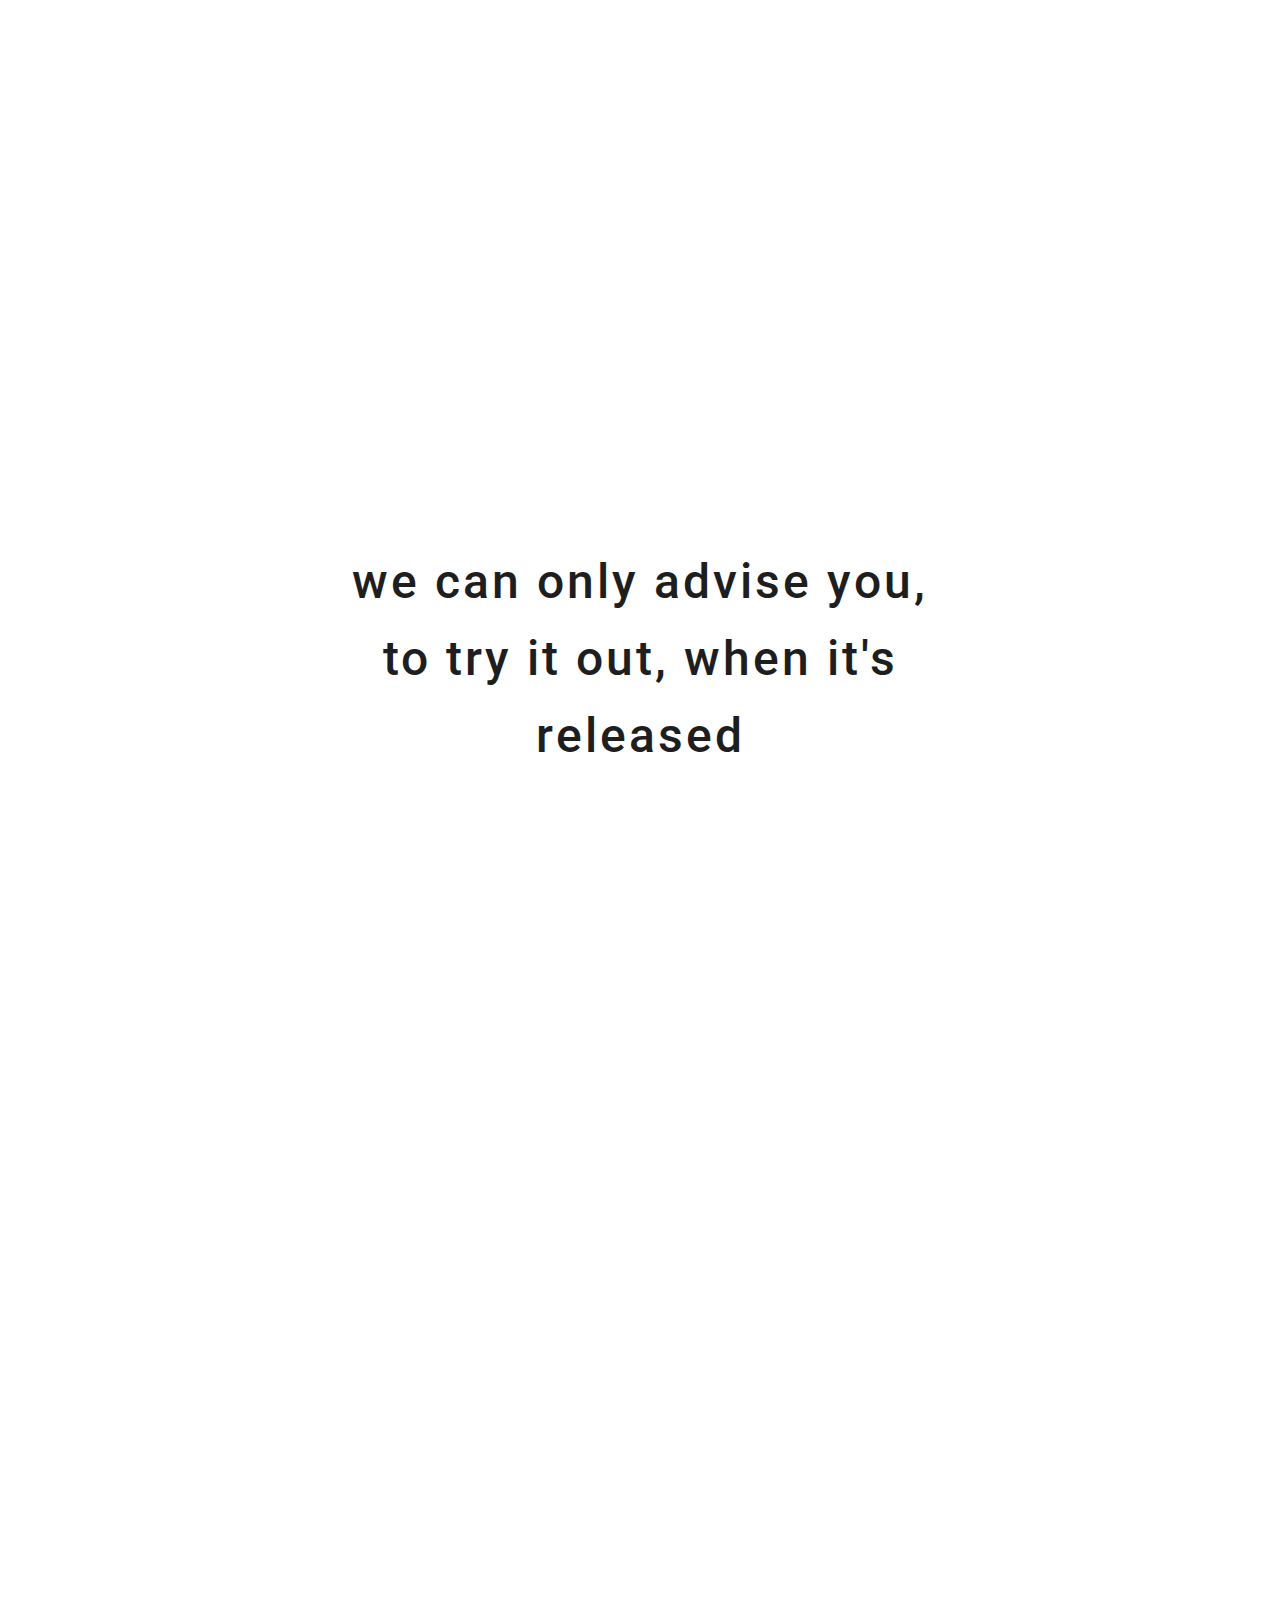
==== commit 56e17ade: "Add files via upload" ====
--- a/index.html
+++ b/index.html
@@ -361,7 +361,7 @@
           </span>
           <br>
         </p>
-        <div class="u-align-left u-container-style u-custom-color-3 u-expanded-width-lg u-expanded-width-md u-expanded-width-sm u-expanded-width-xs u-group u-radius-50 u-shape-round u-group-1">
+        <div class="u-align-left u-container-style u-custom-color-3 u-group u-radius-50 u-shape-round u-group-1">
           <div class="u-container-layout u-container-layout-1">
             <p class="u-align-center u-custom-font u-heading-font u-text u-text-custom-color-18 u-text-2">
               <span style="font-size: 3.75rem;">Bundle</span>
--- a/Page-1.css
+++ b/Page-1.css
@@ -1130,26 +1130,20 @@
   font-weight: 700;
   font-size: 3.75rem;
   line-height: 0.6;
-  margin: 27px 0 0;
+  width: 222px;
+  margin: 26px auto 0;
 }
 
 .u-section-9 .u-text-3 {
   font-size: 2.25rem;
   font-weight: 700;
   width: 574px;
-  margin: 48px auto 0;
+  margin: 95px auto 0;
 }
 
 @media (max-width: 1199px) {
-  .u-section-9 .u-sheet-1 {
-    min-height: 1726px;
-  }
-
   .u-section-9 .u-group-1 {
-    margin-top: 50px;
-    margin-right: initial;
-    margin-left: initial;
-    width: auto;
+    width: 940px;
     height: auto;
   }
 
@@ -1157,14 +1151,6 @@
     padding-top: 21px;
     padding-bottom: 21px;
   }
-
-  .u-section-9 .u-text-2 {
-    width: 275px;
-  }
-
-  .u-section-9 .u-text-3 {
-    margin-top: 49px;
-  }
 }
 
 @media (max-width: 991px) {
@@ -1172,75 +1158,40 @@
     width: 720px;
   }
 
-  .u-section-9 .u-text-2 {
-    margin-right: 200px;
-    margin-left: 217px;
+  .u-section-9 .u-group-1 {
+    width: 720px;
   }
 }
 
 @media (max-width: 767px) {
-  .u-section-9 .u-sheet-1 {
-    min-height: 1734px;
-  }
-
   .u-section-9 .u-text-1 {
-    width: auto;
-    margin-top: 57px;
-    margin-left: 0;
-    margin-right: 0;
+    width: 540px;
   }
 
   .u-section-9 .u-group-1 {
-    min-height: 1188px;
-    margin-top: 68px;
-    width: auto;
-    margin-right: initial;
-    margin-left: initial;
+    width: 540px;
   }
 
   .u-section-9 .u-container-layout-1 {
     padding: 0 10px;
   }
 
-  .u-section-9 .u-text-2 {
-    width: 290px;
-    margin-top: 42px;
-    margin-left: 0;
-    margin-right: 0;
-  }
-
   .u-section-9 .u-text-3 {
-    width: auto;
-    margin-top: 50px;
-    margin-left: 0;
-    margin-right: 0;
+    width: 520px;
   }
 }
 
 @media (max-width: 575px) {
-  .u-section-9 .u-sheet-1 {
-    min-height: 2583px;
-  }
-
   .u-section-9 .u-text-1 {
-    margin-top: 302px;
+    width: 340px;
   }
 
   .u-section-9 .u-group-1 {
-    min-height: 1842px;
-    width: auto;
-    margin-right: initial;
-    margin-left: initial;
-  }
-
-  .u-section-9 .u-text-2 {
-    width: 264px;
+    width: 340px;
   }
 
   .u-section-9 .u-text-3 {
-    margin-top: 62px;
-    margin-left: 24px;
-    margin-right: 24px;
+    width: 320px;
   }
 } .u-section-10 {
   background-image: none;
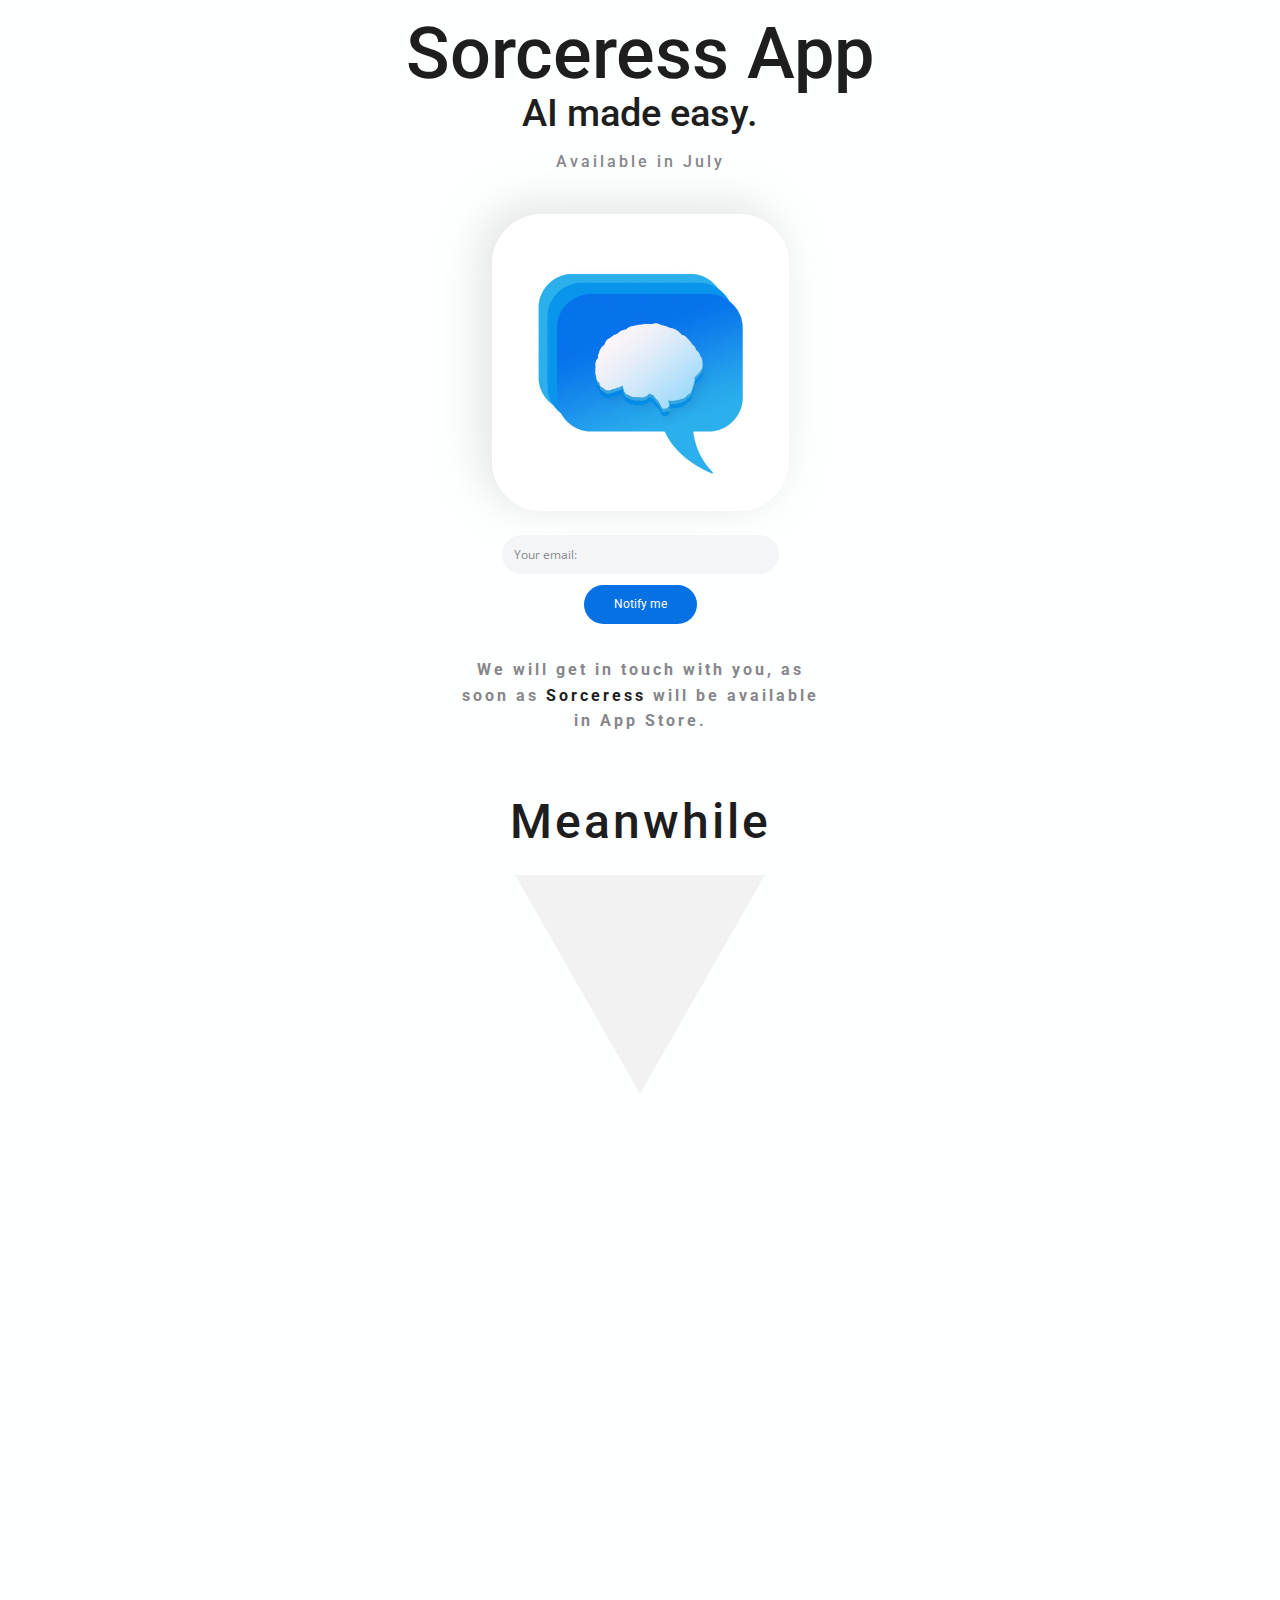
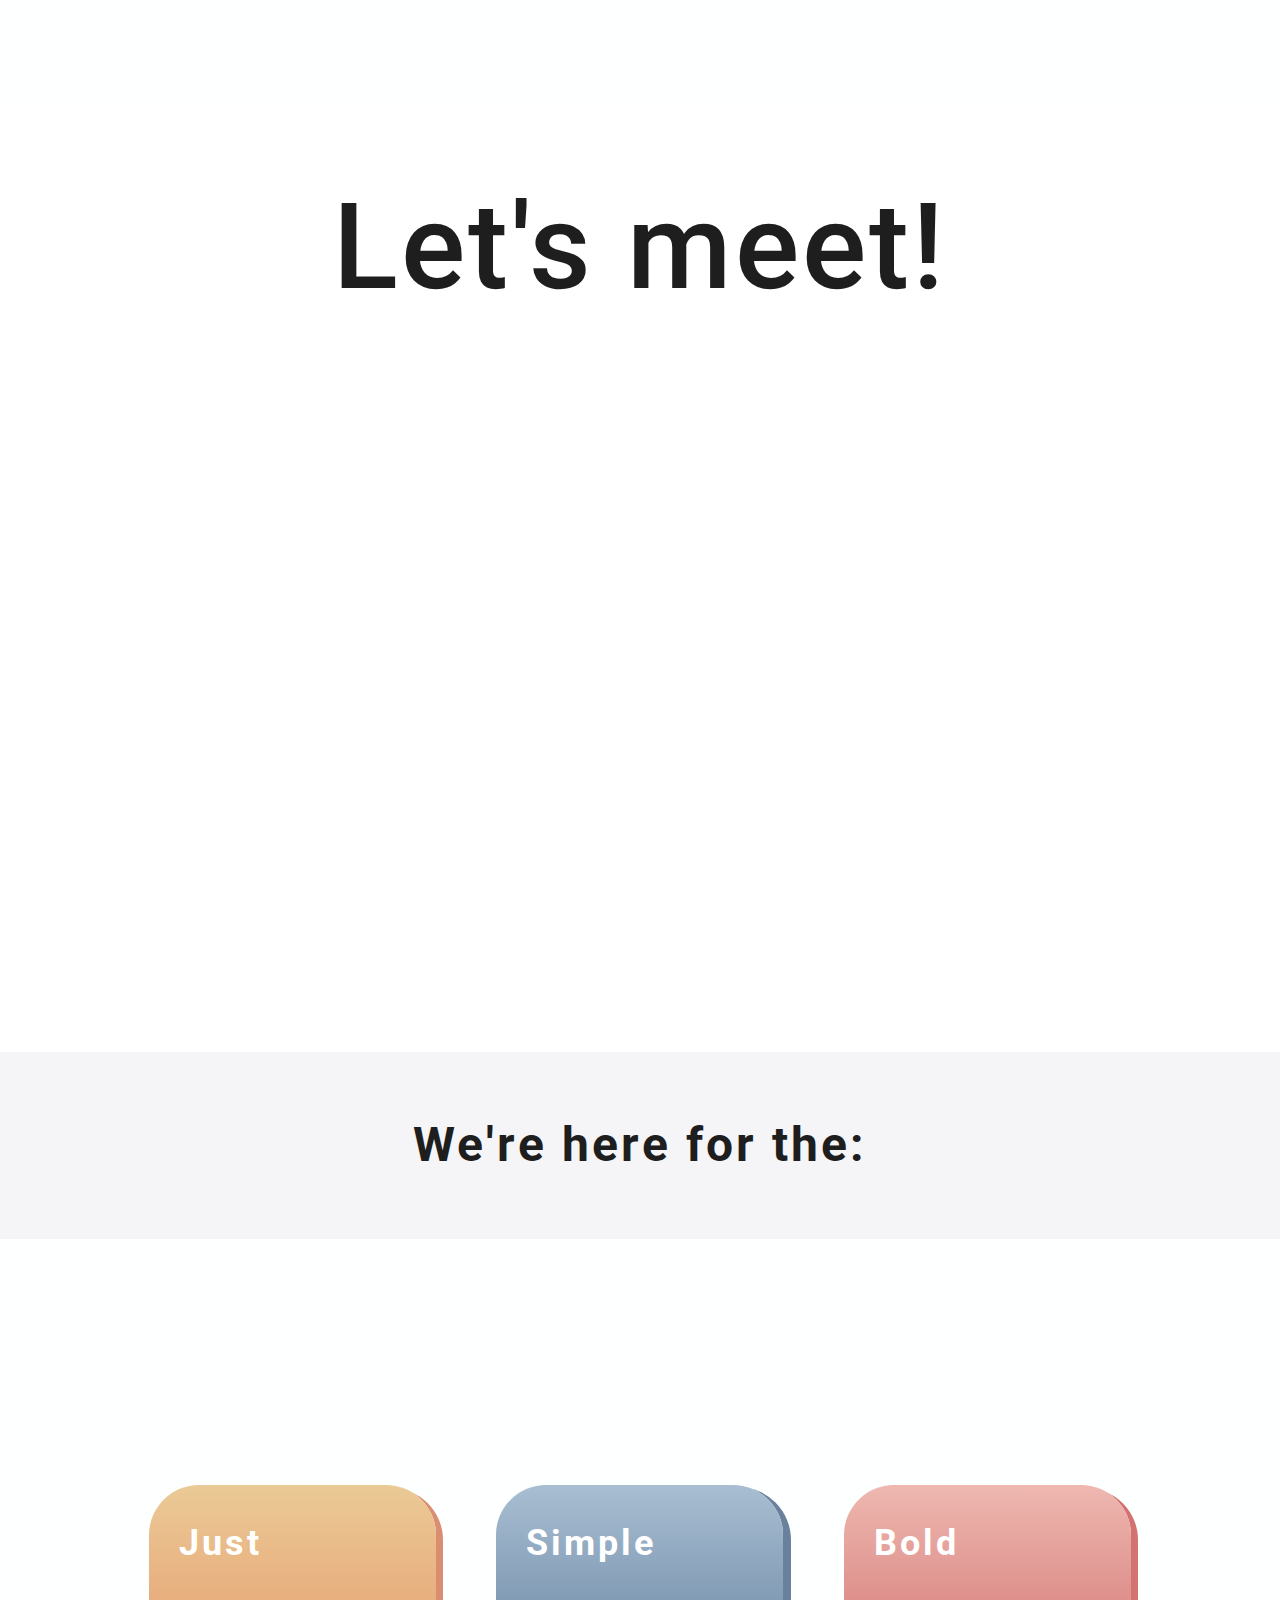
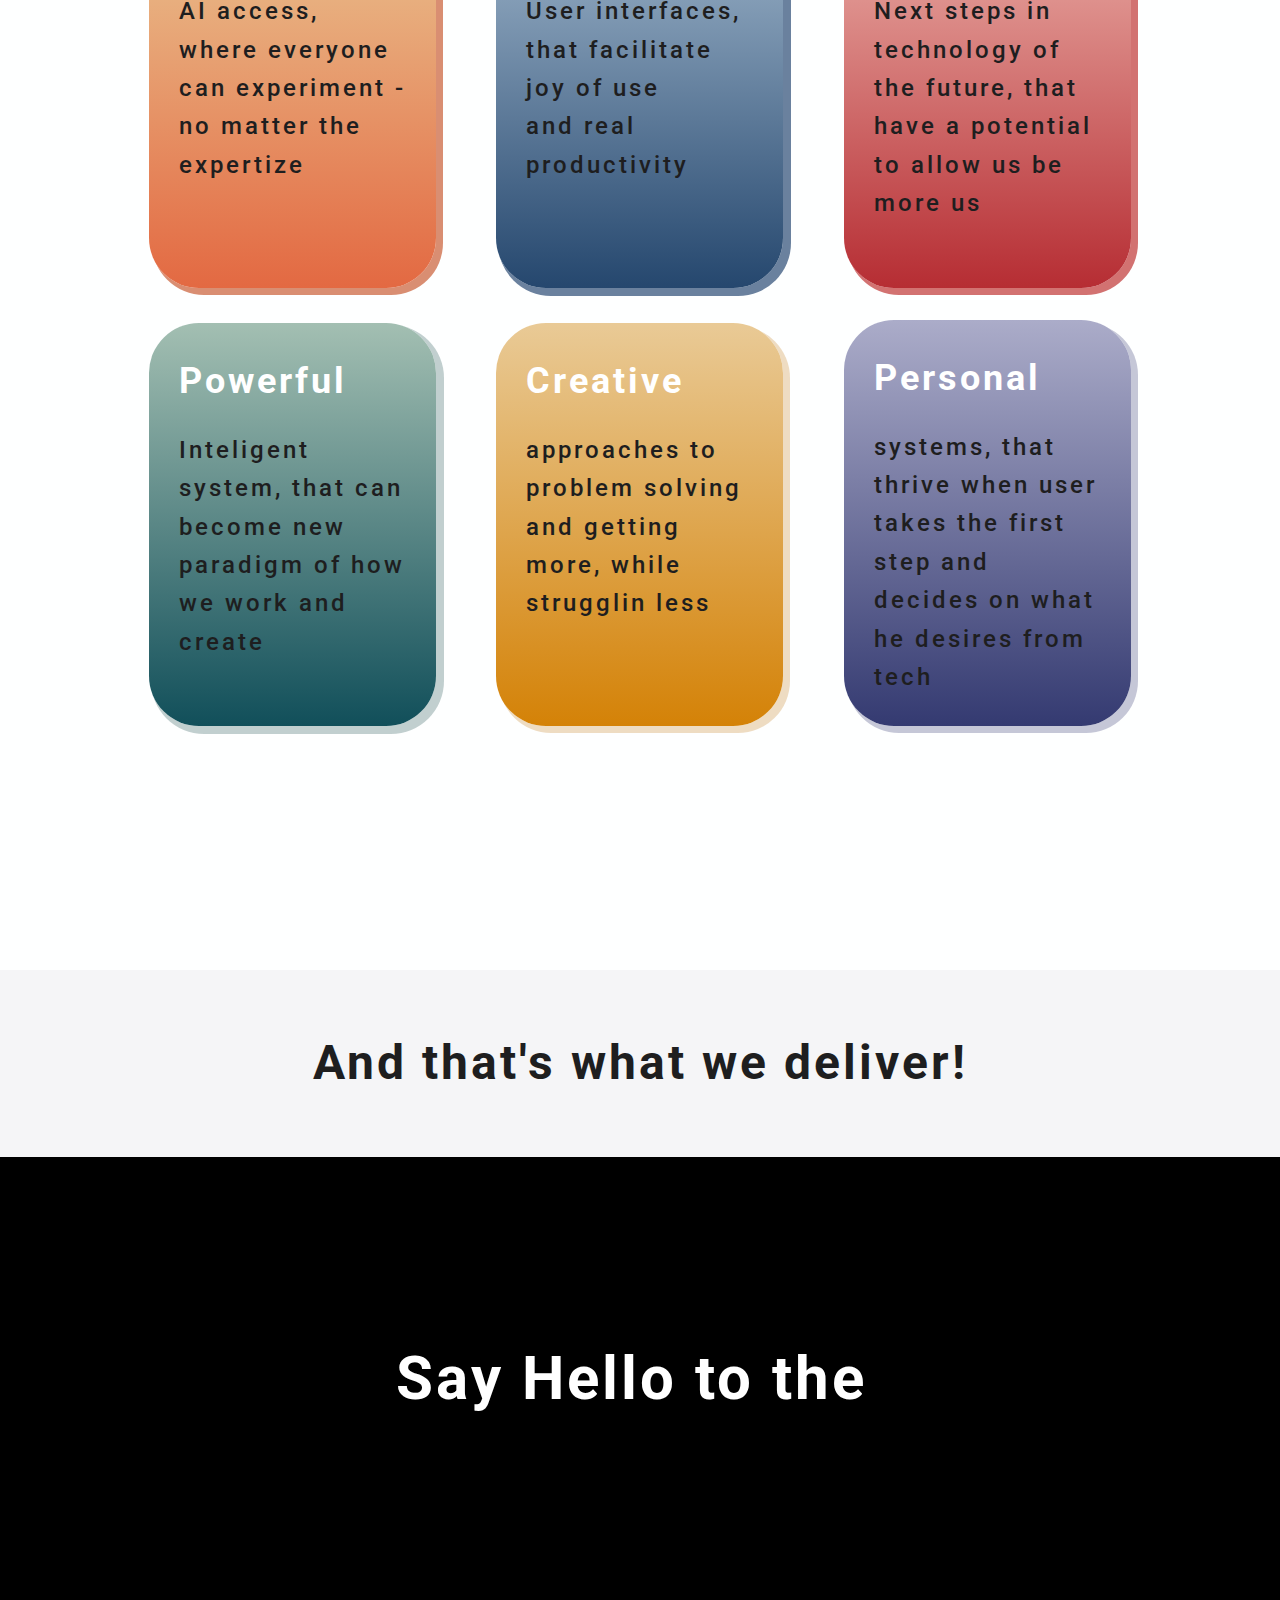
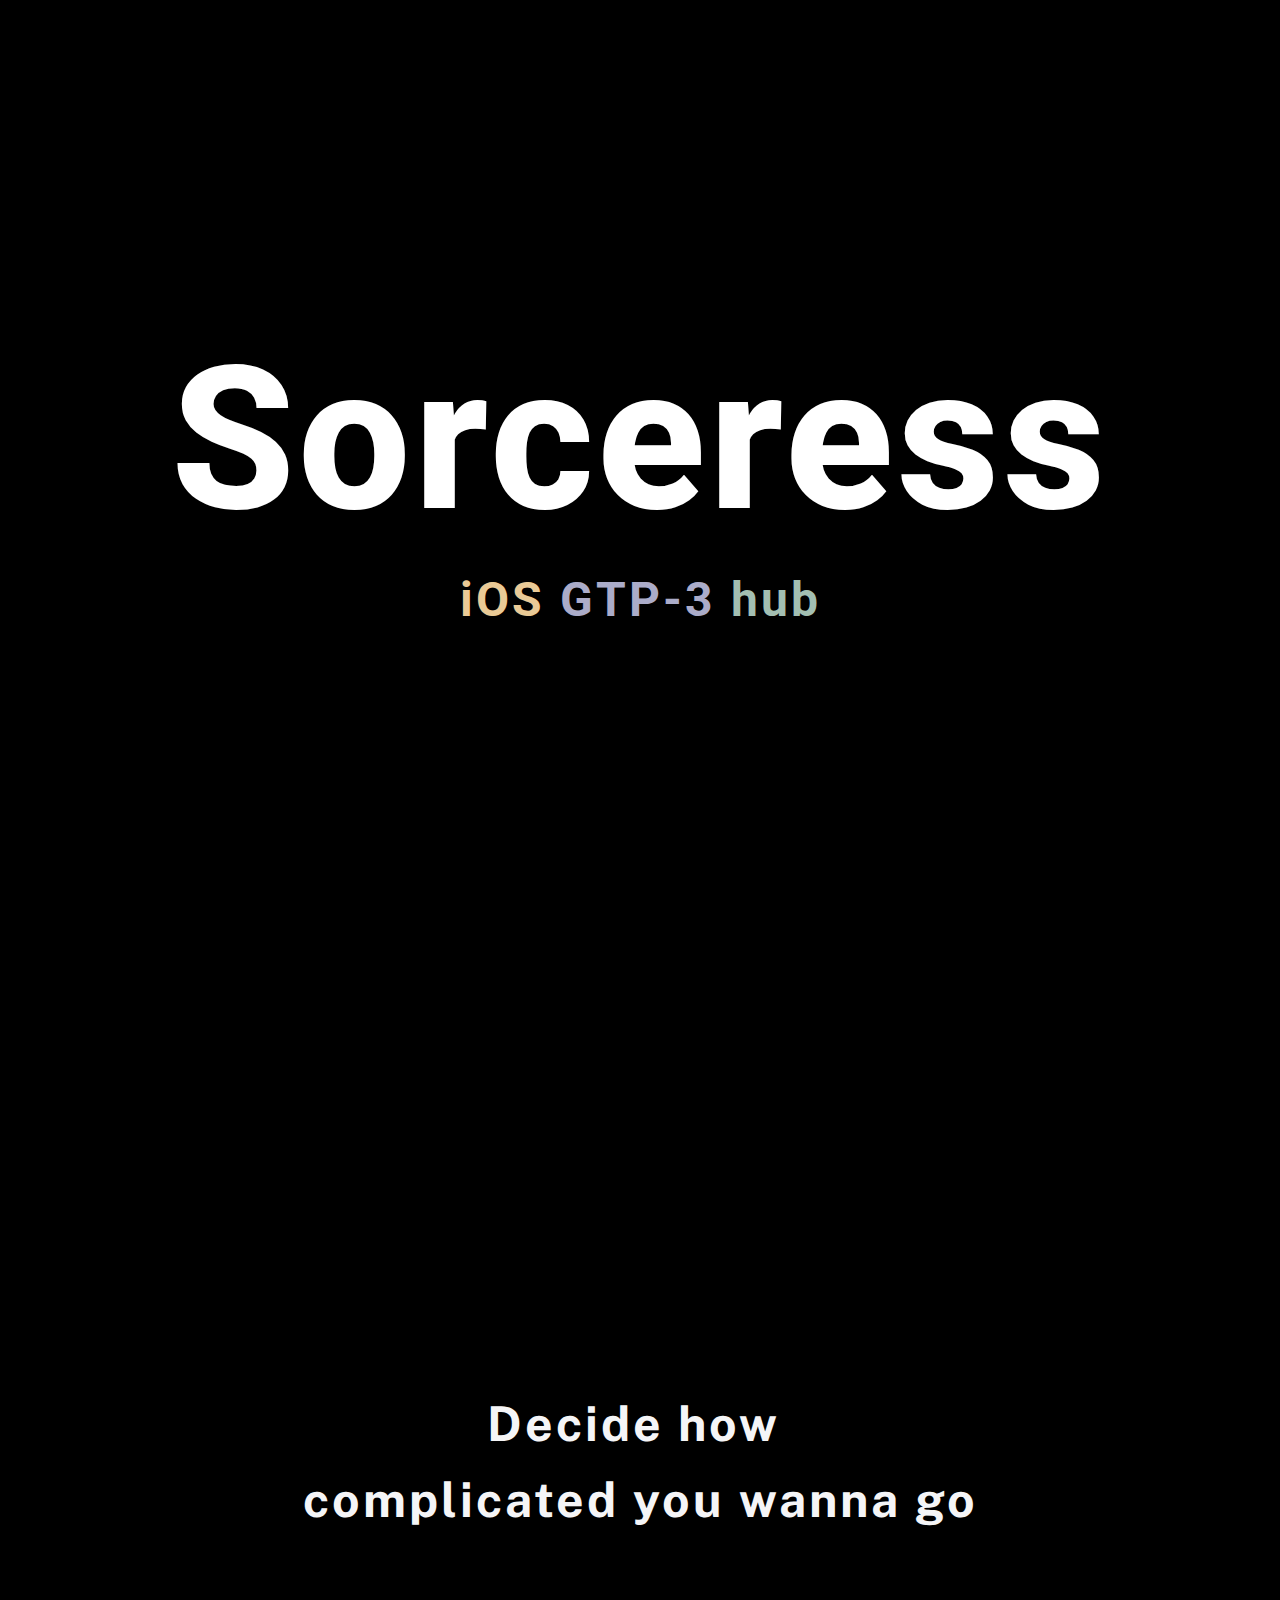
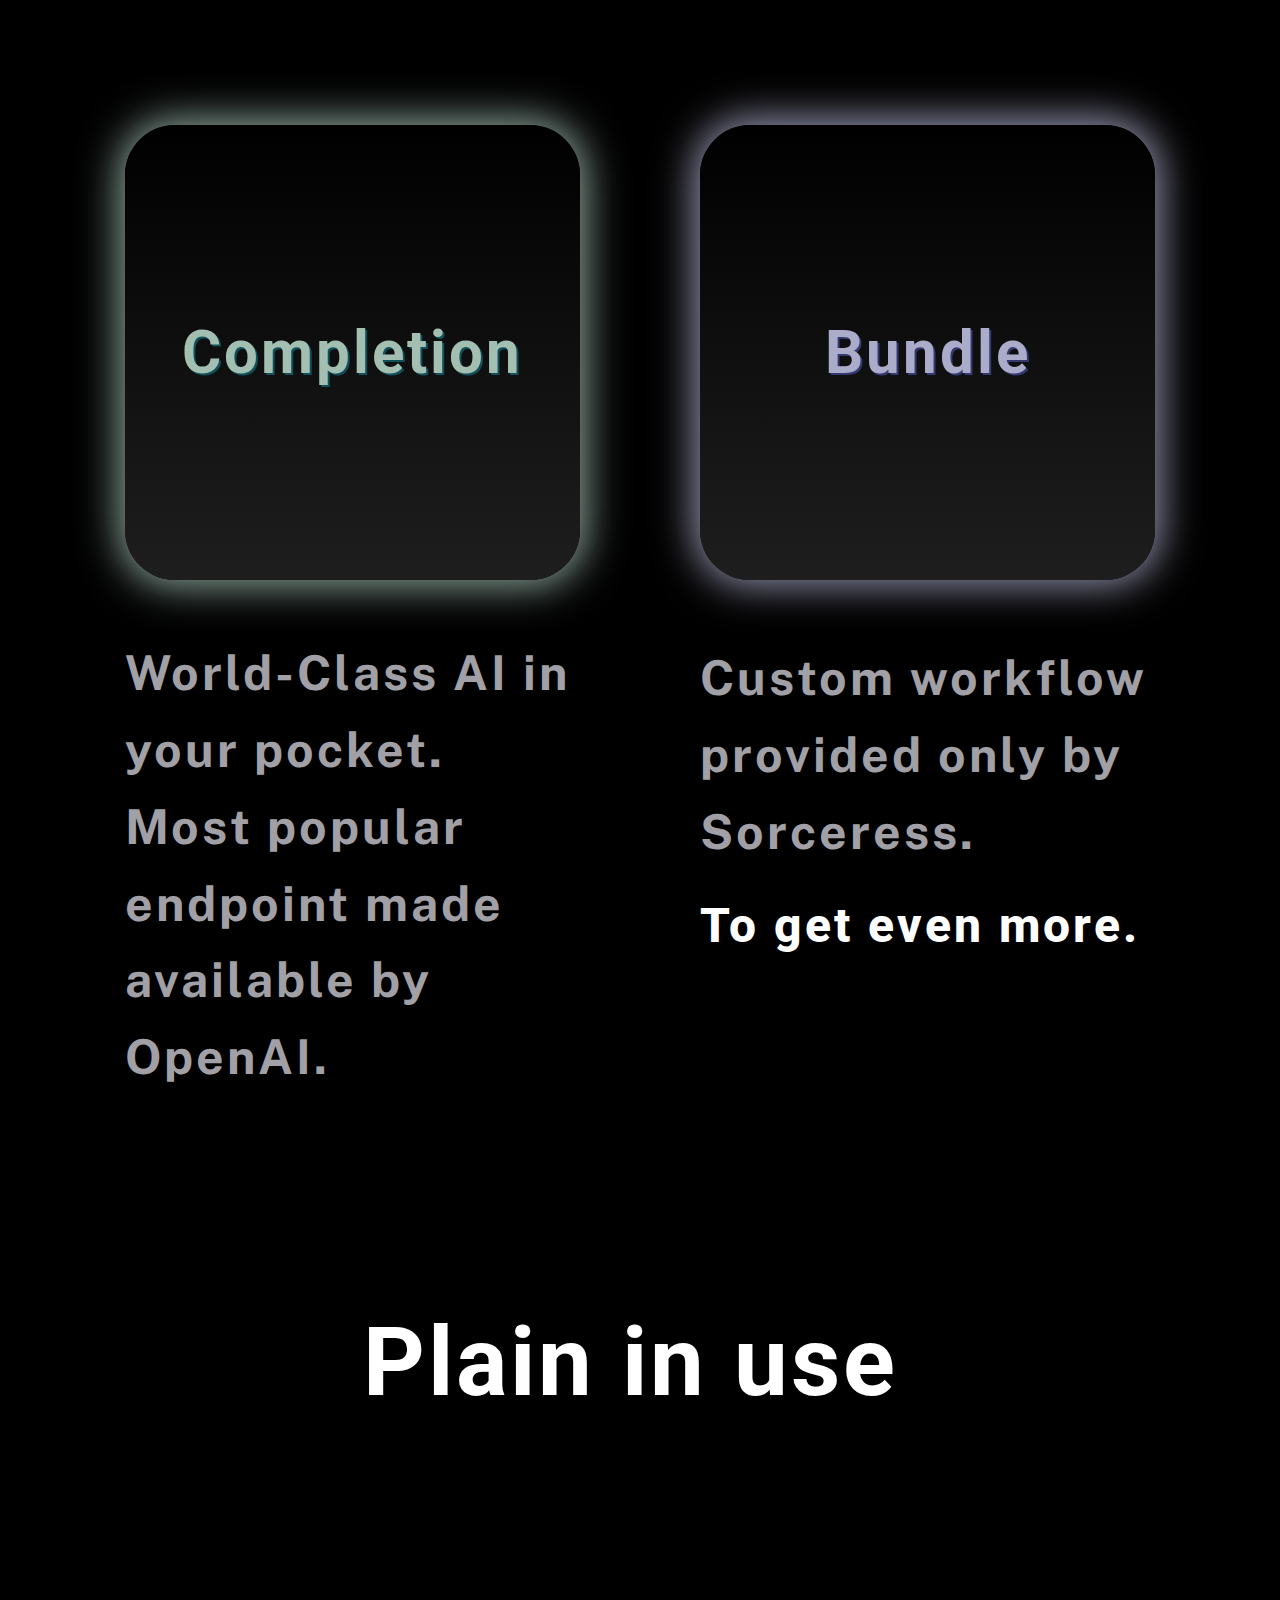
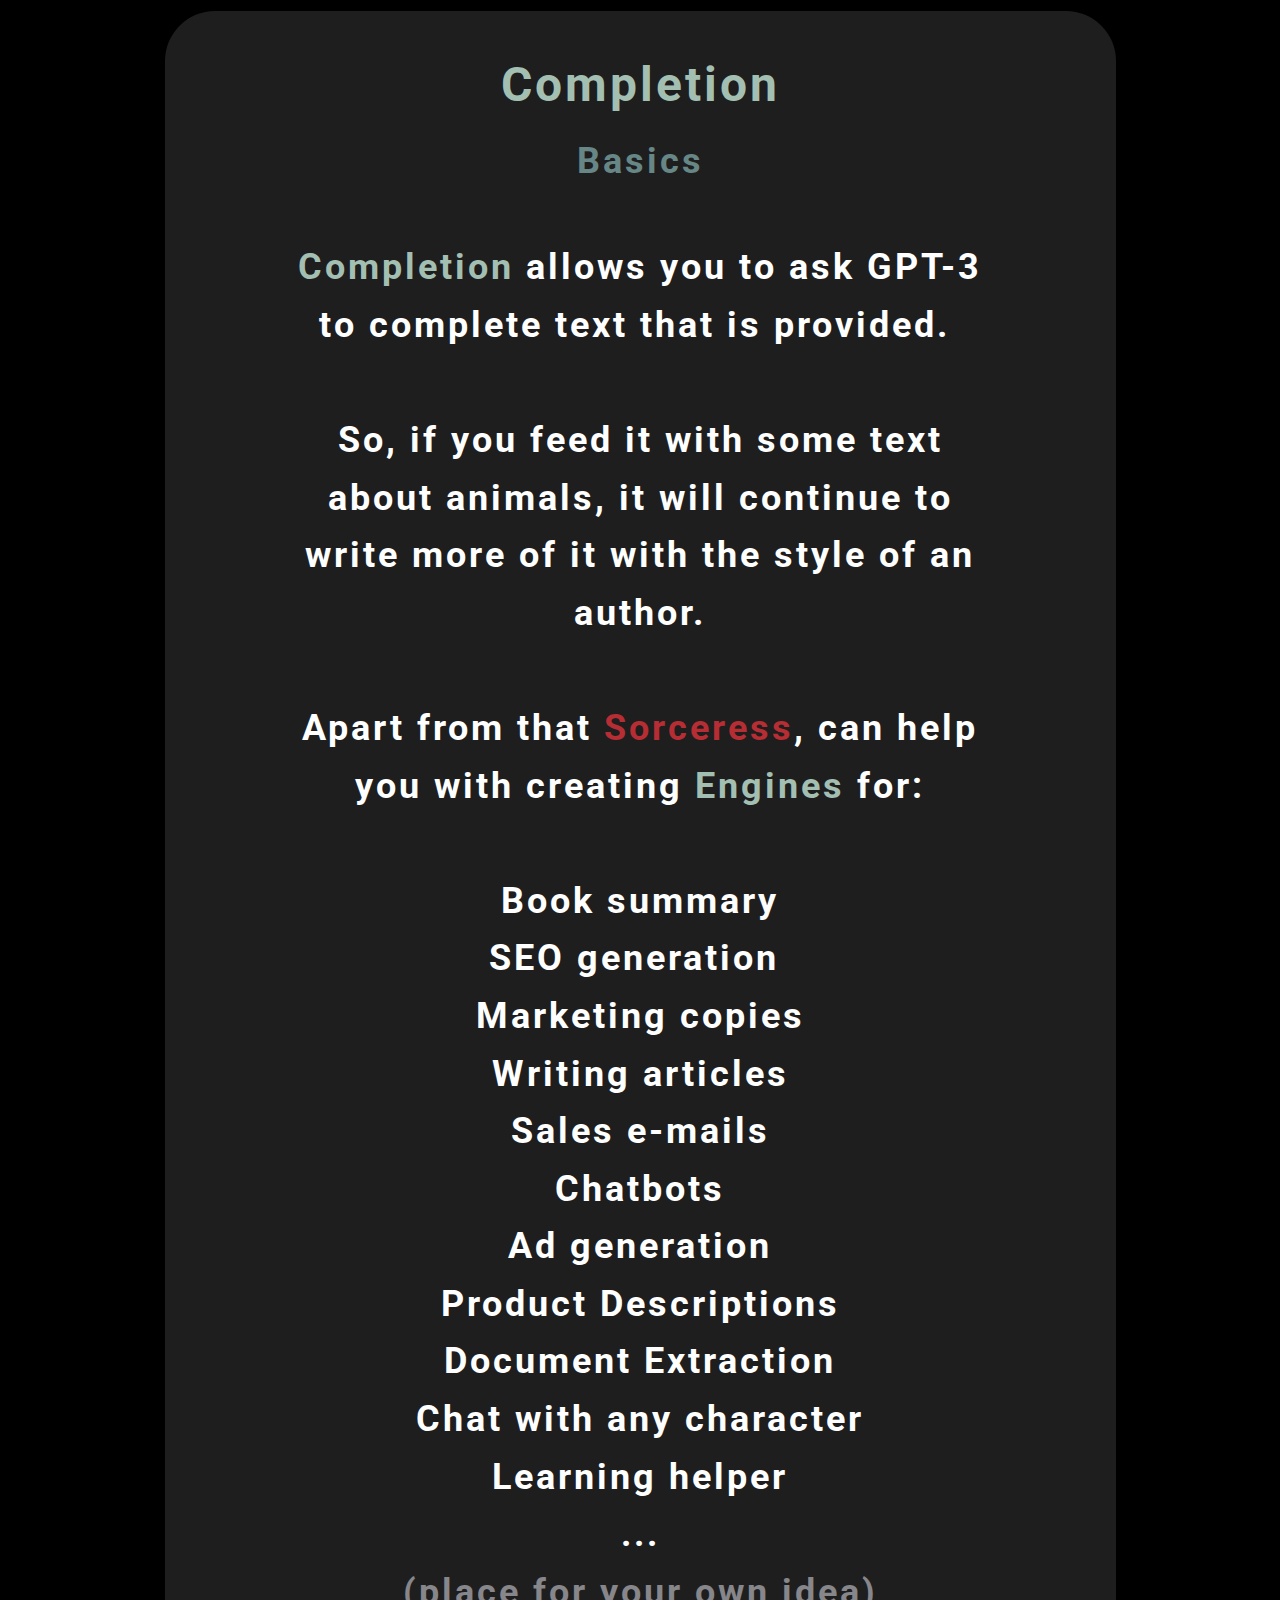
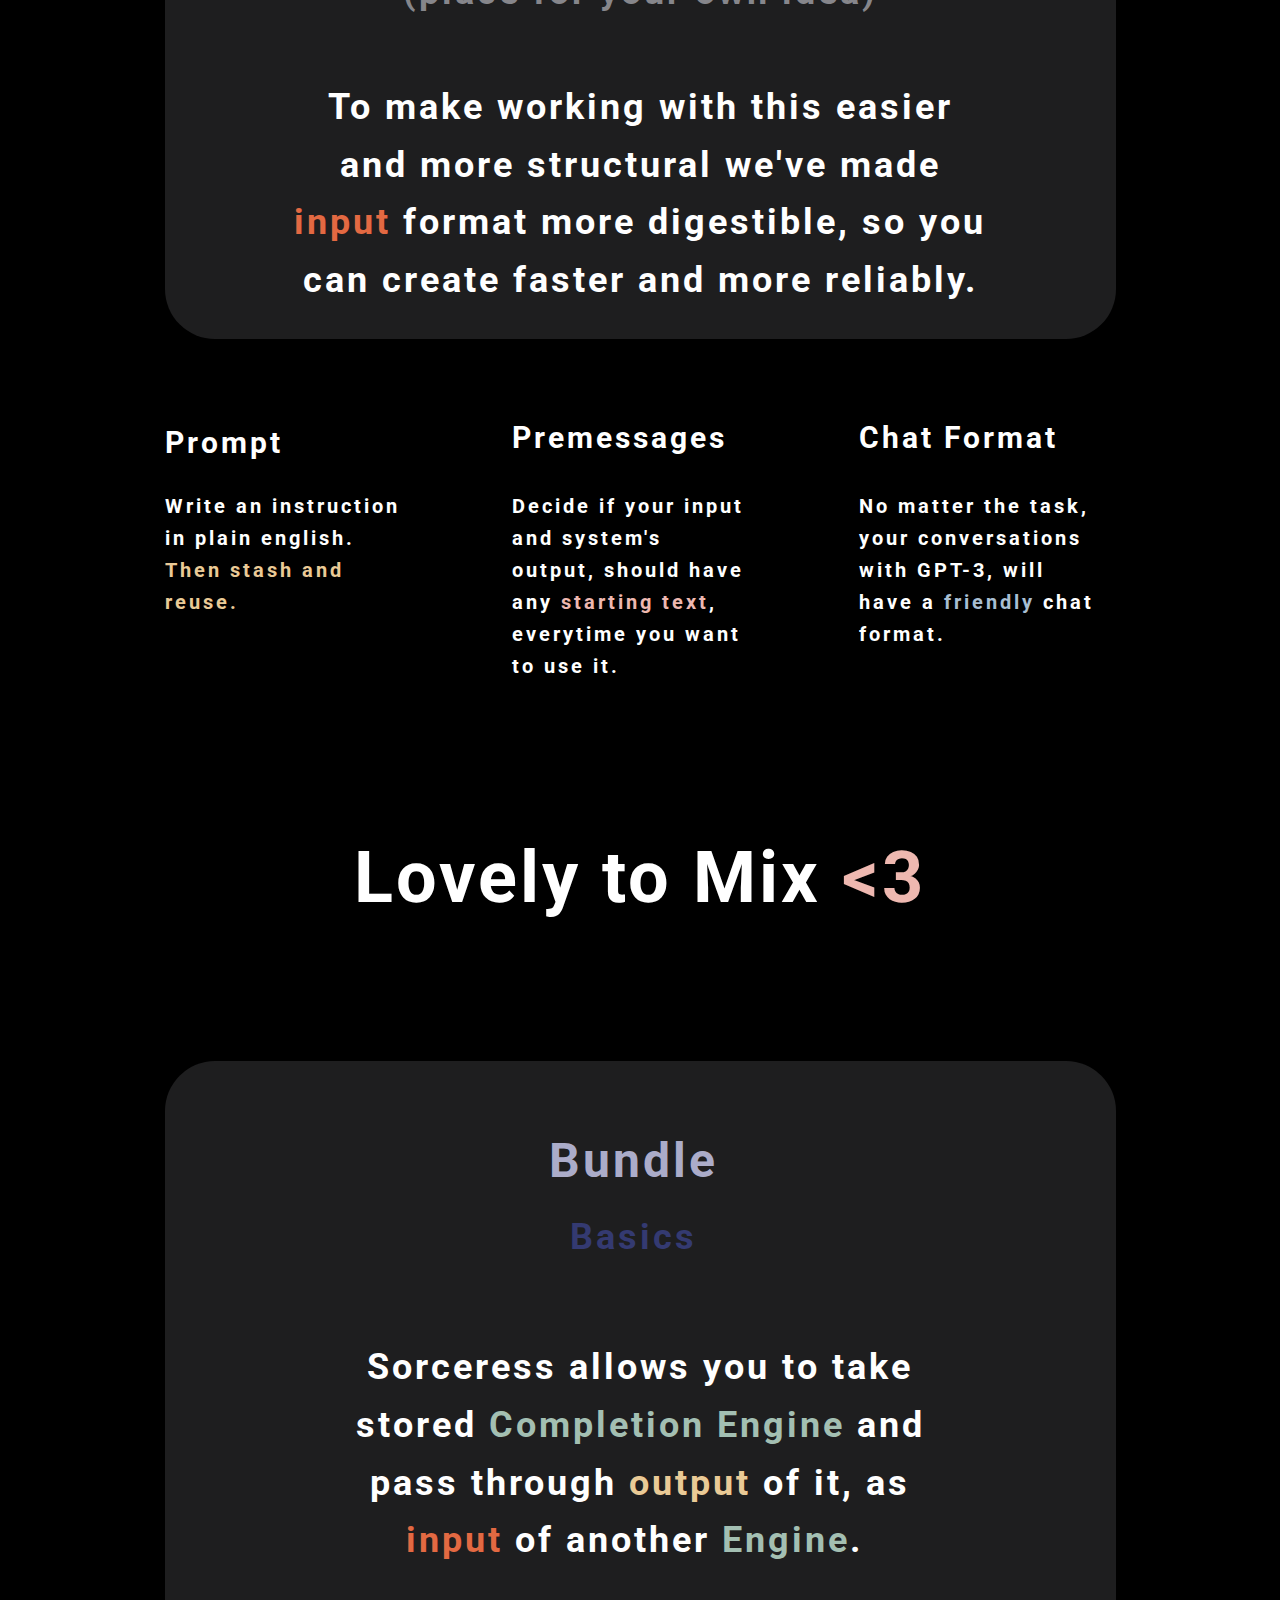
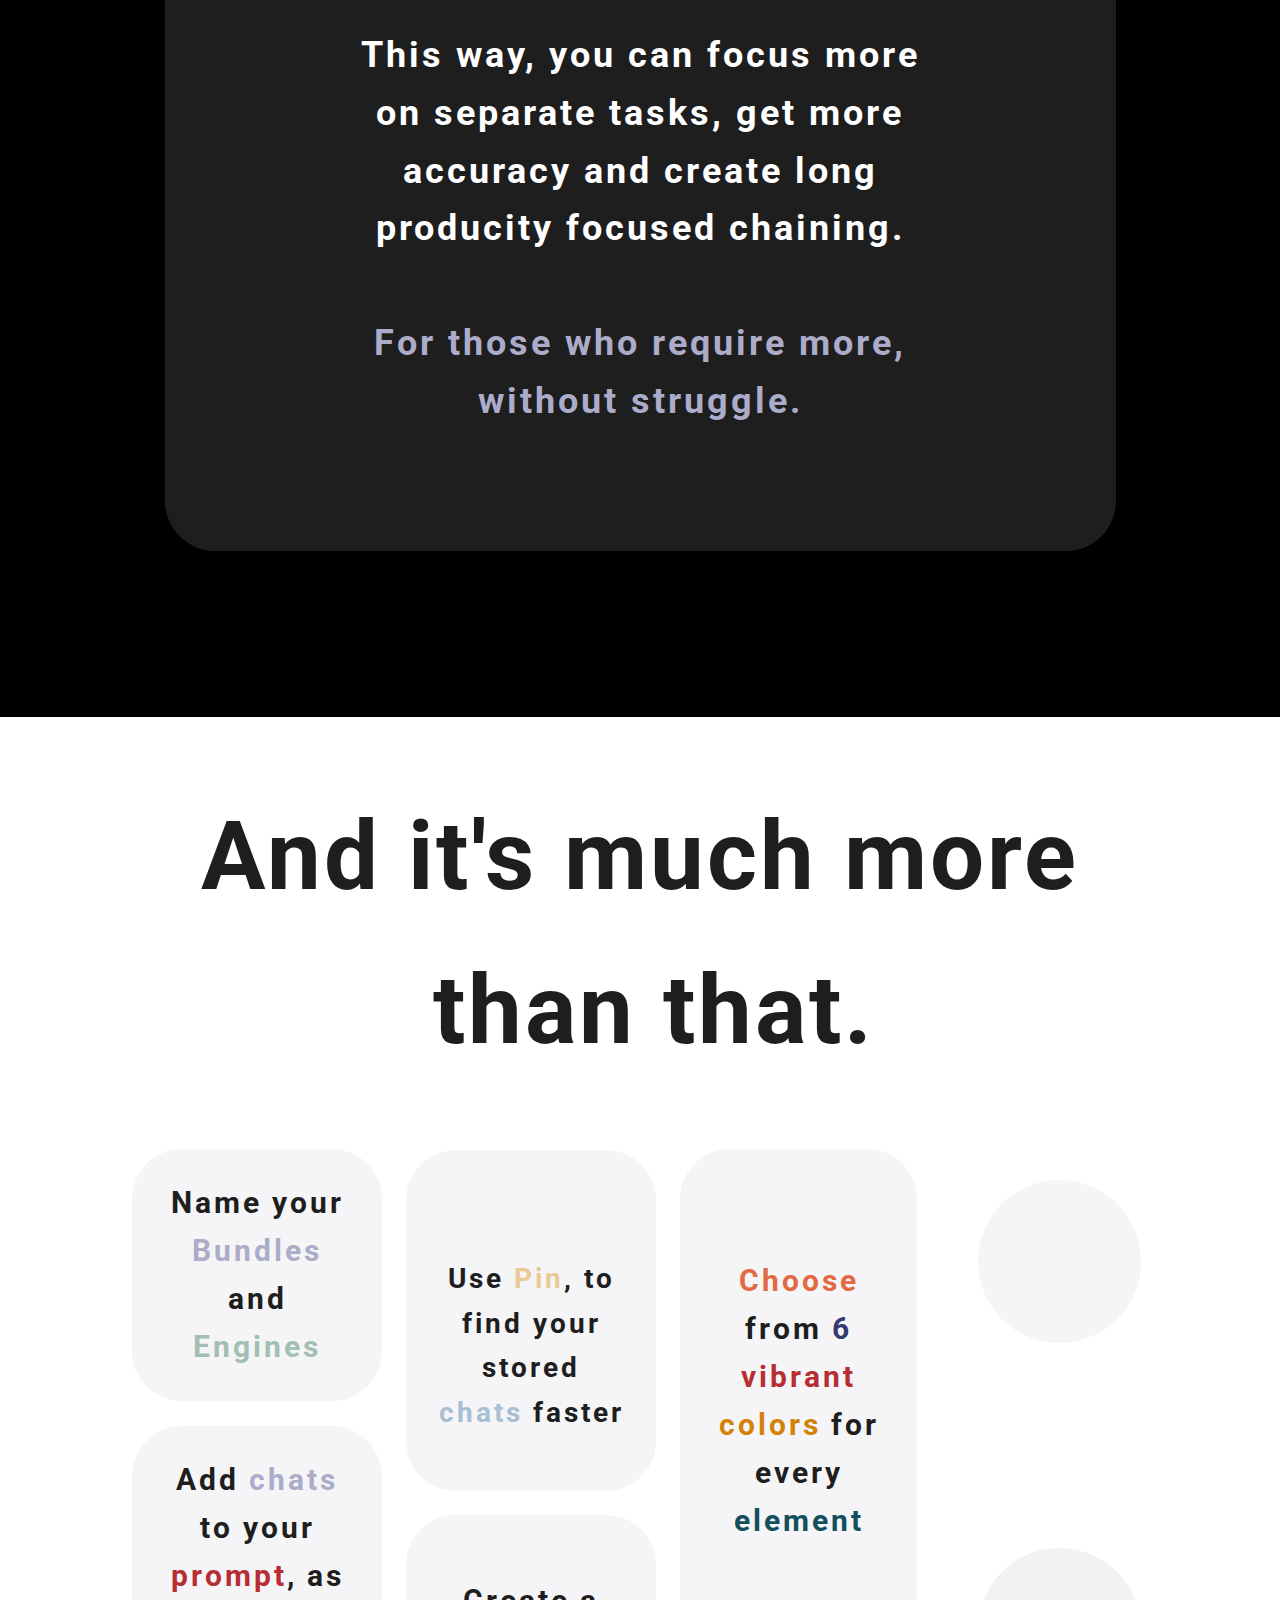
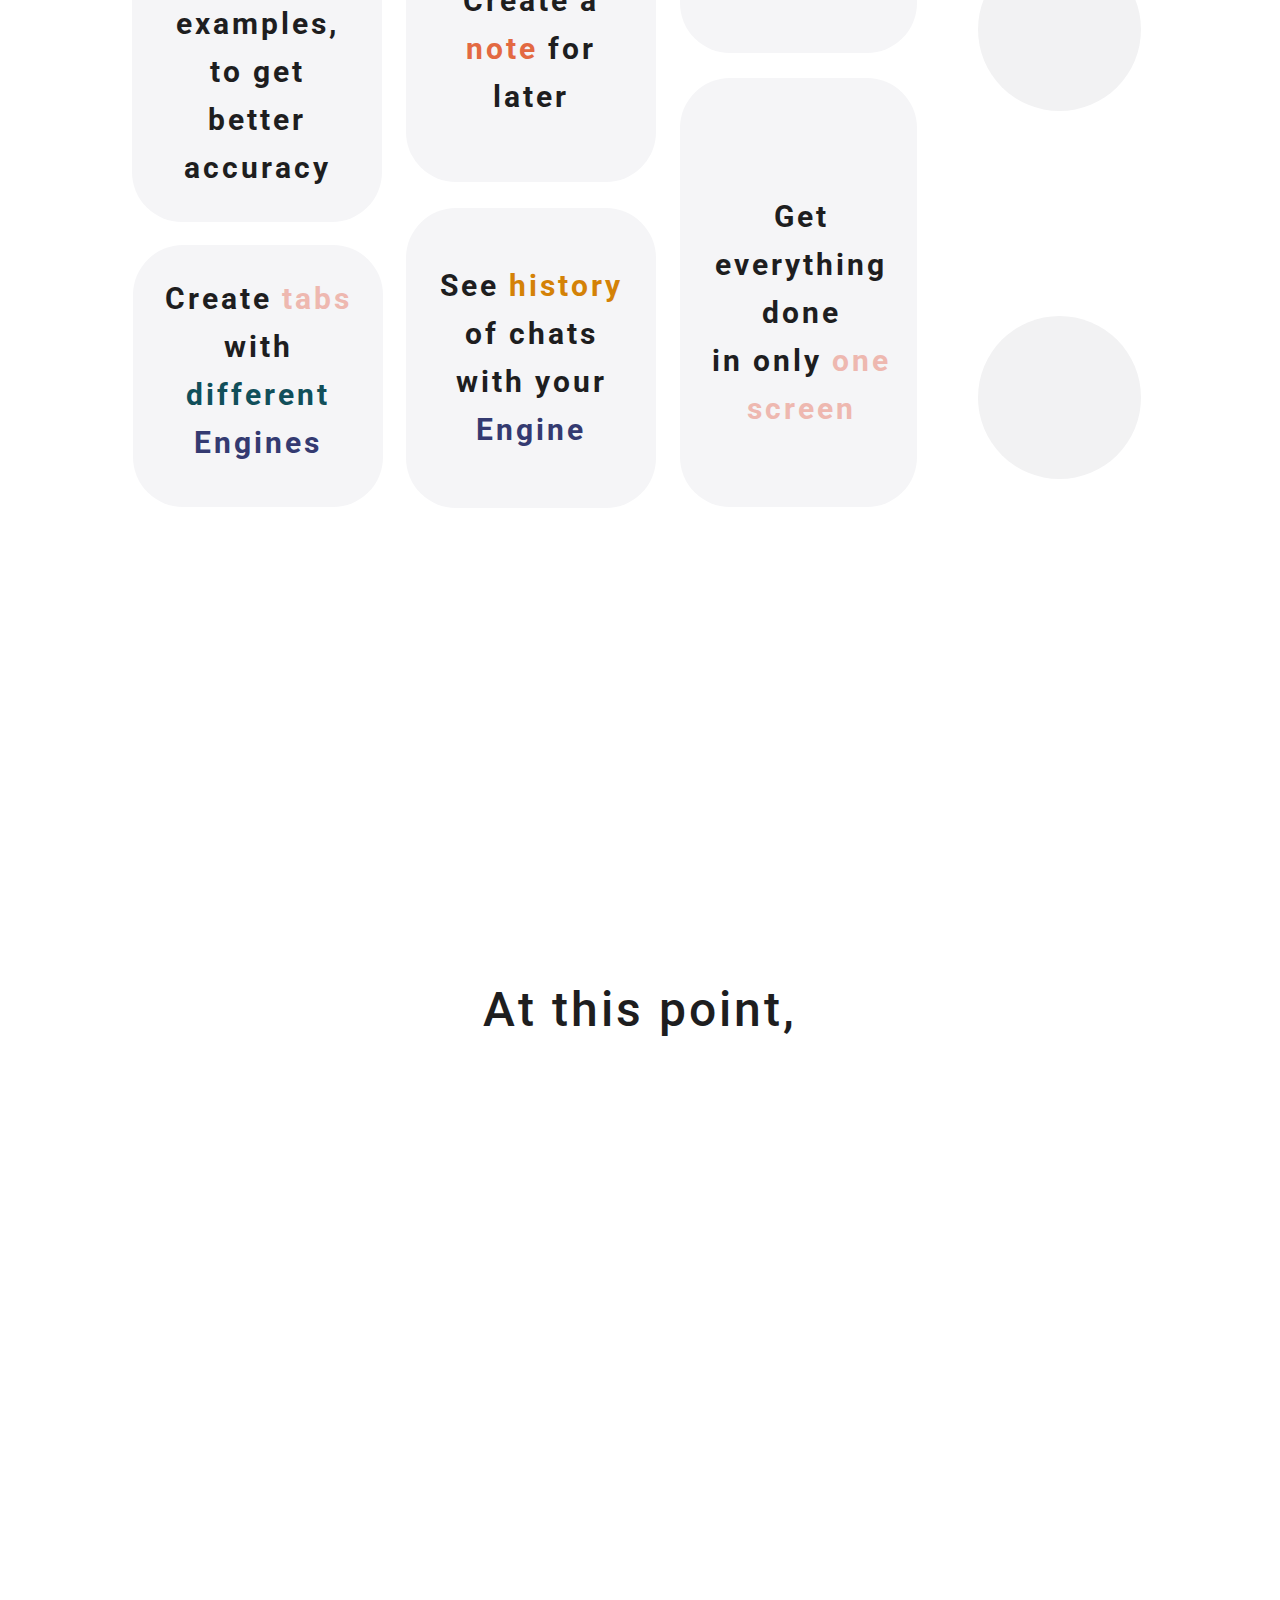
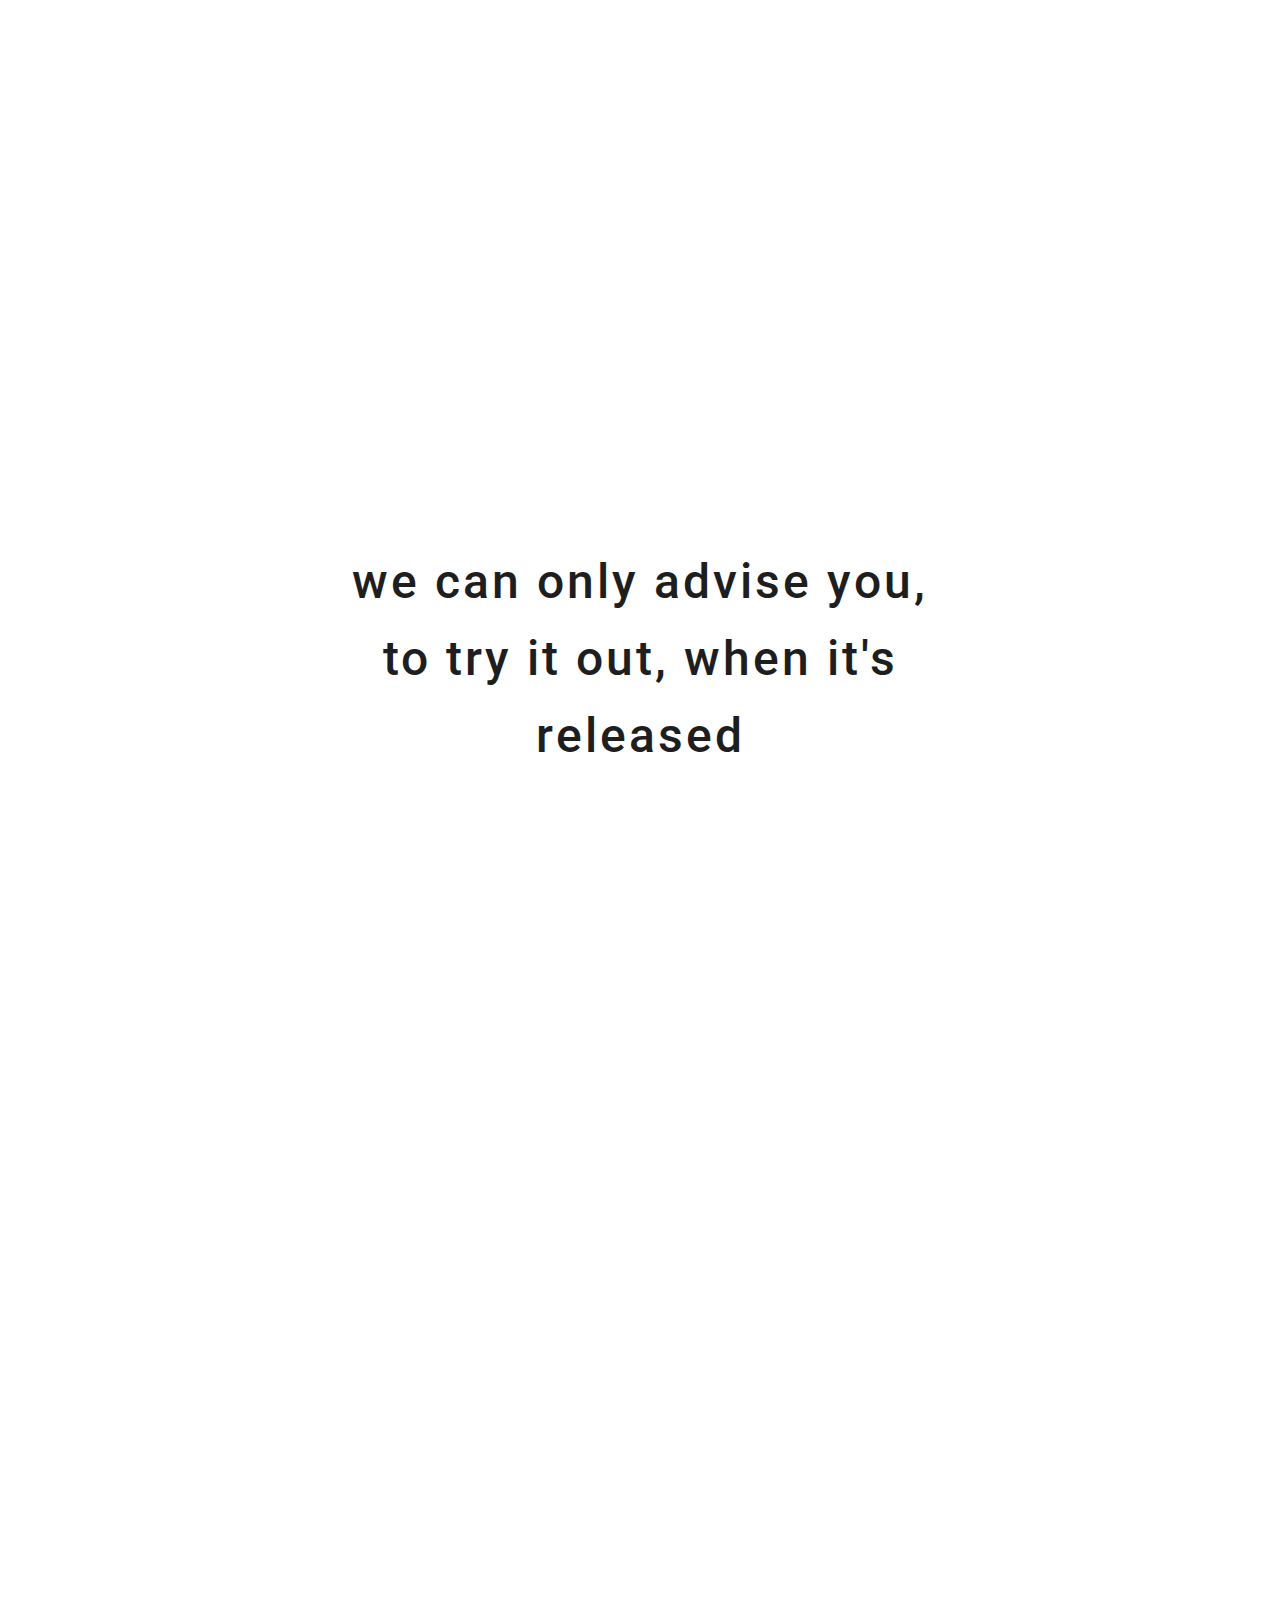
==== commit cc162a0a: "Add files via upload" ====
--- a/index.html
+++ b/index.html
@@ -363,16 +363,12 @@
         </p>
         <div class="u-align-left u-container-style u-custom-color-3 u-group u-radius-50 u-shape-round u-group-1">
           <div class="u-container-layout u-container-layout-1">
-            <p class="u-align-center u-custom-font u-heading-font u-text u-text-custom-color-18 u-text-2">
-              <span style="font-size: 3.75rem;">Bundle</span>
-              <span class="u-text-custom-color-25">
-                <span style="font-size: 3rem;">
-                  <br>
-                </span>
+            <p class="u-align-center u-custom-font u-heading-font u-text u-text-custom-color-8 u-text-2">
+              <span style="font-size: 3rem;" class="u-text-custom-color-18">Bundle </span>
+              <span class="u-text-custom-color-19">
                 <br>
-                <br>
-                <span style="font-size: 3rem;">Basics</span>
               </span>
+              <span class="u-text-custom-color-19" style="font-size: 2.25rem;">Basics</span>
             </p>
             <p class="u-align-center u-custom-font u-heading-font u-text u-text-3">Sorceress allows you to take stored <span class="u-text-custom-color-8">Completion Engine</span> and pass through <span class="u-text-custom-color-10">output</span> of it, as <span class="u-text-custom-color-11">input</span> of another <span class="u-text-custom-color-8">Engine</span>.&nbsp;<br>
               <br>This way, you can focus more on separate tasks, get more accuracy and create long producity focused chaining.<br>
--- a/Page-1.css
+++ b/Page-1.css
@@ -1117,9 +1117,9 @@
 
 .u-section-9 .u-group-1 {
   width: 951px;
-  min-height: 1091px;
+  min-height: 1090px;
   height: auto;
-  margin: 128px auto 60px;
+  margin: 126px auto 60px;
 }
 
 .u-section-9 .u-container-layout-1 {
@@ -1128,17 +1128,16 @@
 
 .u-section-9 .u-text-2 {
   font-weight: 700;
-  font-size: 3.75rem;
-  line-height: 0.6;
-  width: 222px;
-  margin: 26px auto 0;
+  font-size: 4.5rem;
+  line-height: 1;
+  margin: 26px 159px 0 145px;
 }
 
 .u-section-9 .u-text-3 {
   font-size: 2.25rem;
   font-weight: 700;
   width: 574px;
-  margin: 95px auto 0;
+  margin: 78px auto 0;
 }
 
 @media (max-width: 1199px) {
@@ -1151,6 +1150,11 @@
     padding-top: 21px;
     padding-bottom: 21px;
   }
+
+  .u-section-9 .u-text-2 {
+    margin-right: 153px;
+    margin-left: 140px;
+  }
 }
 
 @media (max-width: 991px) {
@@ -1161,6 +1165,11 @@
   .u-section-9 .u-group-1 {
     width: 720px;
   }
+
+  .u-section-9 .u-text-2 {
+    margin-right: 43px;
+    margin-left: 30px;
+  }
 }
 
 @media (max-width: 767px) {
@@ -1174,6 +1183,11 @@
 
   .u-section-9 .u-container-layout-1 {
     padding: 0 10px;
+  }
+
+  .u-section-9 .u-text-2 {
+    margin-right: 0;
+    margin-left: 0;
   }
 
   .u-section-9 .u-text-3 {
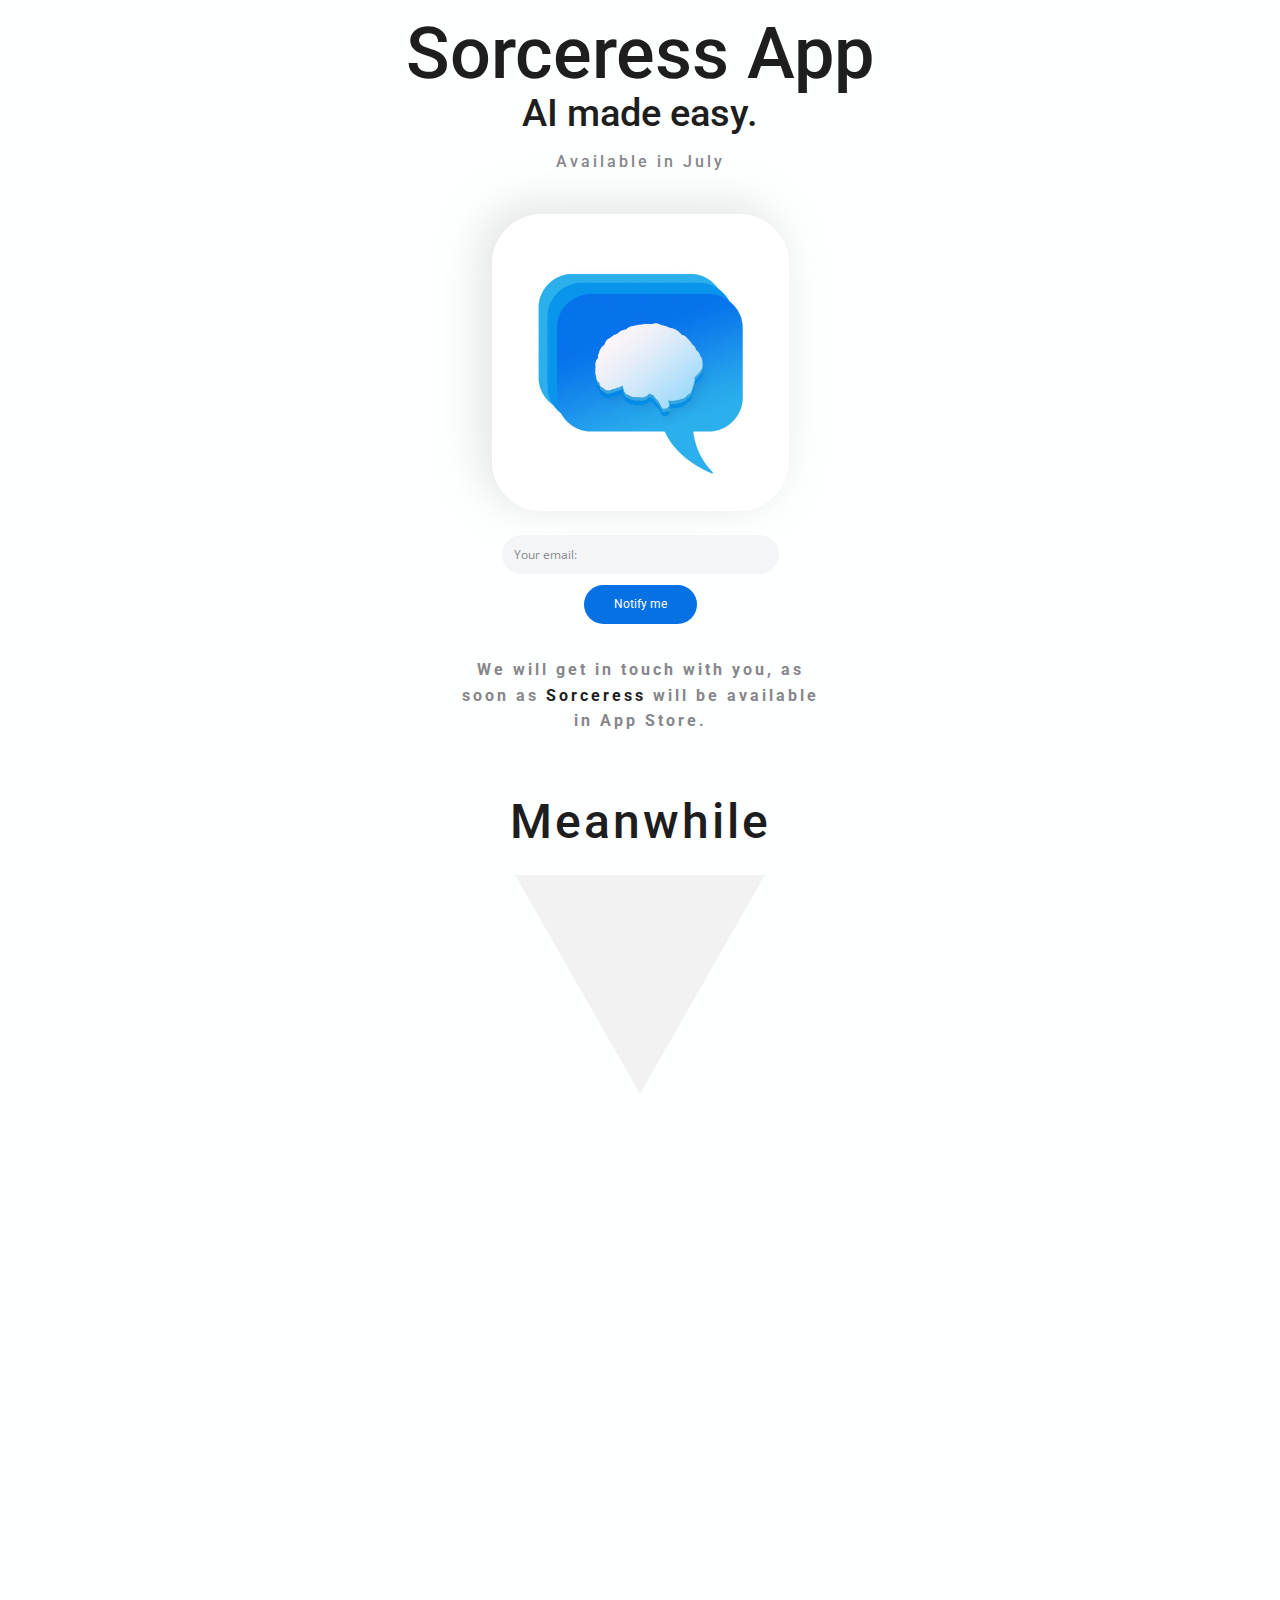
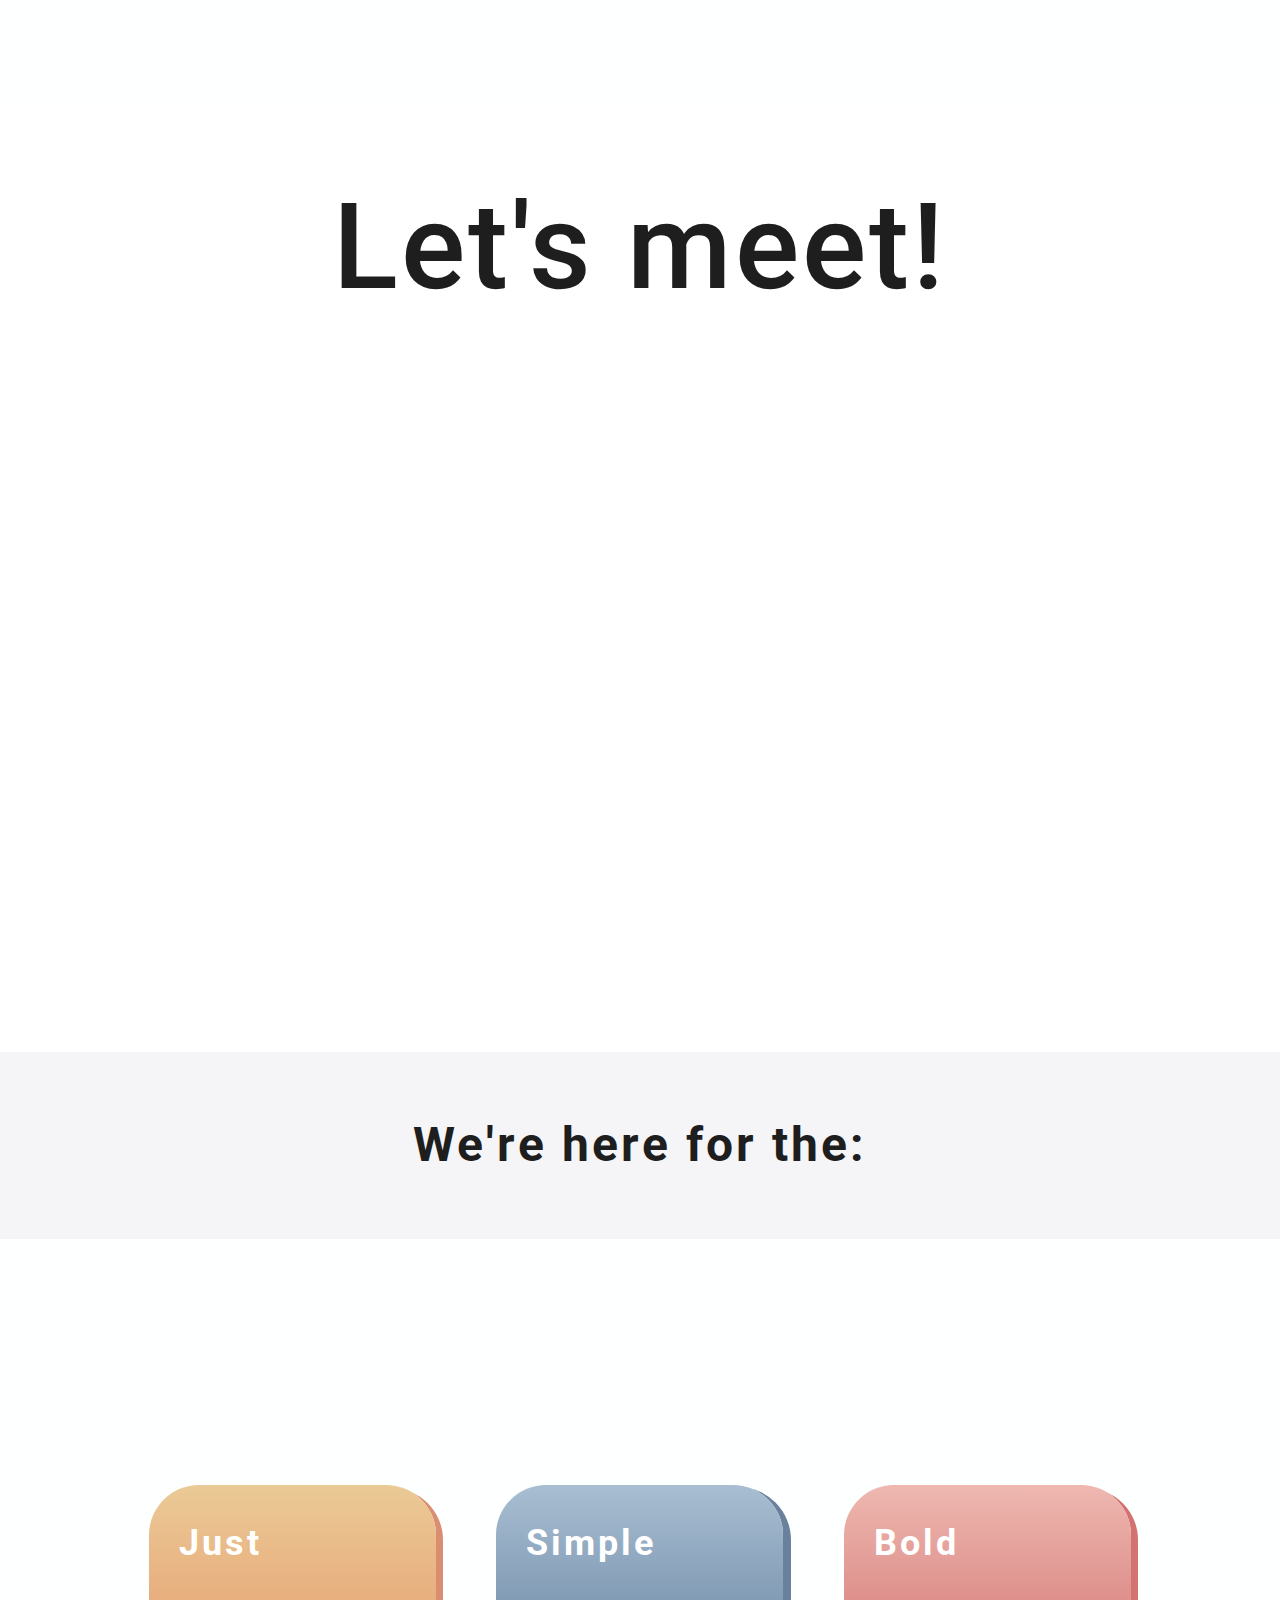
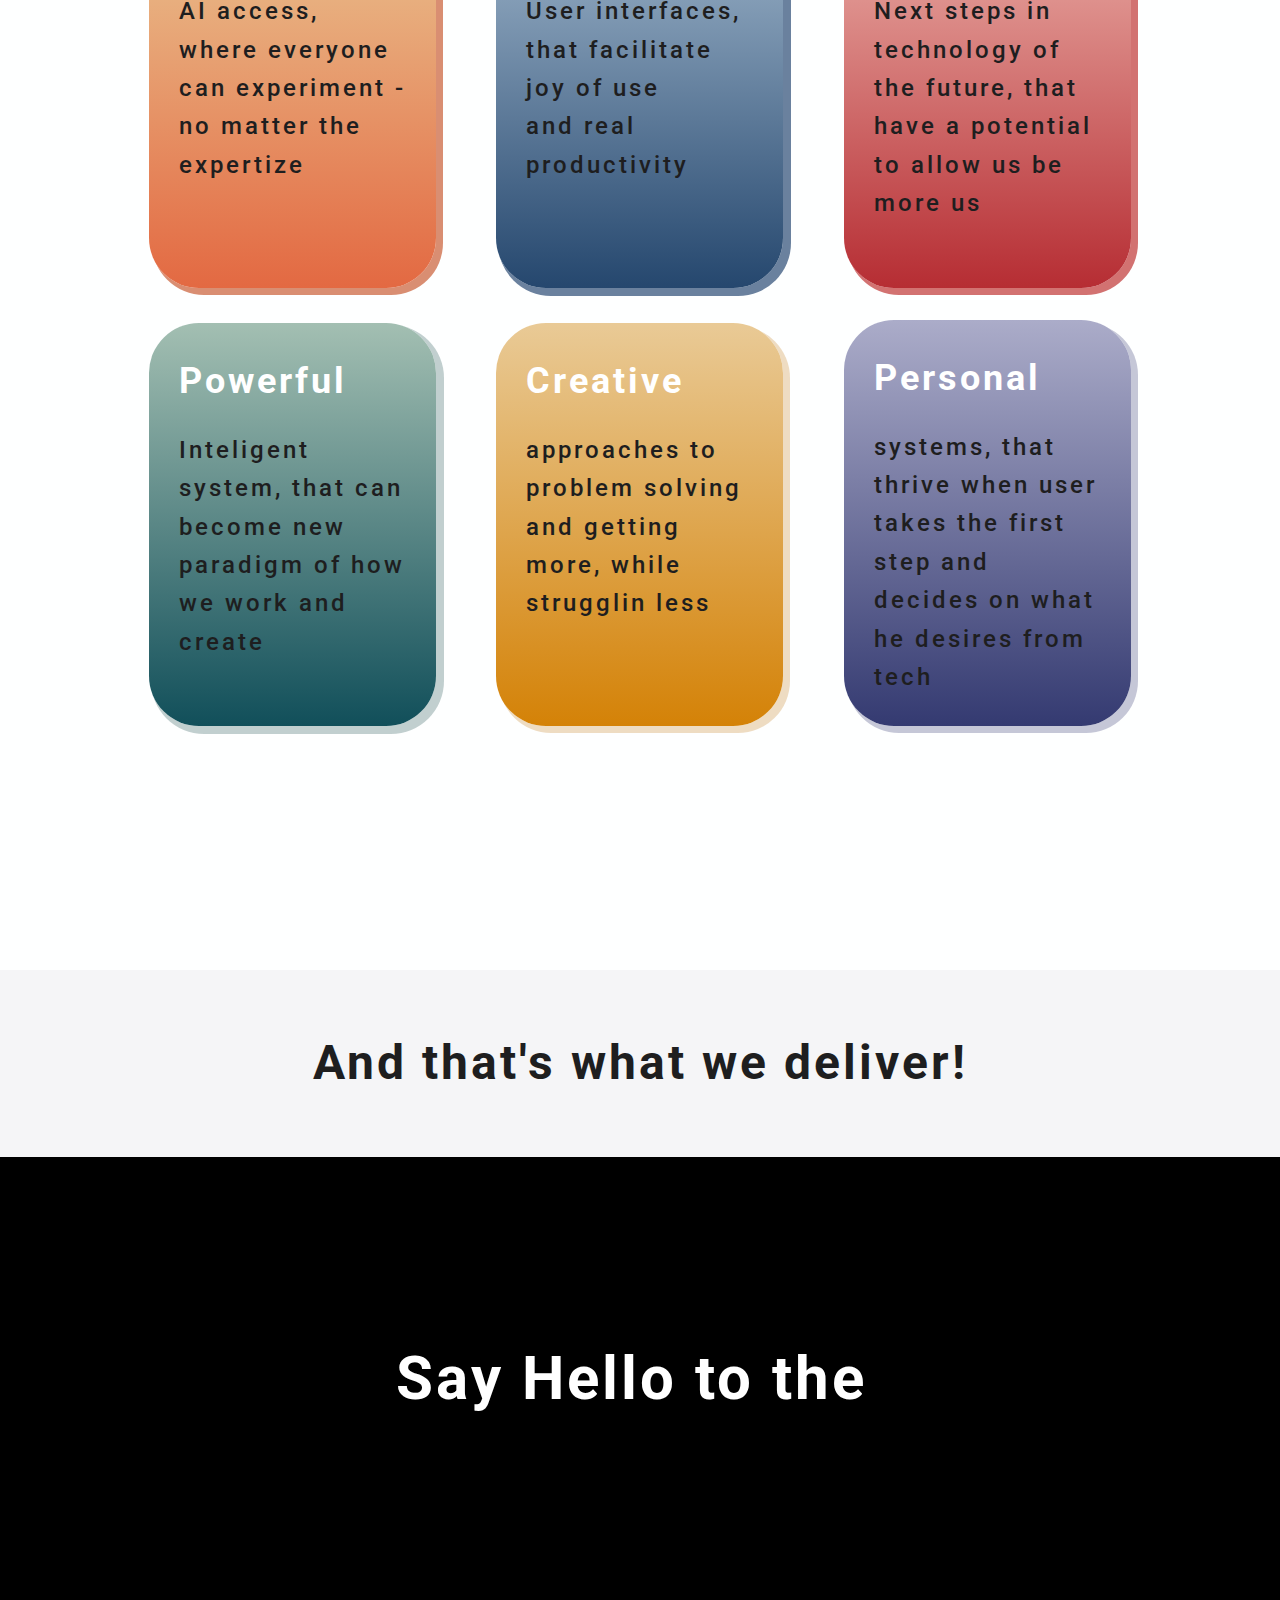
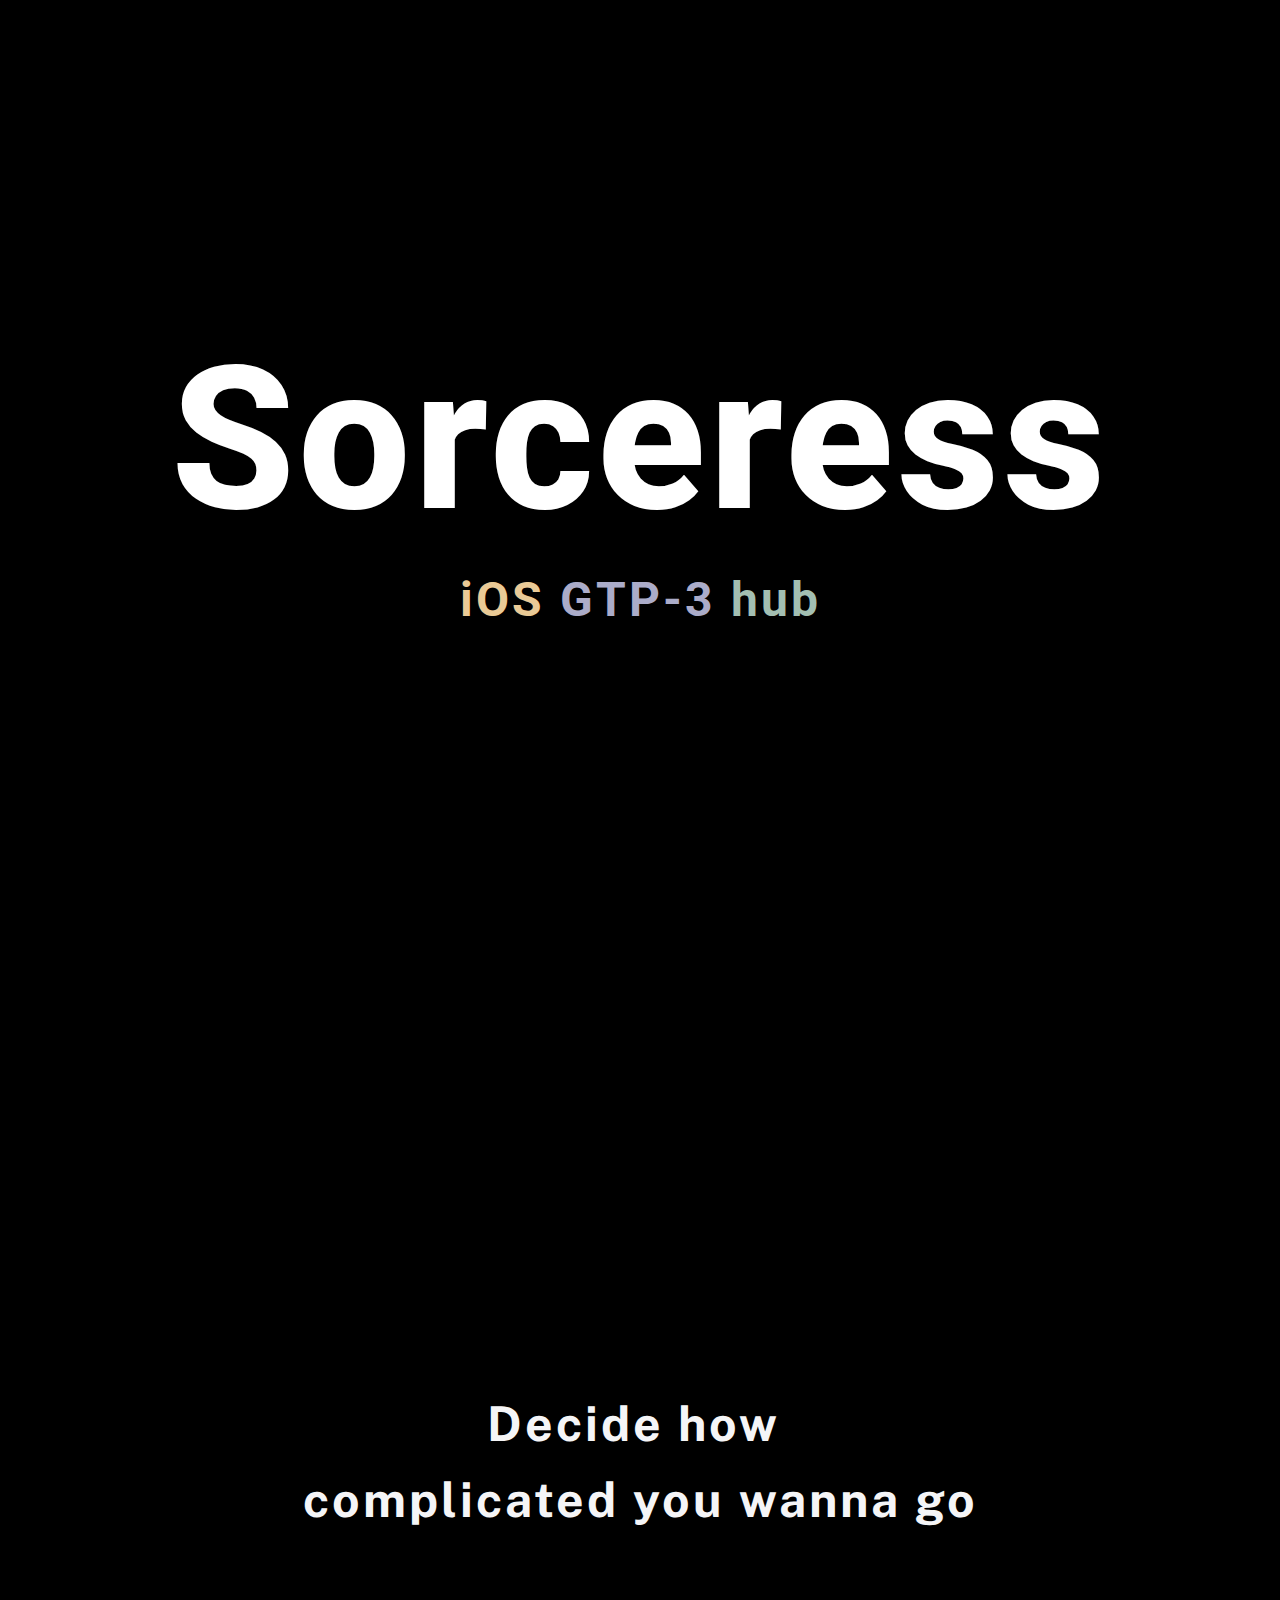
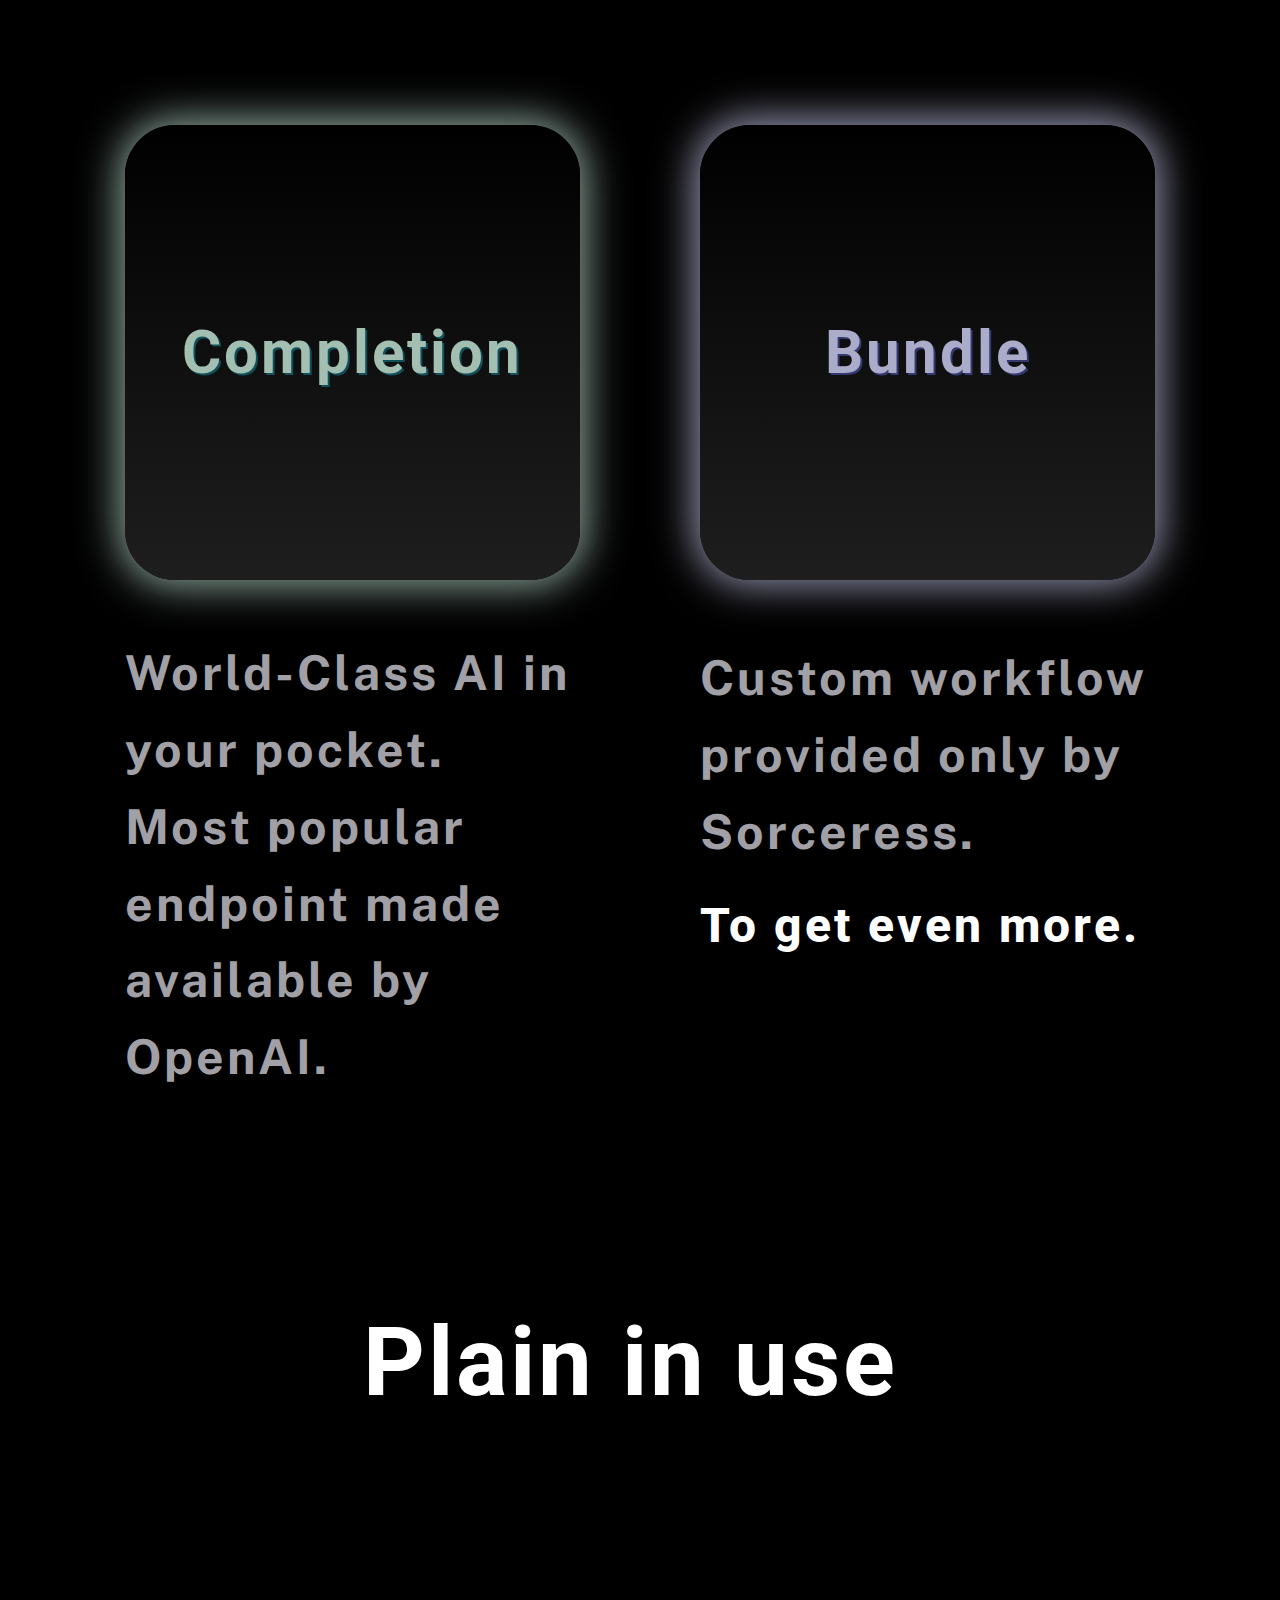
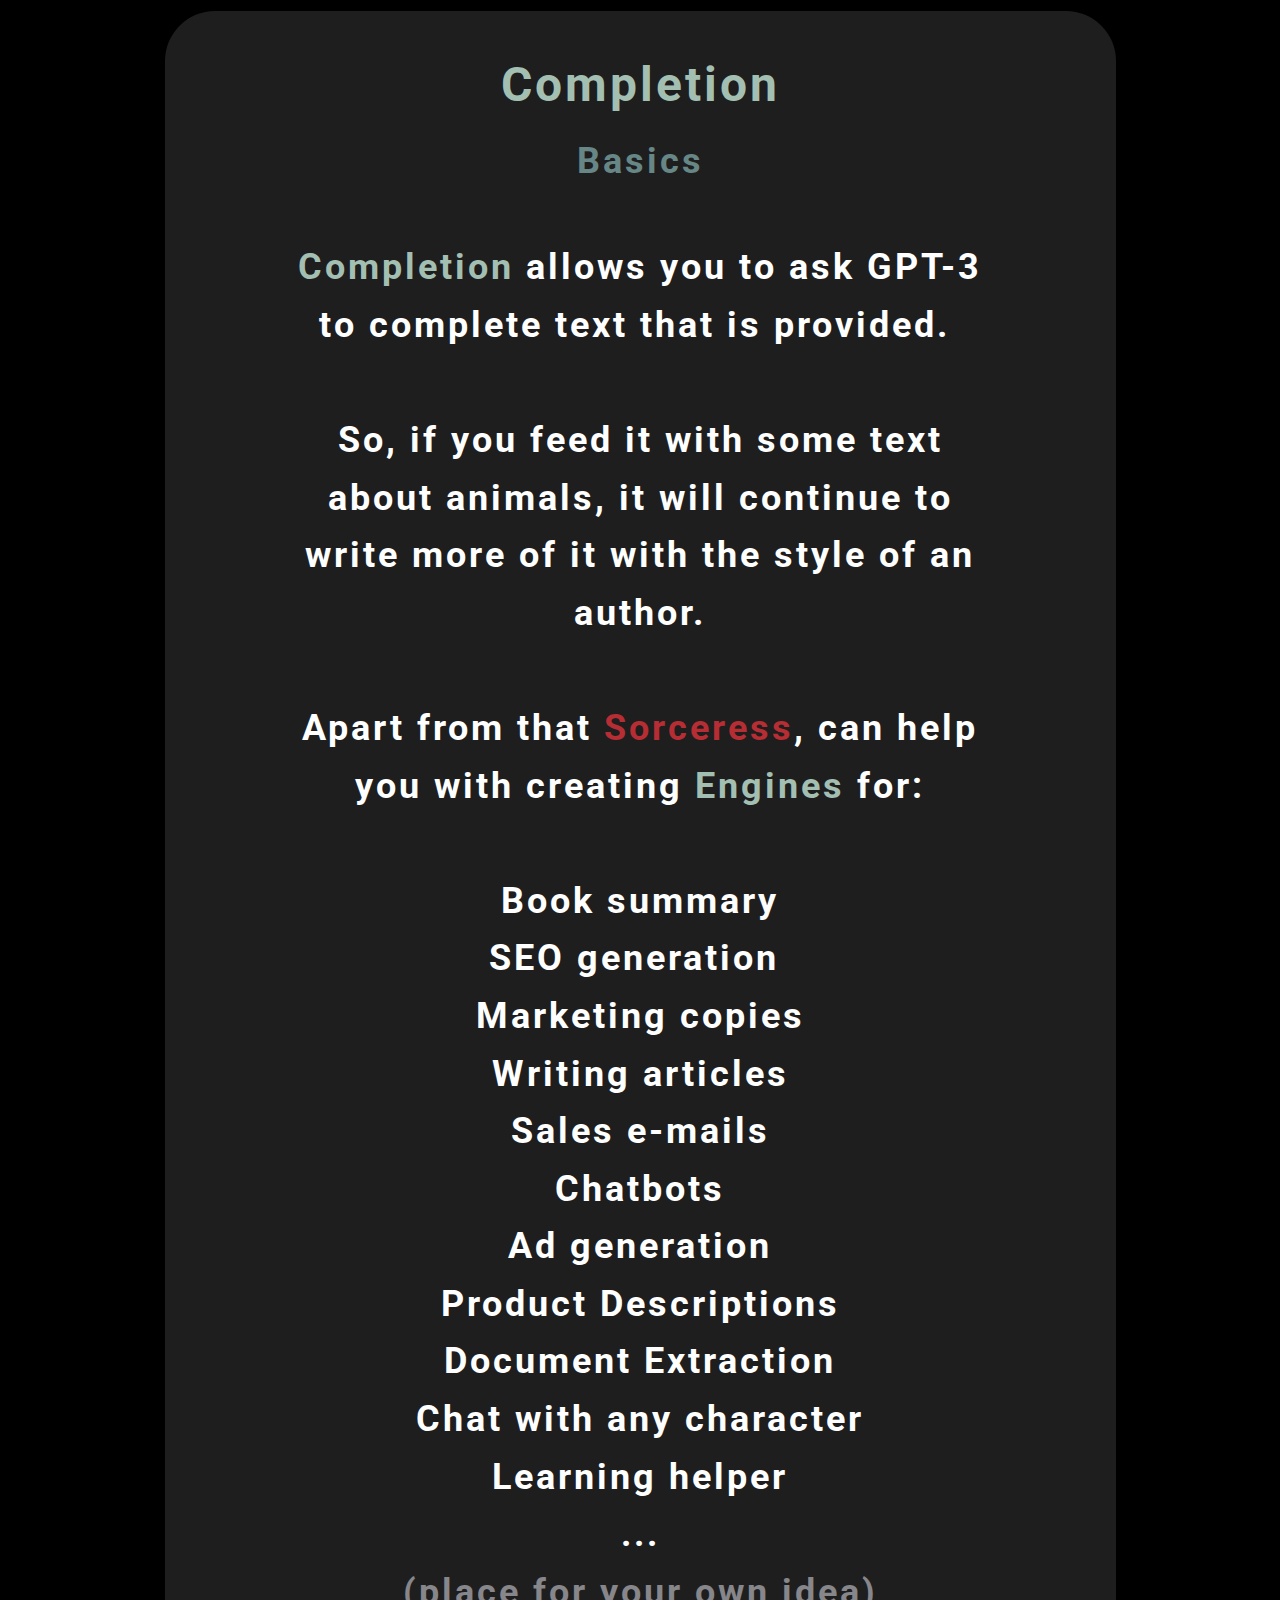
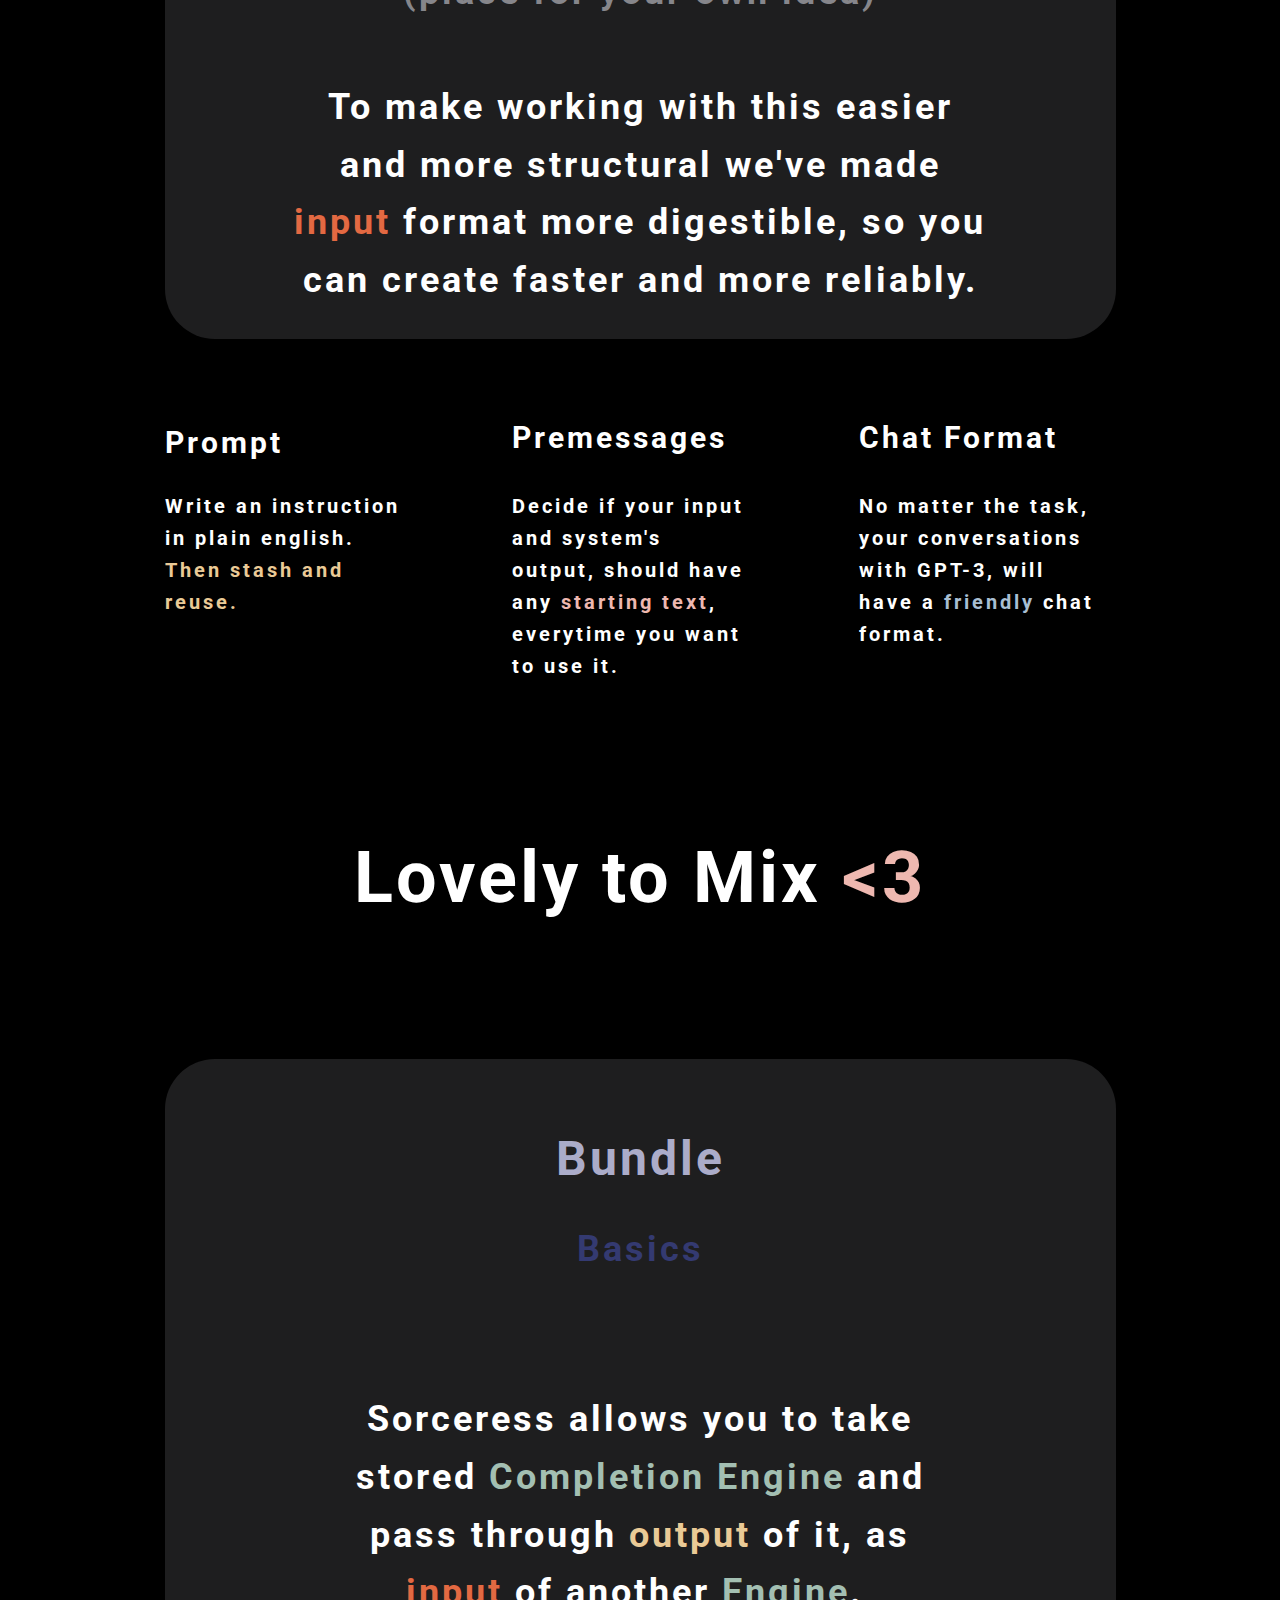
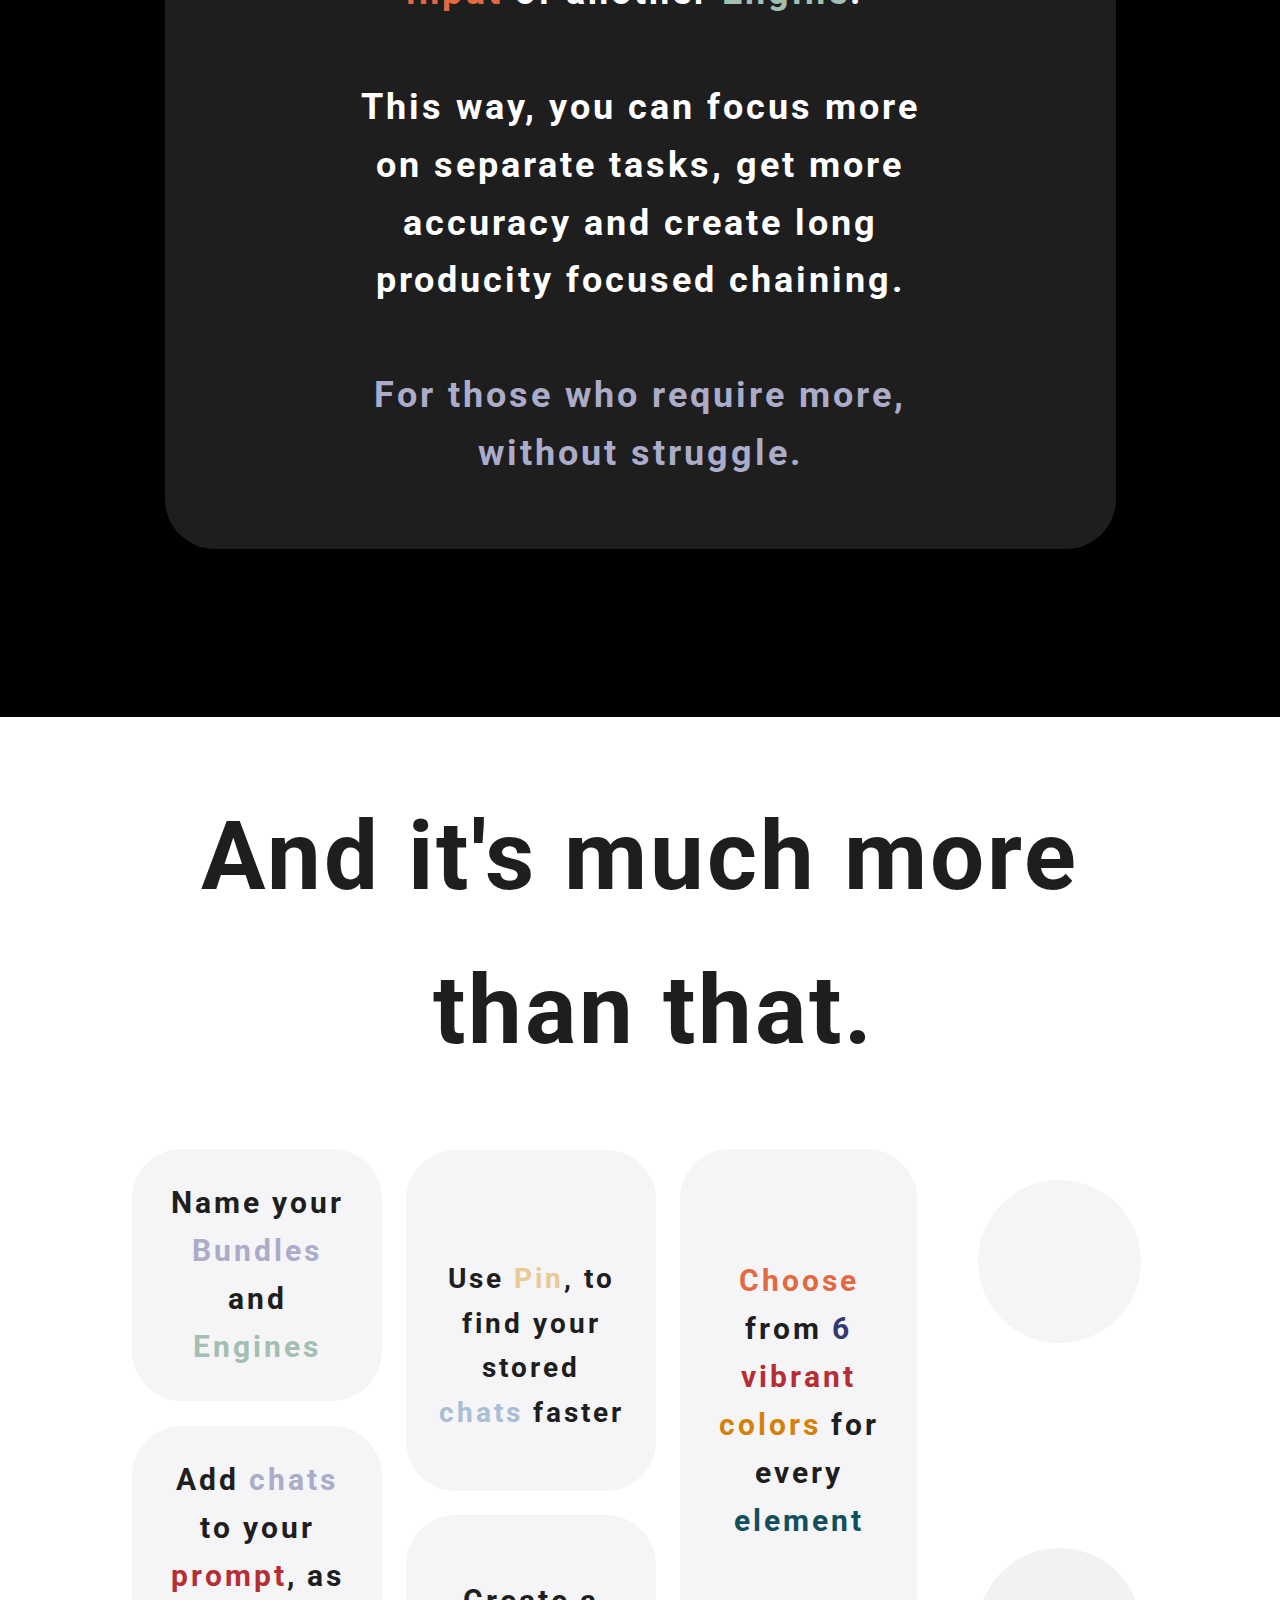
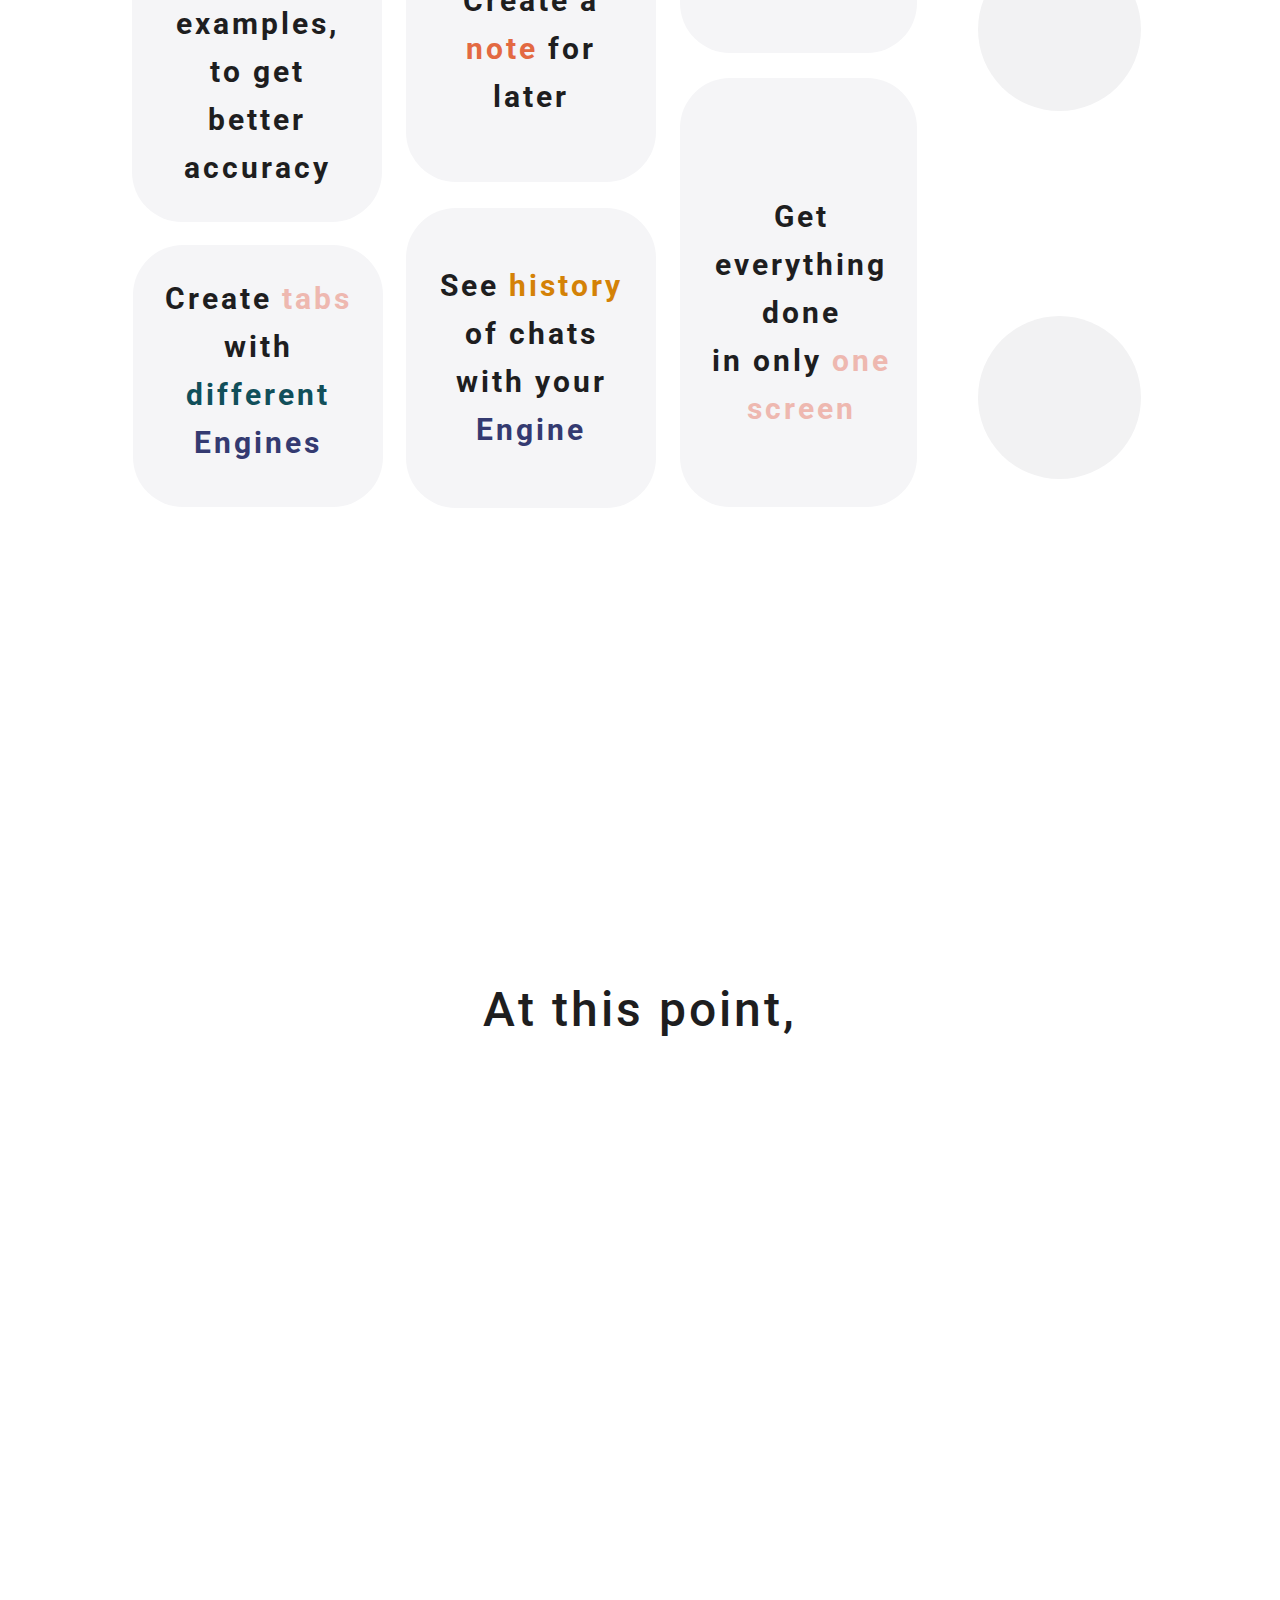
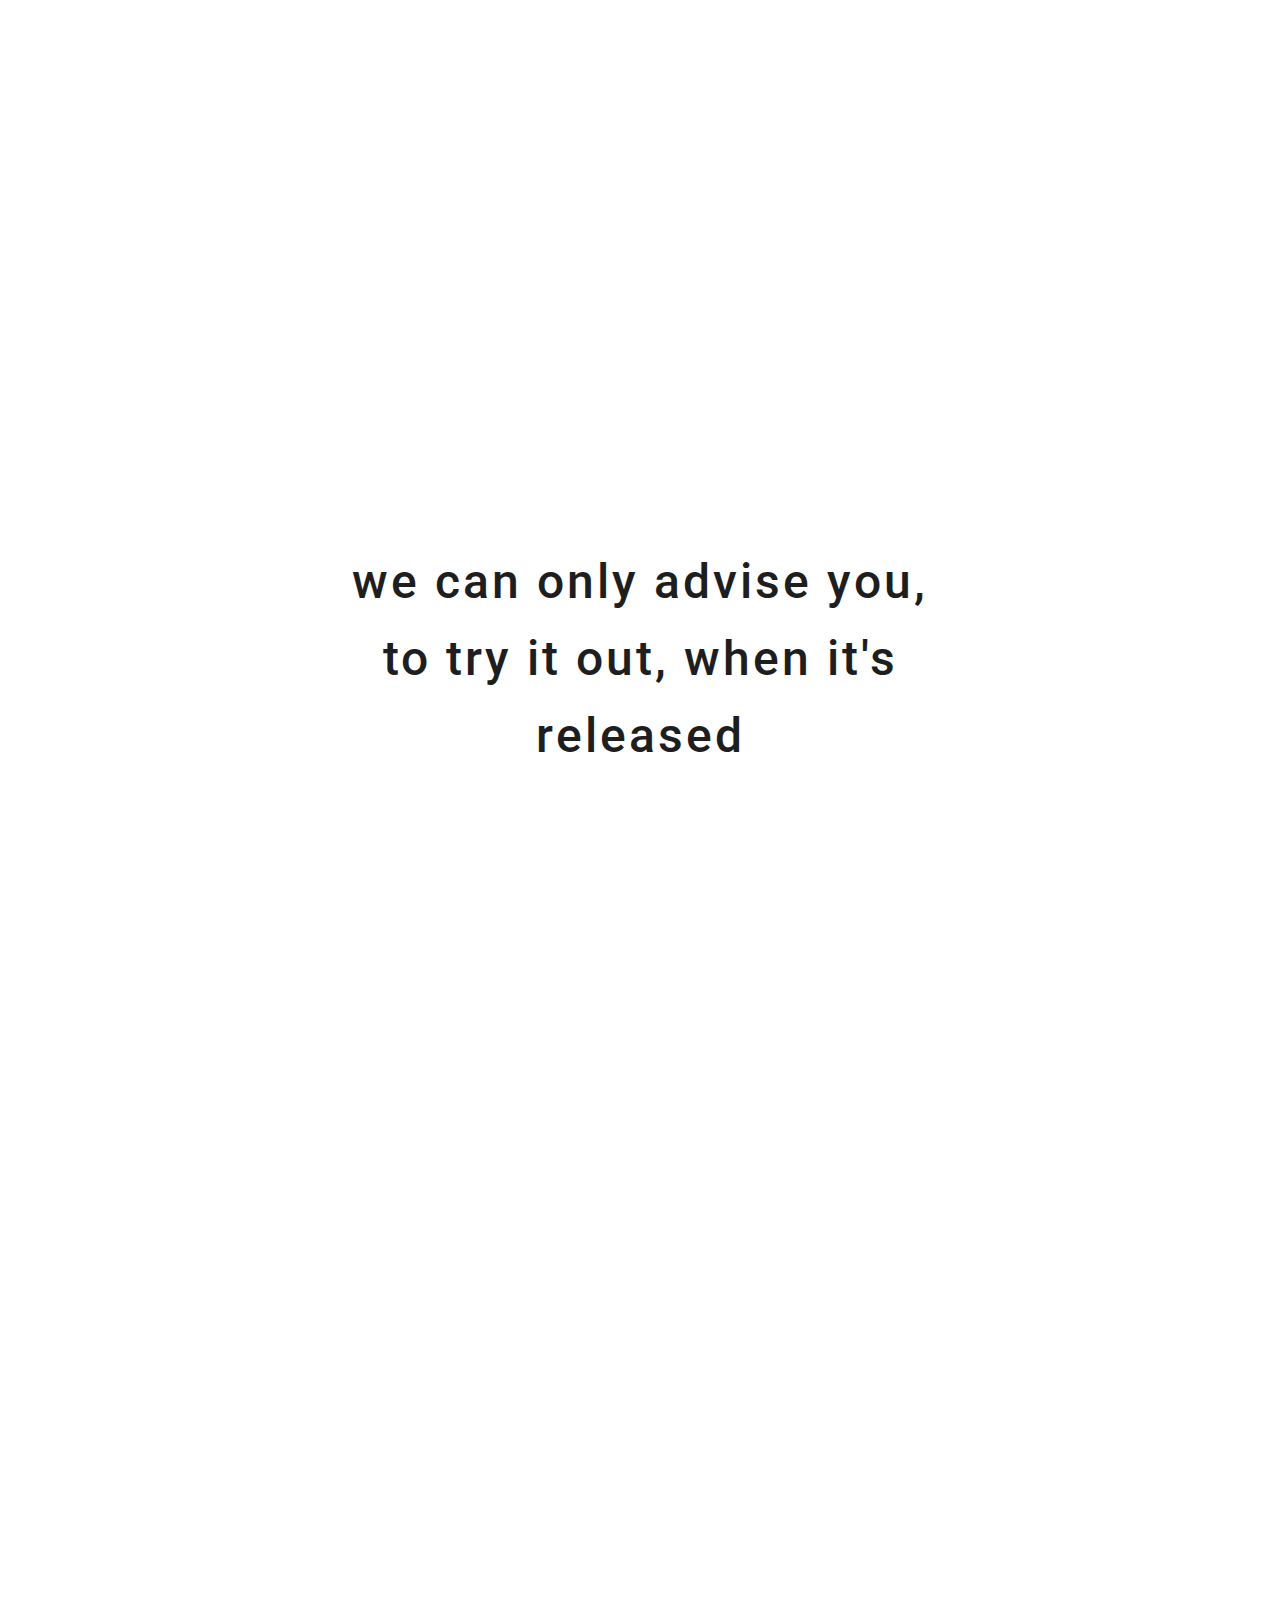
==== commit 2a435130: "Add files via upload" ====
--- a/index.html
+++ b/index.html
@@ -365,12 +365,9 @@
           <div class="u-container-layout u-container-layout-1">
             <p class="u-align-center u-custom-font u-heading-font u-text u-text-custom-color-8 u-text-2">
               <span style="font-size: 3rem;" class="u-text-custom-color-18">Bundle </span>
-              <span class="u-text-custom-color-19">
-                <br>
-              </span>
-              <span class="u-text-custom-color-19" style="font-size: 2.25rem;">Basics</span>
-            </p>
-            <p class="u-align-center u-custom-font u-heading-font u-text u-text-3">Sorceress allows you to take stored <span class="u-text-custom-color-8">Completion Engine</span> and pass through <span class="u-text-custom-color-10">output</span> of it, as <span class="u-text-custom-color-11">input</span> of another <span class="u-text-custom-color-8">Engine</span>.&nbsp;<br>
+            </p>
+            <p class="u-align-center u-custom-font u-heading-font u-text u-text-custom-color-19 u-text-3">Basics</p>
+            <p class="u-align-center u-custom-font u-heading-font u-text u-text-4">Sorceress allows you to take stored <span class="u-text-custom-color-8">Completion Engine</span> and pass through <span class="u-text-custom-color-10">output</span> of it, as <span class="u-text-custom-color-11">input</span> of another <span class="u-text-custom-color-8">Engine</span>.&nbsp;<br>
               <br>This way, you can focus more on separate tasks, get more accuracy and create long producity focused chaining.<br>
               <br>
               <span class="u-text-custom-color-18">For those who require more, without struggle.</span>
--- a/Page-1.css
+++ b/Page-1.css
@@ -1119,7 +1119,7 @@
   width: 951px;
   min-height: 1090px;
   height: auto;
-  margin: 126px auto 60px;
+  margin: 124px auto 60px;
 }
 
 .u-section-9 .u-container-layout-1 {
@@ -1130,14 +1130,23 @@
   font-weight: 700;
   font-size: 4.5rem;
   line-height: 1;
-  margin: 26px 159px 0 145px;
+  width: 587px;
+  margin: 26px auto 0;
 }
 
 .u-section-9 .u-text-3 {
+  font-weight: 700;
+  line-height: 1;
   font-size: 2.25rem;
+  width: 587px;
+  margin: 44px auto 0;
+}
+
+.u-section-9 .u-text-4 {
+  font-size: 2.25rem;
   font-weight: 700;
   width: 574px;
-  margin: 78px auto 0;
+  margin: 124px auto 0;
 }
 
 @media (max-width: 1199px) {
@@ -1150,11 +1159,6 @@
     padding-top: 21px;
     padding-bottom: 21px;
   }
-
-  .u-section-9 .u-text-2 {
-    margin-right: 153px;
-    margin-left: 140px;
-  }
 }
 
 @media (max-width: 991px) {
@@ -1165,11 +1169,6 @@
   .u-section-9 .u-group-1 {
     width: 720px;
   }
-
-  .u-section-9 .u-text-2 {
-    margin-right: 43px;
-    margin-left: 30px;
-  }
 }
 
 @media (max-width: 767px) {
@@ -1186,11 +1185,14 @@
   }
 
   .u-section-9 .u-text-2 {
-    margin-right: 0;
-    margin-left: 0;
+    width: 520px;
   }
 
   .u-section-9 .u-text-3 {
+    width: 520px;
+  }
+
+  .u-section-9 .u-text-4 {
     width: 520px;
   }
 }
@@ -1204,7 +1206,15 @@
     width: 340px;
   }
 
+  .u-section-9 .u-text-2 {
+    width: 320px;
+  }
+
   .u-section-9 .u-text-3 {
+    width: 320px;
+  }
+
+  .u-section-9 .u-text-4 {
     width: 320px;
   }
 } .u-section-10 {
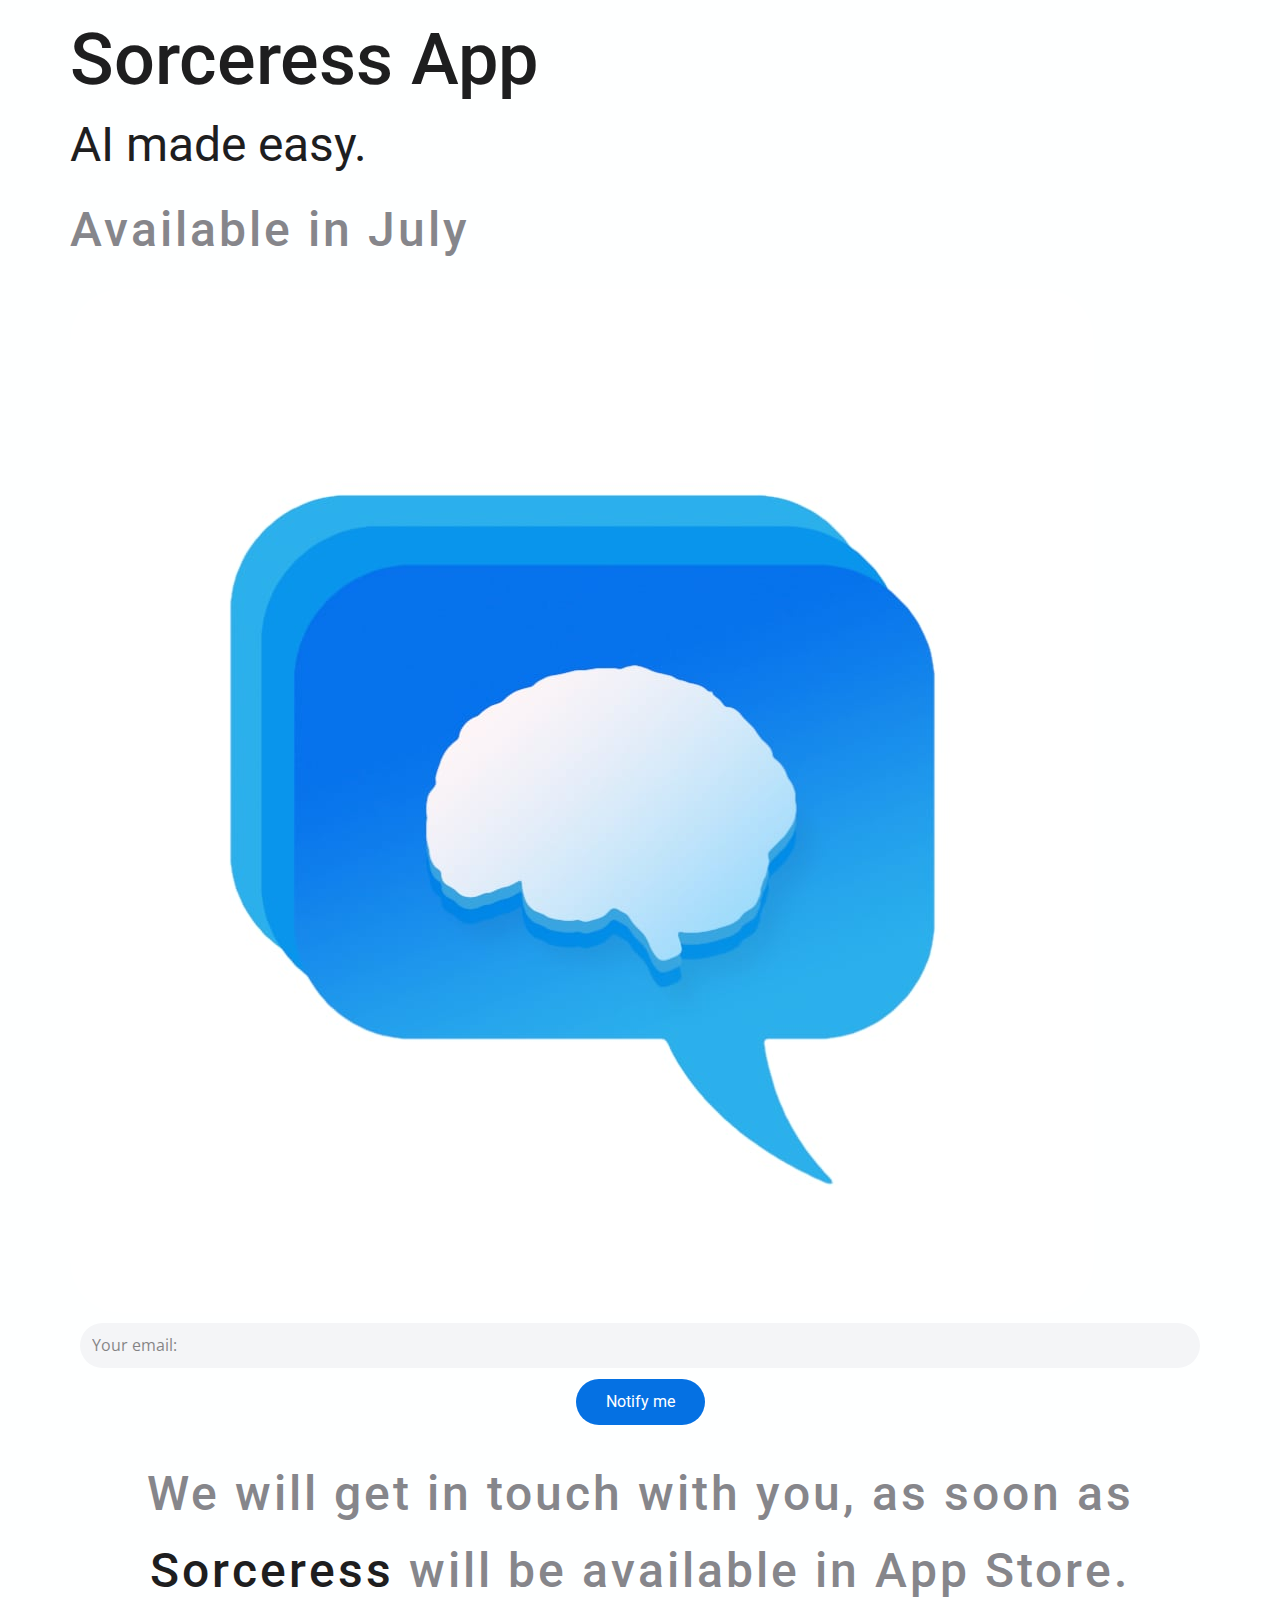
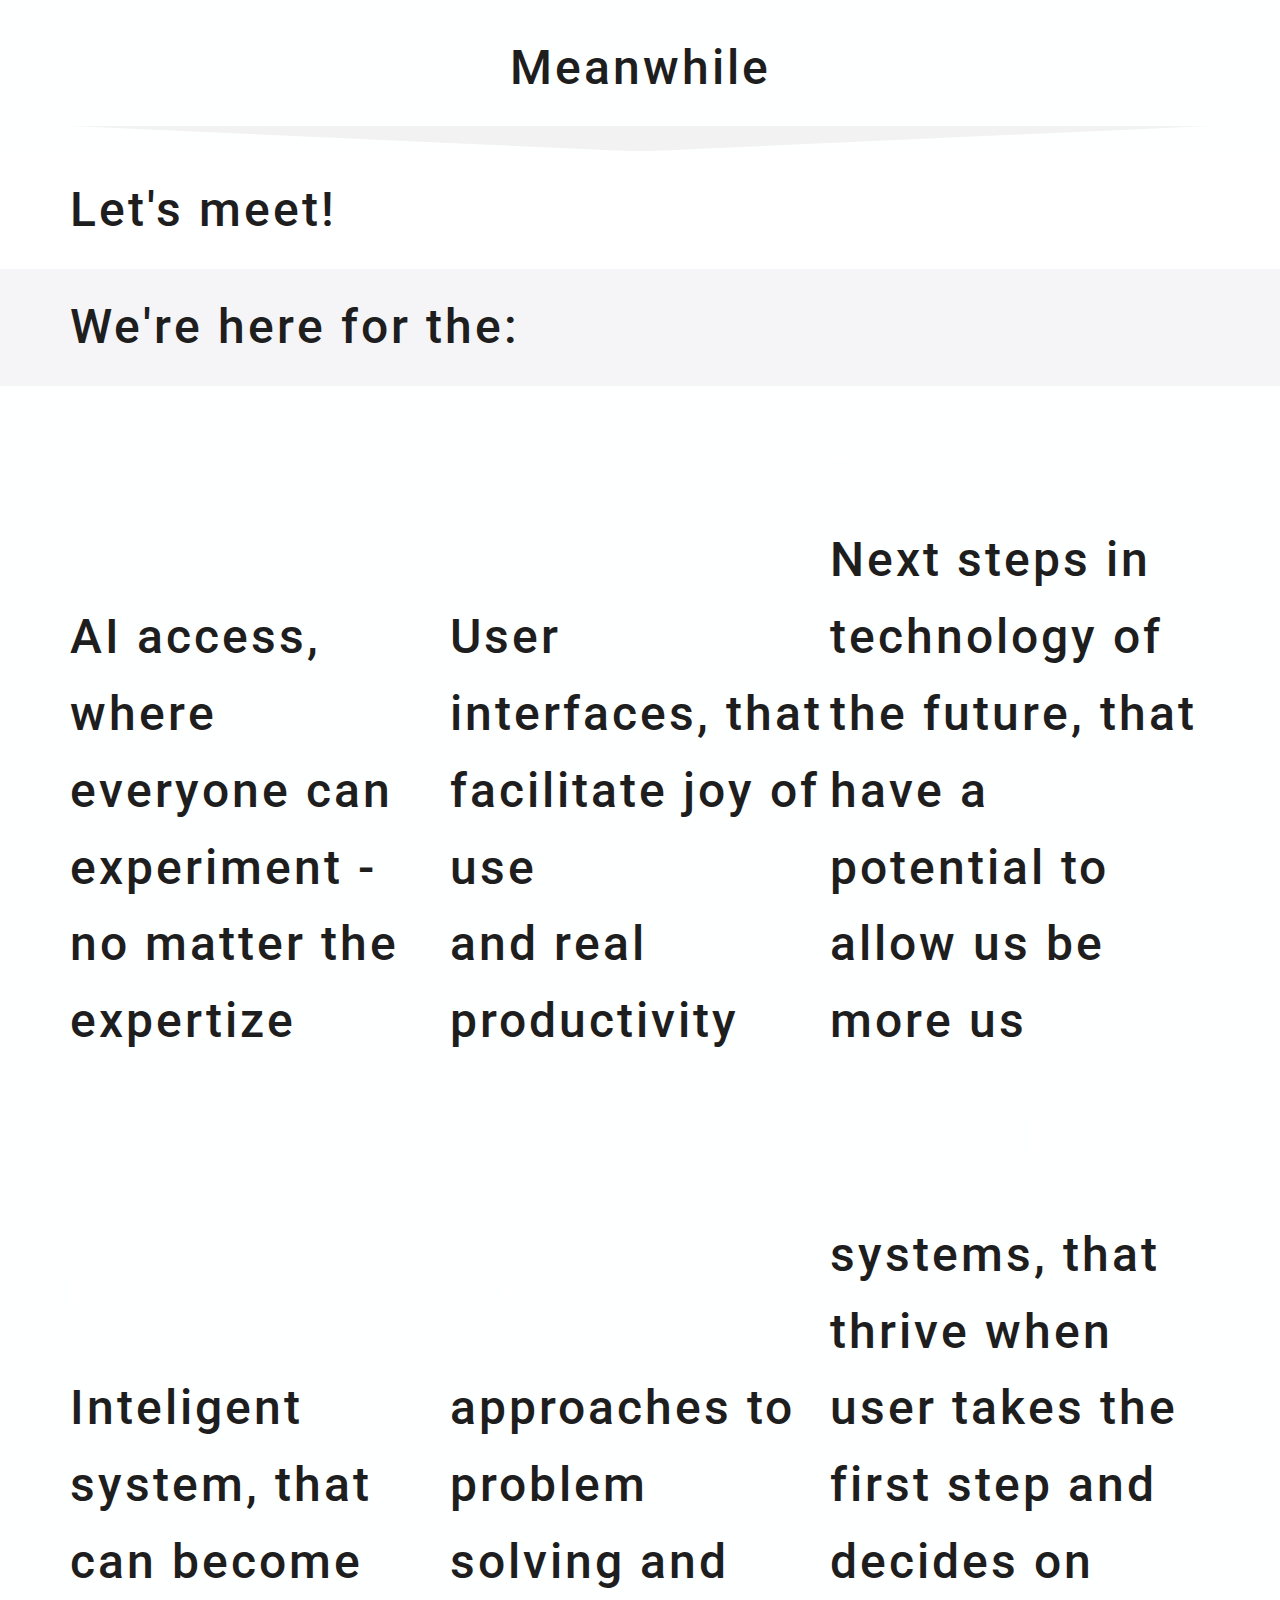
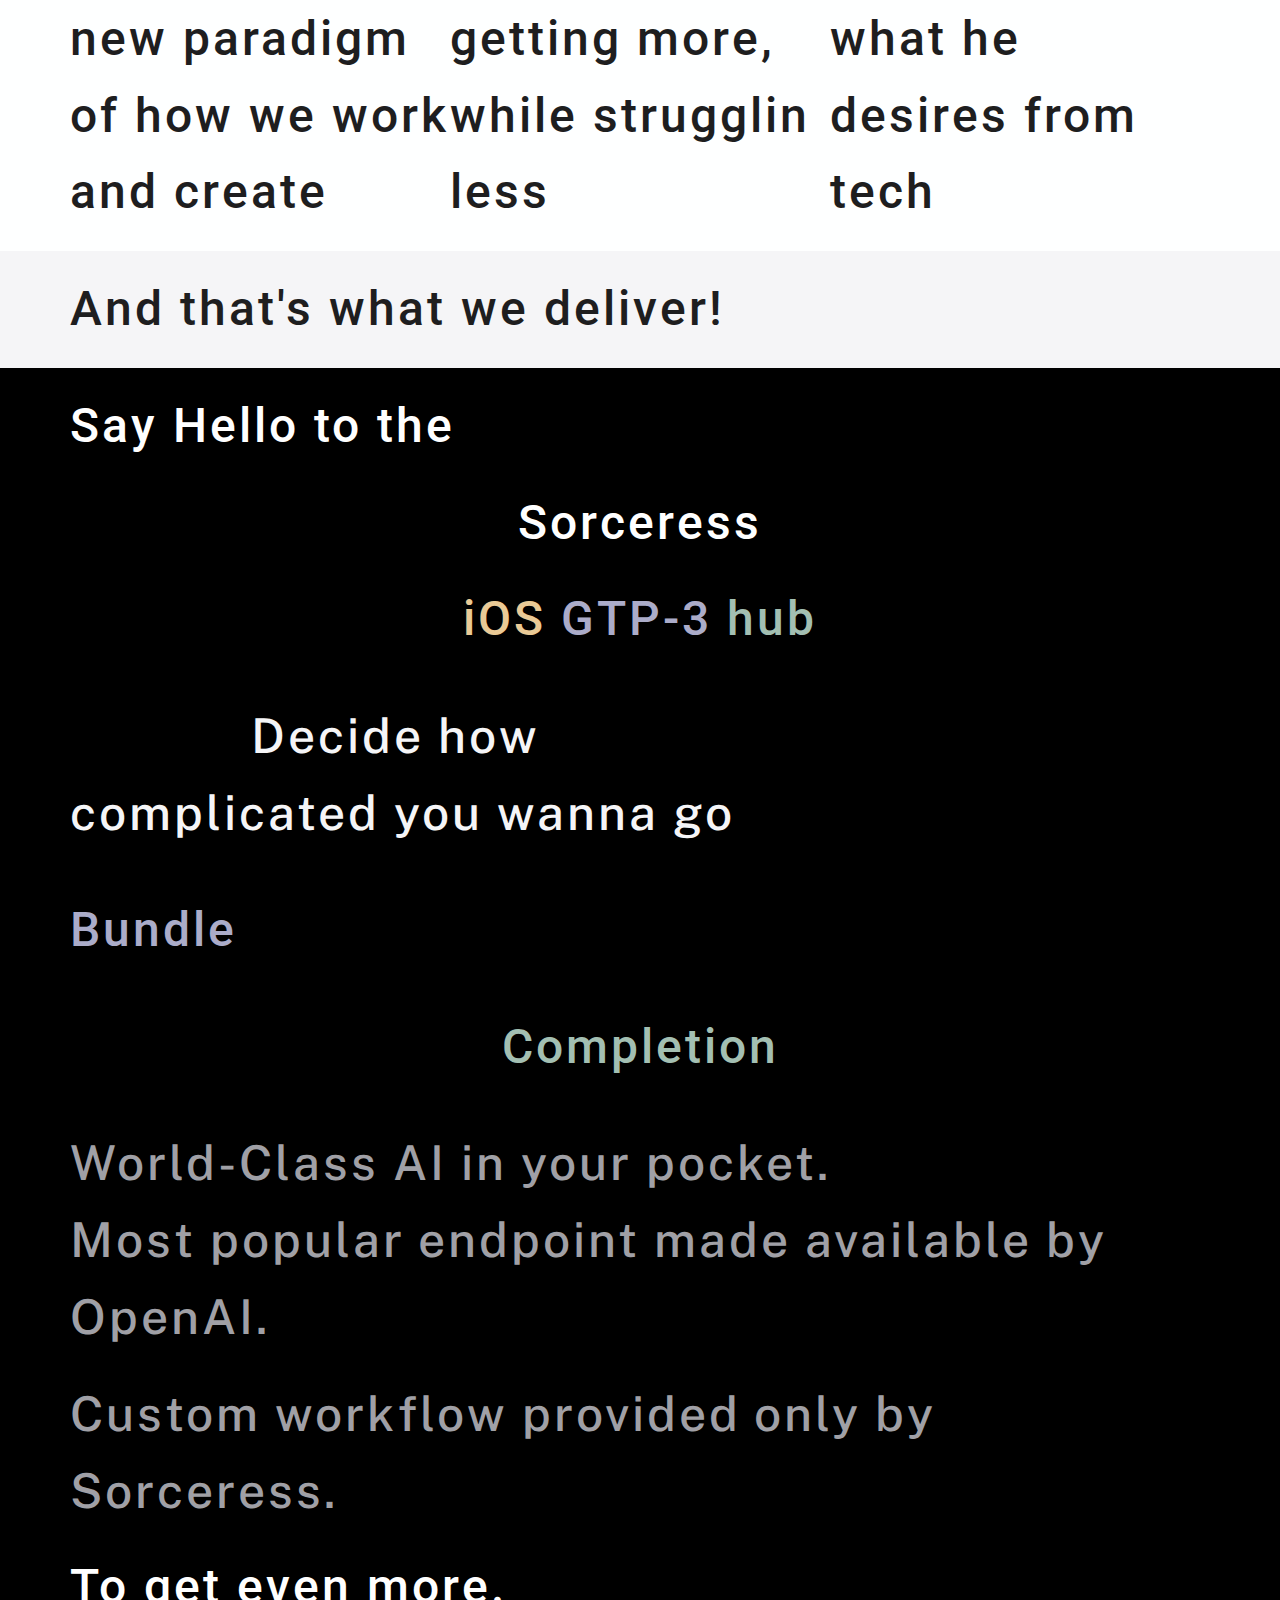
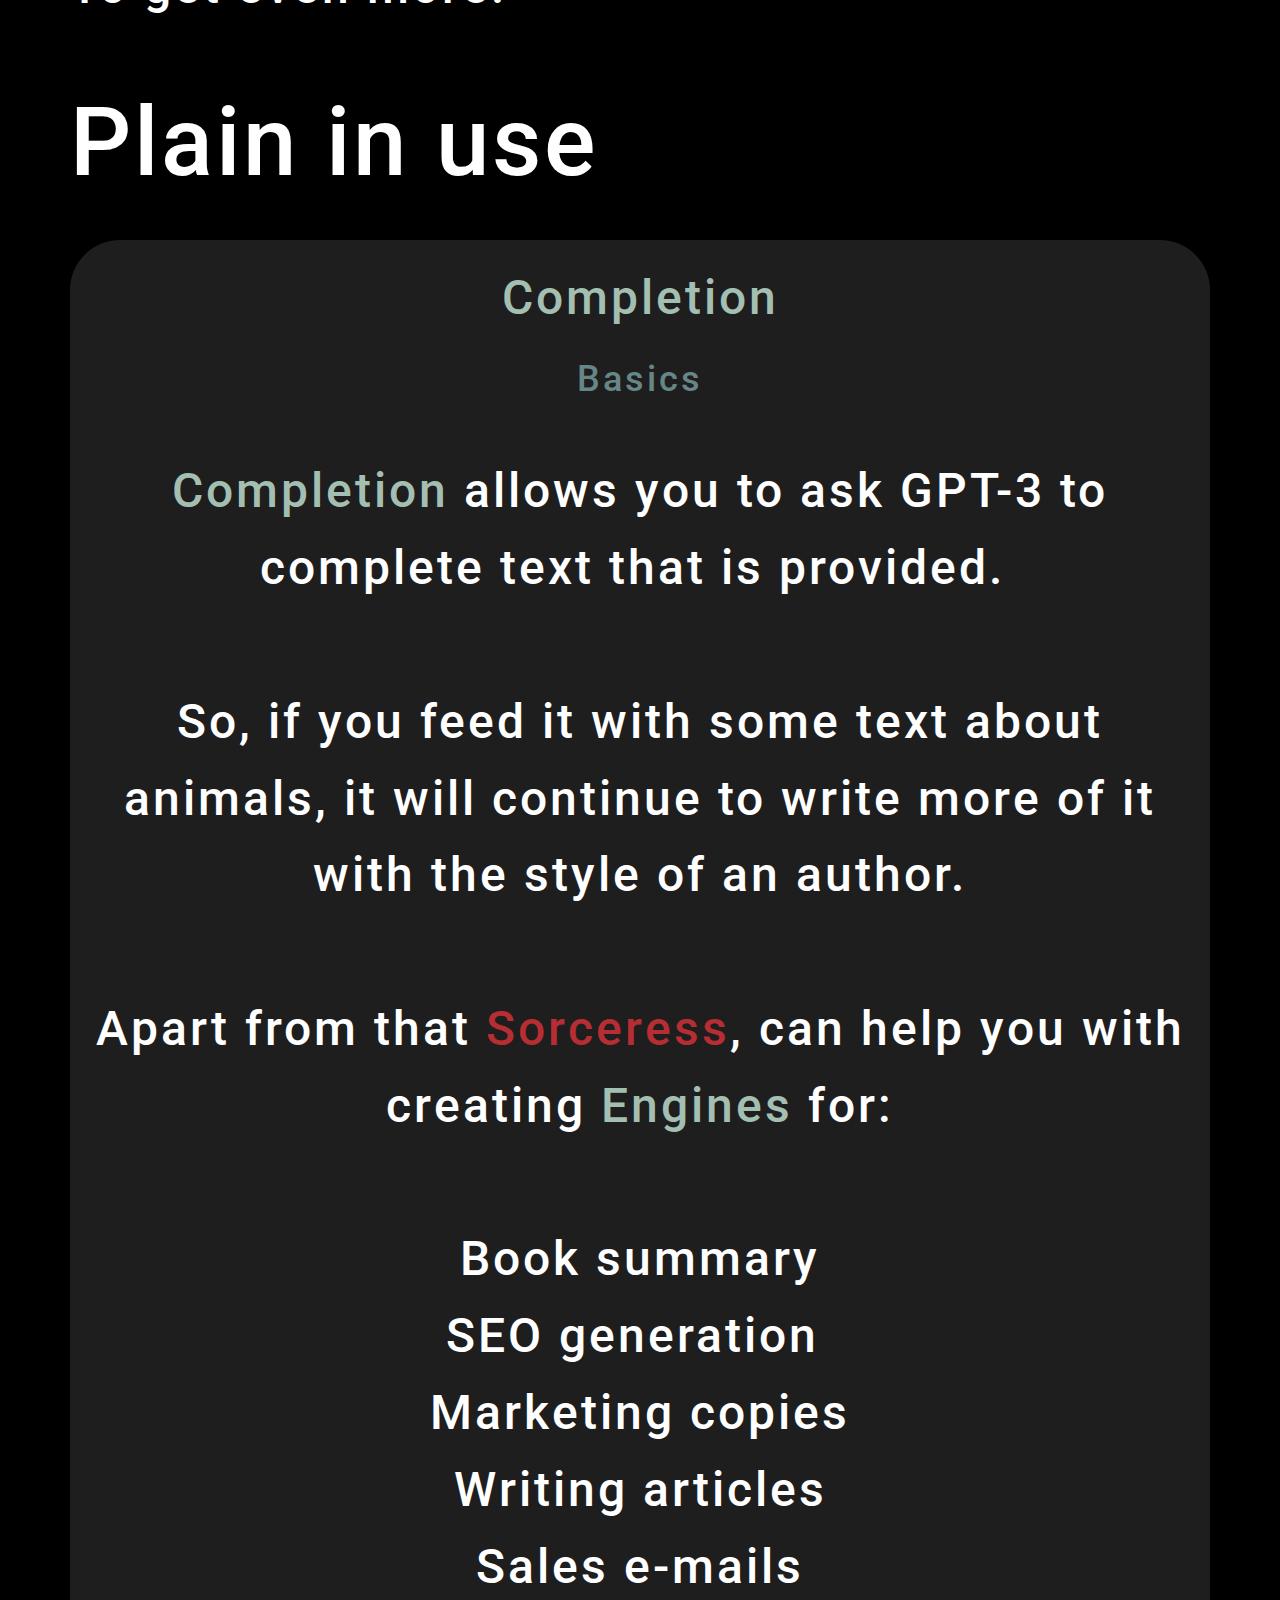
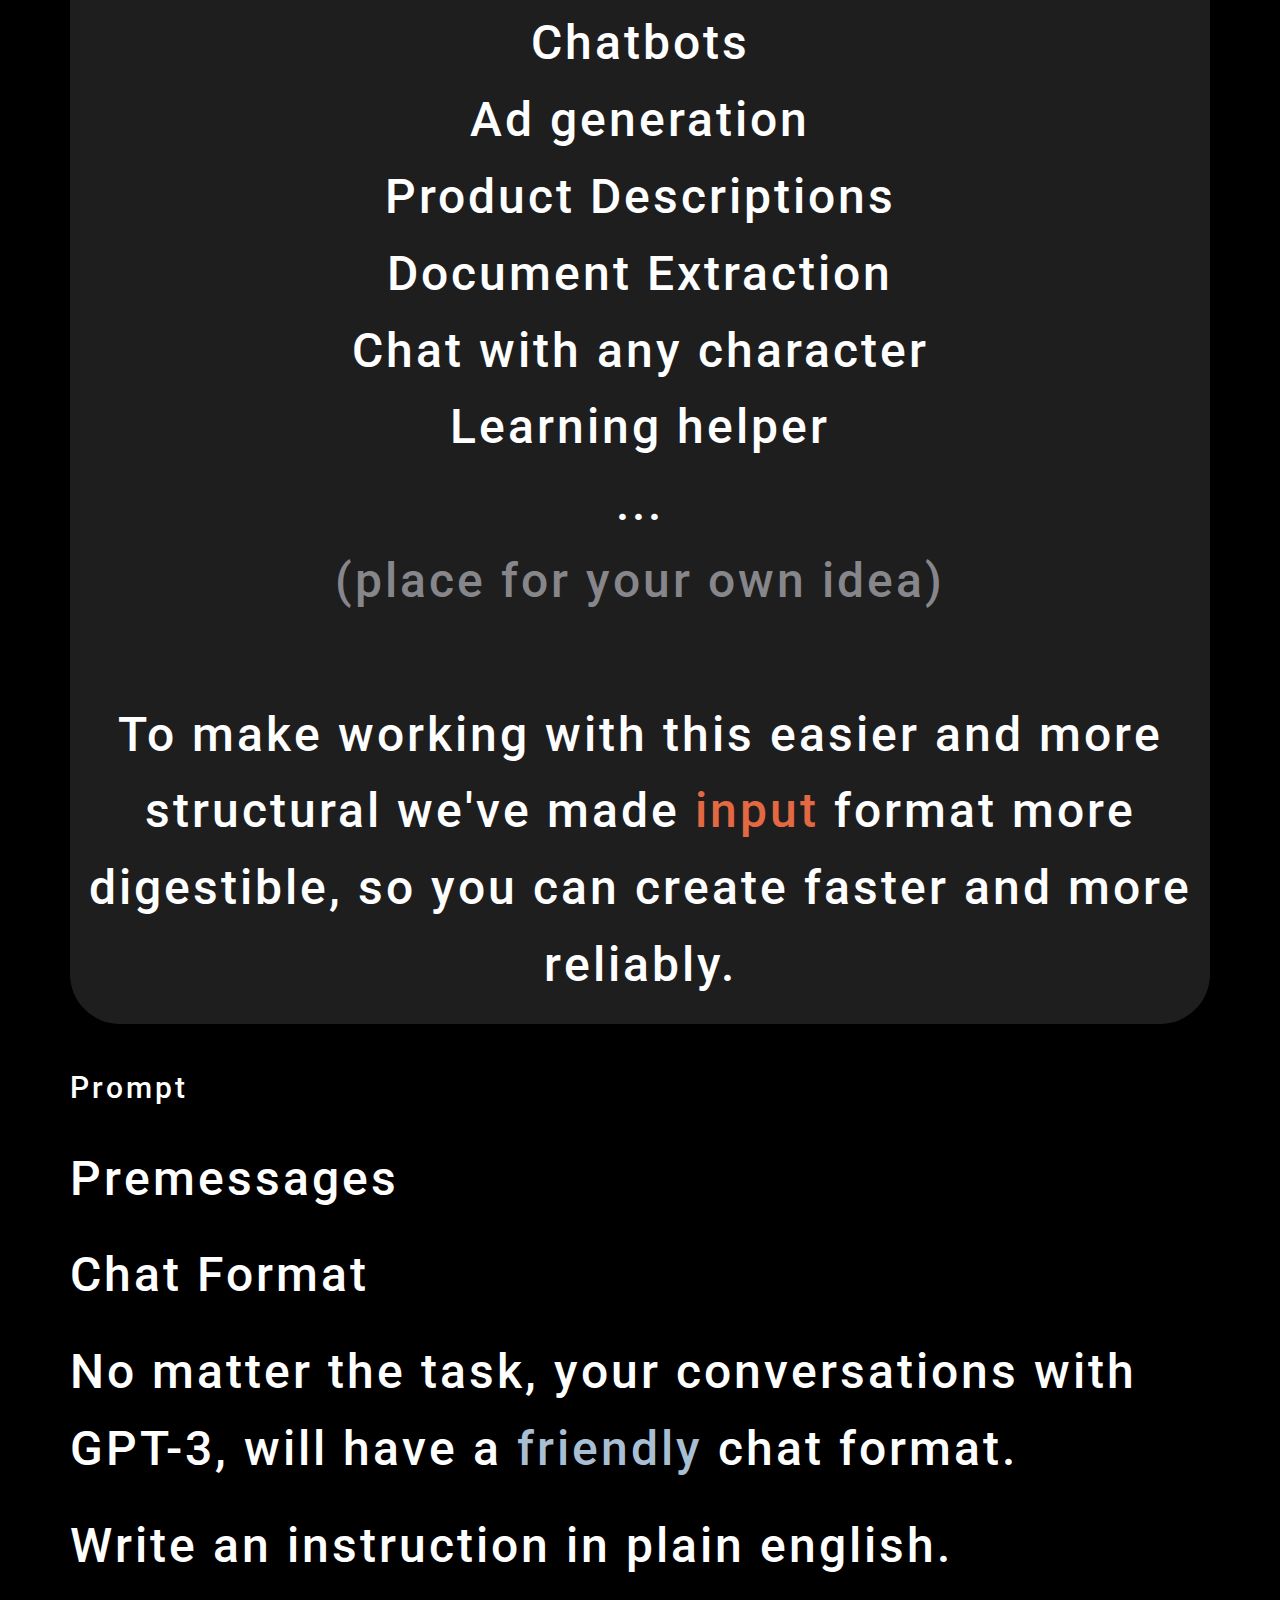
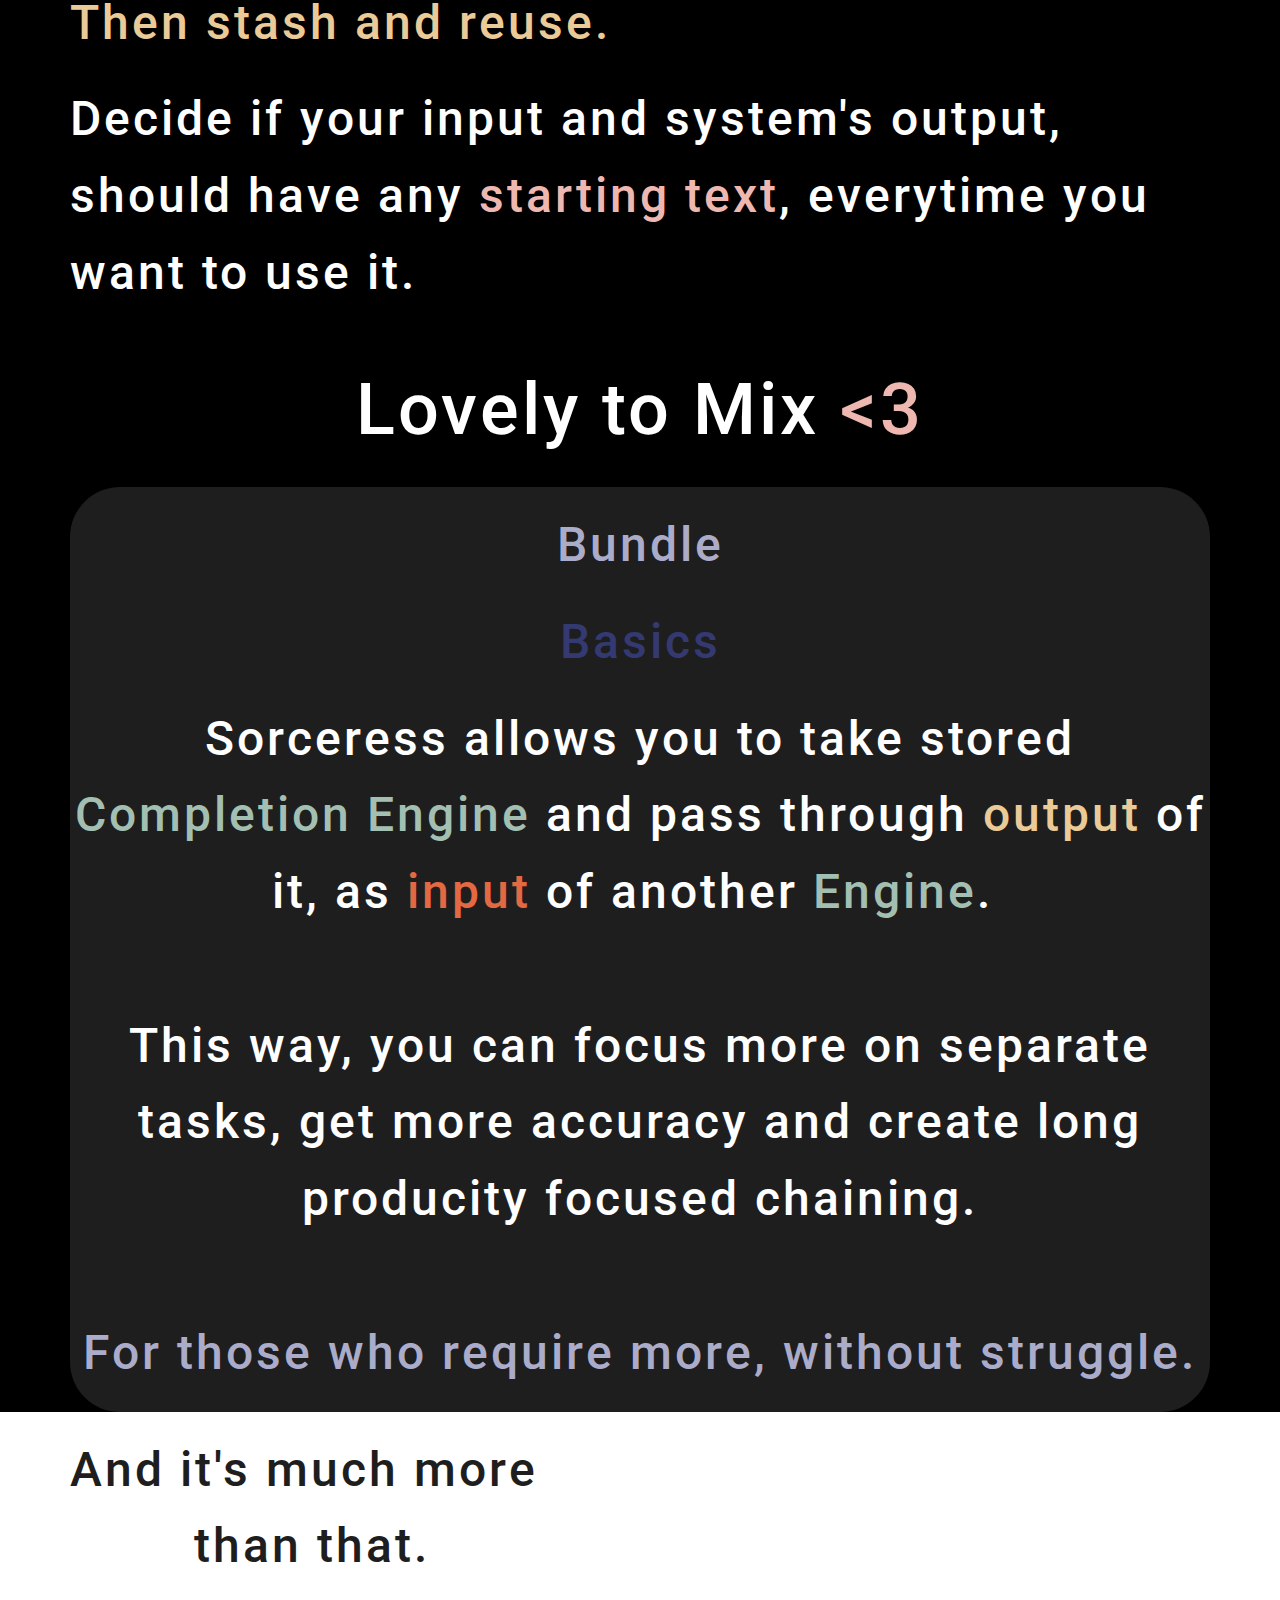
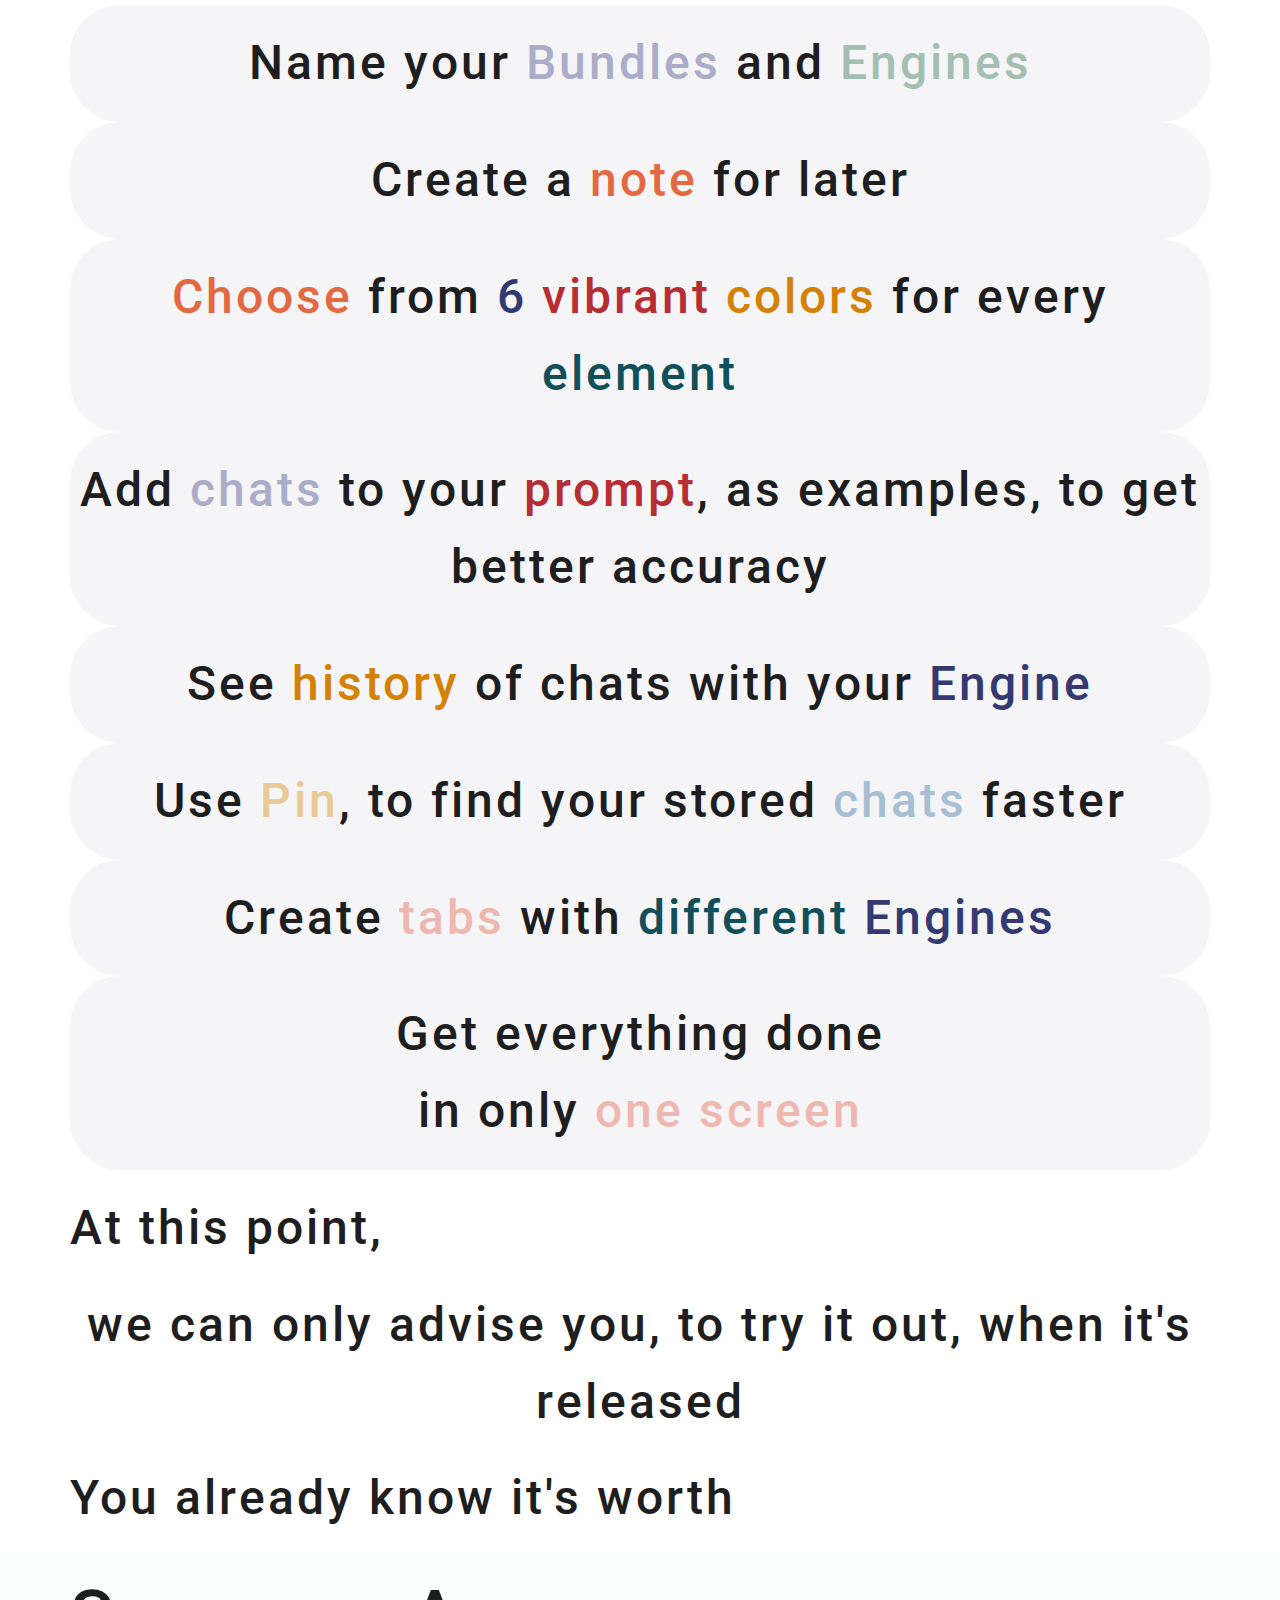
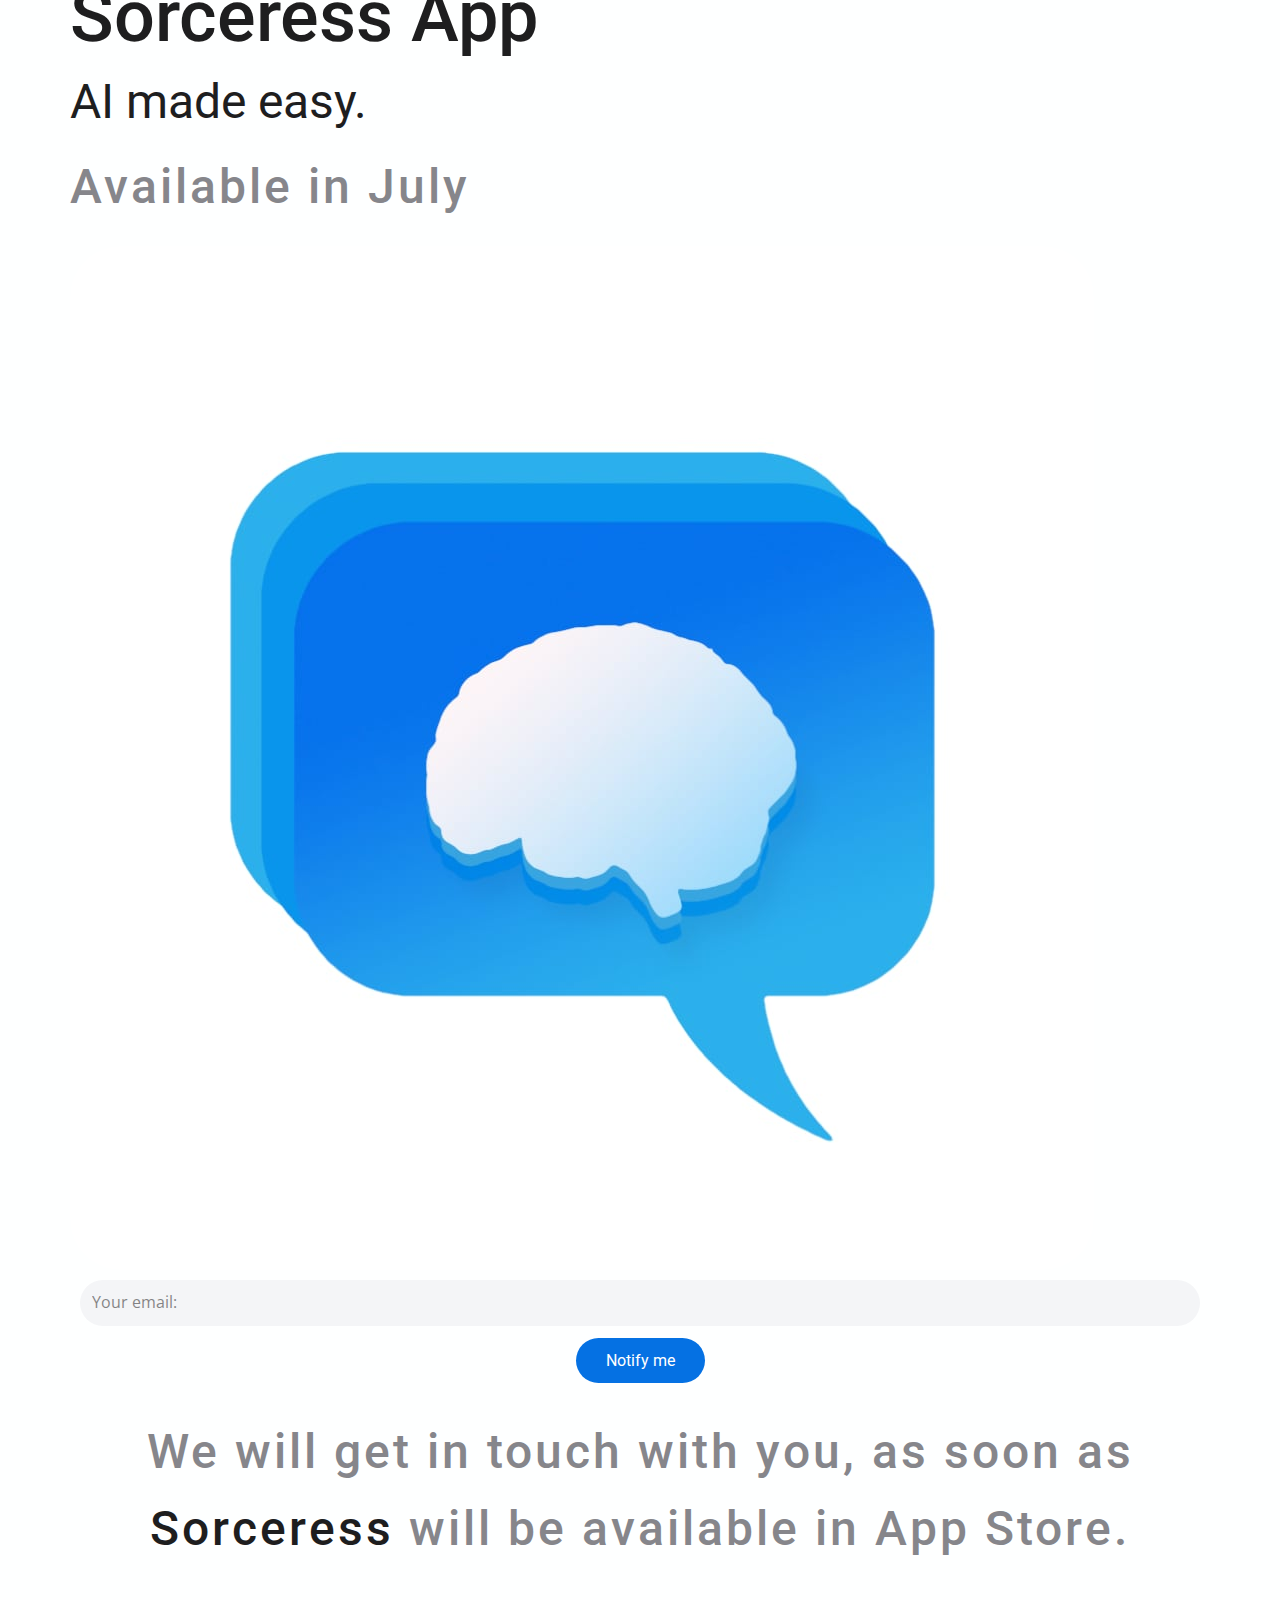
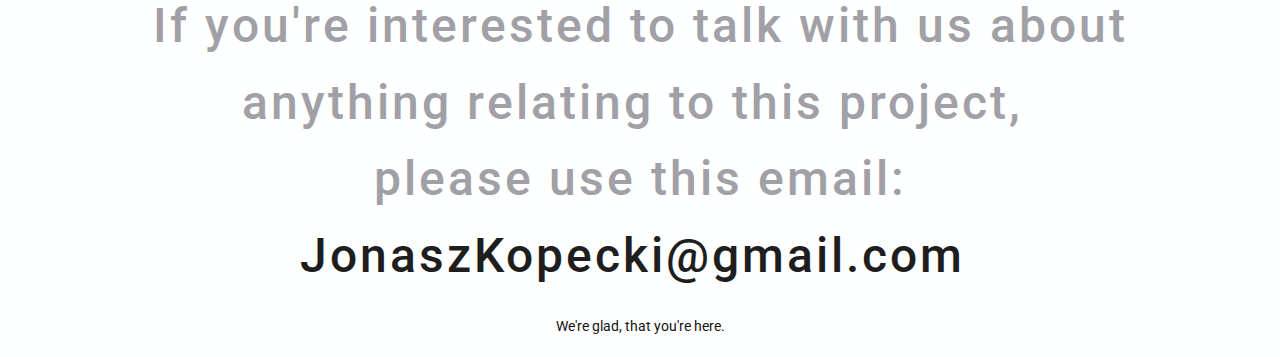
==== commit b2715db4: "Update index.html" ====
--- a/index.html
+++ b/index.html
@@ -4,9 +4,9 @@
     <meta charset="utf-8">
     <meta name="keywords" content="INTUITIVE">
     <meta name="description" content="">
-    <title>Page 1</title>
+    <title>Sorceress</title>
     <link rel="stylesheet" href="nicepage.css" media="screen">
-<link rel="stylesheet" href="Page-1.css" media="screen">
+<link rel="stylesheet" href="Sorceress.css" media="screen">
     <script class="u-script" type="text/javascript" src="jquery.js" defer=""></script>
     <script class="u-script" type="text/javascript" src="nicepage.js" defer=""></script>
     <meta name="generator" content="Nicepage 4.13.4, nicepage.com">
@@ -30,11 +30,11 @@
 		"@type": "Organization",
 		"name": ""
 }</script>
-    <meta name="theme-color" content="#478ac9">
-    <meta property="og:title" content="Page 1">
+    <meta name="theme-color" content="#FFFFFF">
+    <meta property="og:title" content="Sorceress">
     <meta property="og:type" content="website">
   </head>
-  <body data-home-page="Page-1.html" data-home-page-title="Page 1" class="u-body u-xl-mode">
+  <body data-home-page="Sorceress.html" data-home-page-title="Sorceress" class="u-body u-xl-mode">
     <section class="u-clearfix u-custom-color-2 u-section-1" id="sec-f88a">
       <div class="u-align-left u-clearfix u-sheet u-sheet-1">
         <h1 class="u-custom-font u-heading-font u-text u-text-custom-color-3 u-text-default u-title u-text-1">Sorceress App</h1>
@@ -478,19 +478,4 @@
         <p class="u-align-center u-custom-font u-heading-font u-small-text u-text u-text-variant u-text-6">We're glad, that you're here.</p>
       </div>
     </section>
-    
-    
-    
-    <section class="u-backlink u-clearfix u-grey-80">
-      <a class="u-link" href="https://nicepage.com/website-templates" target="_blank">
-        <span>Website Templates</span>
-      </a>
-      <p class="u-text">
-        <span>created with</span>
-      </p>
-      <a class="u-link" href="" target="_blank">
-        <span>Website Builder Software</span>
-      </a>. 
-    </section>
-  
-</body></html>+</body></html>
